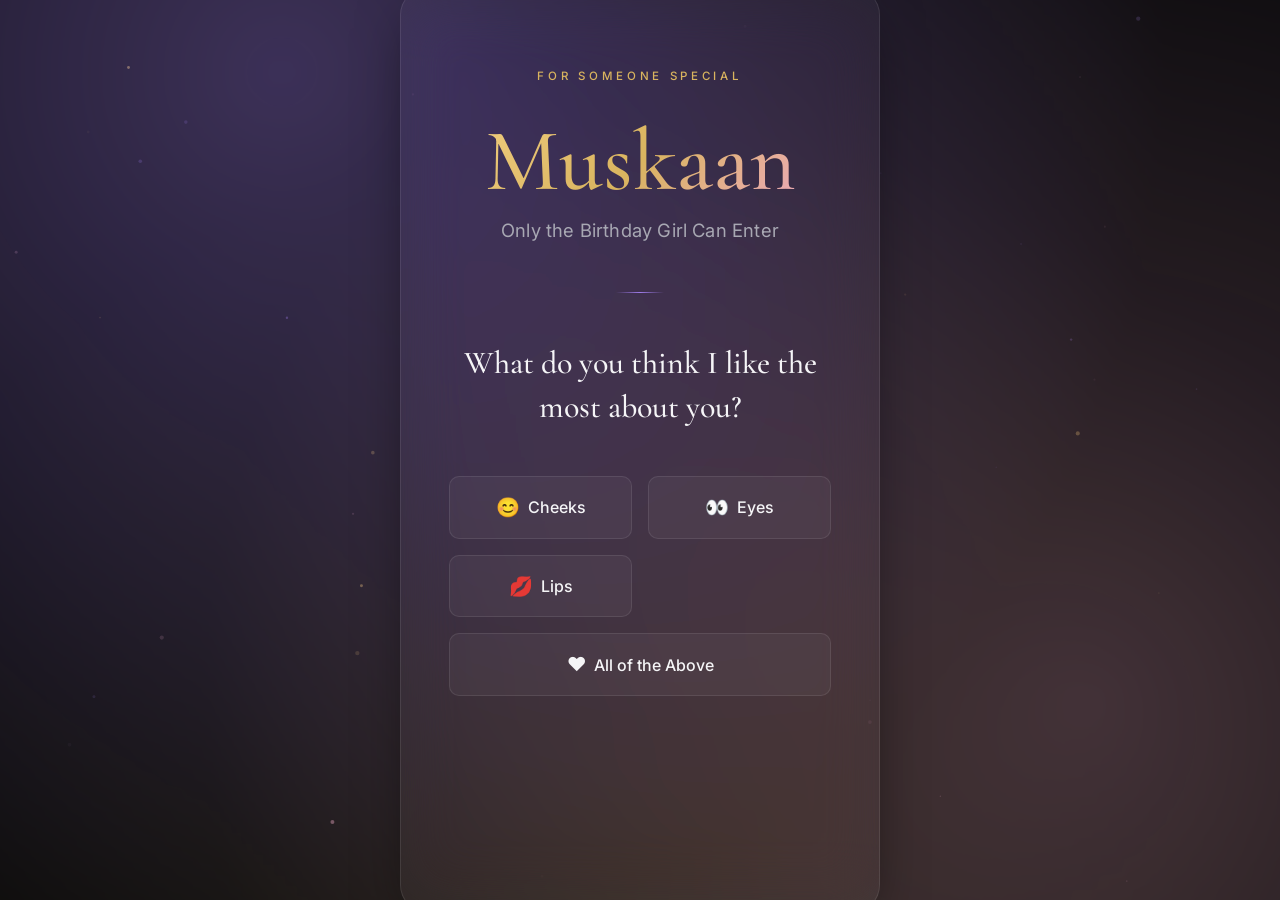
==== muskaan-birthday/muskaan-birthday/index.html @ 12400217 "Initial commit" ====
<!DOCTYPE html>
<html lang="en">

<head>
    <meta charset="UTF-8" />
    <meta name="viewport" content="width=device-width, initial-scale=1.0" />
    <title>For Muskaan ❤️</title>
    <meta name="description" content="A story made for one person." />

    <!-- Fonts: Cormorant Garamond (display) + Inter (body) -->
    <link rel="preconnect" href="https://fonts.googleapis.com" />
    <link rel="preconnect" href="https://fonts.gstatic.com" crossorigin />
    <link href="https://fonts.googleapis.com/css2?family=Cormorant+Garamond:wght@400;500;600&family=Inter:wght@400;500;600;700&display=swap" rel="stylesheet" />

    <link rel="stylesheet" href="css/reset.css" />
    <link rel="stylesheet" href="css/variables.css" />
    <link rel="stylesheet" href="css/phase0-gate.css" />
    <link rel="stylesheet" href="css/phase1-password.css" />
    <link rel="stylesheet" href="css/phase2-cinematic.css" />
    <link rel="stylesheet" href="css/phase3-wheel.css" />
    <link rel="stylesheet" href="css/phase4-cake.css" />
    <link rel="stylesheet" href="css/phase5-flipbook.css" />
    <link rel="stylesheet" href="css/phase6-gallery.css" />
    <link rel="stylesheet" href="css/phase7-video.css" />
    <link rel="stylesheet" href="css/phase8-counter.css" />
    <link rel="stylesheet" href="css/phase9-compare.css" />
    <link rel="stylesheet" href="css/phase10-calculator.css" />
    <link rel="stylesheet" href="css/phase11-finale.css" />
    <link rel="stylesheet" href="css/phase12-letter.css" />
    <link rel="stylesheet" href="css/phase13-question.css" />
    <link rel="stylesheet" href="css/phase14-ending.css" />
</head>

<body>

    <!-- ============================================
       PHASE 0 — COUNTDOWN GATE
       Locks the whole site until the unlock date/time set in
       js/phase0-gate.js. "Skip For Now" is a dev-only bypass —
       remove that button before the real handoff if you want.
       ============================================ -->
    <section class="phase0-gate" id="phase0-gate">
        <div class="gate-inner">
            <p class="gate-eyebrow">Something Is Coming</p>
            <h1 class="gate-title">Not Yet, Muskaan ❤️</h1>

            <div class="gate-countdown">
                <div class="gate-unit">
                    <p class="gate-unit-value" id="gate-days">0</p>
                    <p class="gate-unit-label">Days</p>
                </div>
                <div class="gate-unit">
                    <p class="gate-unit-value" id="gate-hours">00</p>
                    <p class="gate-unit-label">Hours</p>
                </div>
                <div class="gate-unit">
                    <p class="gate-unit-value" id="gate-minutes">00</p>
                    <p class="gate-unit-label">Minutes</p>
                </div>
                <div class="gate-unit">
                    <p class="gate-unit-value" id="gate-seconds">00</p>
                    <p class="gate-unit-label">Seconds</p>
                </div>
            </div>

            <p class="gate-message" id="gate-message"></p>

            <button class="gate-skip" id="gate-skip-btn" type="button">Skip For Now</button>
        </div>
    </section>

    <!-- Ambient particle atmosphere — persists across all phases -->
    <canvas id="particle-canvas" aria-hidden="true"></canvas>

    <!-- Background music — plays through the whole journey. Swap the file. -->
    <audio id="bg-music" src="assets/audio/background-music.mp3" loop preload="auto"></audio>

    <!-- ============================================
       PHASE 1 — ENTRY SCREEN
       ============================================ -->
    <main class="phase1" id="phase1">
        <div class="entry-card" role="region" aria-label="Birthday website entry">
            <p class="entry-eyebrow">For Someone Special</p>
            <h1 class="entry-title">Muskaan</h1>
            <p class="entry-subtitle">Only the Birthday Girl Can Enter</p>

            <div class="entry-divider" aria-hidden="true"></div>

            <p class="entry-question" id="entry-question">
                What do you think I like the most about you?
            </p>

            <div class="entry-options" role="group" aria-labelledby="entry-question">
                <button class="entry-option" data-answer="cheeks" type="button">
          <span class="opt-icon" aria-hidden="true">😊</span> Cheeks
        </button>
                <button class="entry-option" data-answer="eyes" type="button">
          <span class="opt-icon" aria-hidden="true">👀</span> Eyes
        </button>
                <button class="entry-option" data-answer="lips" type="button">
          <span class="opt-icon" aria-hidden="true">💋</span> Lips
        </button>
                <button class="entry-option is-all" data-answer="all" type="button">
          <span class="opt-icon" aria-hidden="true">❤️</span> All of the Above
        </button>
            </div>

            <p class="entry-feedback" id="entry-feedback" aria-live="polite"></p>

            <button class="unlock-btn" id="unlock-btn" type="button">
        Unlock Website
      </button>
        </div>
    </main>

    <!-- ============================================
       PHASE 2 — CINEMATIC INTRO
       Hidden until Phase 1 dispatches "phase1:complete".
       ============================================ -->
    <section class="phase2" id="phase2" aria-hidden="true">
        <div class="p2-black-veil" id="p2-black-veil"></div>
        <canvas id="cosmos-canvas" aria-hidden="true"></canvas>

        <div class="phase2-text-layer">
            <p class="p2-line" id="p2-presents">Ajay Kumar Presents</p>

            <div id="p2-story">
                <span class="p2-story-line">A Story Made</span>
                <span class="p2-story-line">For One Person</span>
            </div>

            <h2 class="p2-name" id="p2-name">❤️ MUSKAAN ❤️</h2>

            <div class="p2-loading" id="p2-loading">
                <p class="p2-loading-title" id="p2-loading-title">Access Granted...</p>
                <p class="p2-loading-msg" id="p2-loading-msg"></p>
                <div class="p2-bar-track">
                    <div class="p2-bar-fill" id="p2-bar-fill"></div>
                </div>
                <p class="p2-loading-pct" id="p2-loading-pct">0%</p>
            </div>

            <p class="p2-heart-line" id="p2-heart-line">
                Every memory with you became my favorite story.
            </p>

            <div class="p2-countdown" id="p2-countdown"></div>

            <div class="p2-celebration" id="p2-celebration">
                <p class="p2-emoji" aria-hidden="true">🎉</p>
                <h1 class="p2-happy-birthday">HAPPY BIRTHDAY</h1>
                <h2 class="p2-muskaan-name">MUSKAAN ❤️</h2>
            </div>
        </div>

        <div class="p2-balloons" id="p2-balloons" aria-hidden="true"></div>
    </section>

    <!-- ============================================
       PHASE 3 — SPIN THE WHEEL (premium redesign)
       Hidden until Phase 2 dispatches "phase2:complete".
       ============================================ -->
    <section class="phase3" id="phase3">
        <div class="p3-backdrop" aria-hidden="true">
            <span class="p3-orb p3-orb--purple"></span>
            <span class="p3-orb p3-orb--pink"></span>
            <span class="p3-orb p3-orb--gold"></span>
        </div>
        <canvas id="p3-cosmos-canvas" class="p3-cosmos-canvas" aria-hidden="true"></canvas>

        <div class="p3-inner">
            <p class="p3-eyebrow">A Little Surprise</p>
            <h2 class="p3-title">Spin The Wheel</h2>
            <p class="p3-subtitle">Let's see what surprise is waiting for you ❤️</p>

            <div class="p3-wheel-wrap">
                <div class="p3-wheel-outer-glow" aria-hidden="true"></div>
                <div class="p3-pointer" aria-hidden="true"></div>

                <div class="p3-wheel-disc" id="p3-wheel-disc">
                    <svg class="p3-wheel-svg" viewBox="0 0 600 600" aria-hidden="true">
            <defs>
              <linearGradient id="p3NavyA" x1="0%" y1="0%" x2="100%" y2="100%">
                <stop offset="0%" stop-color="#211c38" />
                <stop offset="100%" stop-color="#0d0b16" />
              </linearGradient>
              <linearGradient id="p3NavyB" x1="0%" y1="0%" x2="100%" y2="100%">
                <stop offset="0%" stop-color="#2a2140" />
                <stop offset="100%" stop-color="#14101f" />
              </linearGradient>
              <linearGradient id="p3GoldRing" x1="0%" y1="0%" x2="100%" y2="100%">
                <stop offset="0%" stop-color="#f2cf82" />
                <stop offset="50%" stop-color="#d9b45f" />
                <stop offset="100%" stop-color="#f0a8c9" />
              </linearGradient>
            </defs>
            <g id="p3-wheel-group"></g>
          </svg>
                </div>

                <div class="p3-wheel-sheen" aria-hidden="true"></div>
                <div class="p3-labels" id="p3-labels"></div>

                <button class="p3-hub" id="p3-hub" type="button" aria-label="Spin the wheel">
          <span class="p3-hub-text">Spin</span>
        </button>
            </div>

            <p class="p3-hint">Tap the center to spin</p>
        </div>

        <!-- Result / claim popup -->
        <div class="p3-result-overlay" id="p3-result-overlay">
            <div class="p3-result-card">
                <div class="p3-result-body" id="p3-result-body">
                    <p class="p3-result-emoji" id="p3-result-emoji"></p>
                    <h3 class="p3-result-title" id="p3-result-title"></h3>
                    <p class="p3-result-desc" id="p3-result-desc"></p>
                    <button class="p3-claim-btn" id="p3-claim-btn" type="button">
            Claim My Reward ❤️
          </button>
                </div>

                <div class="p3-claimed-block" id="p3-claimed-block">
                    <p class="p3-claimed-text">Reward Successfully Claimed ❤️</p>
                    <button class="p3-continue-btn" id="p3-continue-btn" type="button">
            Continue
          </button>
                </div>
            </div>
        </div>
    </section>

    <!-- ============================================
       PHASE 4 — BIRTHDAY CAKE
       Hidden until Phase 3 dispatches "phase3:complete".
       ============================================ -->
    <section class="phase4" id="phase4">
        <div class="p4-backdrop" aria-hidden="true">
            <span class="p4-orb p4-orb--purple"></span>
            <span class="p4-orb p4-orb--gold"></span>
        </div>

        <div class="p4-inner">
            <p class="p4-eyebrow">Make A Wish</p>
            <h2 class="p4-title">Blow Out The Candles</h2>
            <p class="p4-subtitle">Tap each flame to make it disappear 🕯️</p>

            <div class="cake-scene">
                <div class="cake">
                    <div class="candles" id="p4-candles">
                        <button class="candle" type="button" aria-label="Blow out candle">
              <span class="flame"></span>
              <span class="wick"></span>
            </button>
                        <button class="candle" type="button" aria-label="Blow out candle">
              <span class="flame"></span>
              <span class="wick"></span>
            </button>
                        <button class="candle" type="button" aria-label="Blow out candle">
              <span class="flame"></span>
              <span class="wick"></span>
            </button>
                        <button class="candle" type="button" aria-label="Blow out candle">
              <span class="flame"></span>
              <span class="wick"></span>
            </button>
                        <button class="candle" type="button" aria-label="Blow out candle">
              <span class="flame"></span>
              <span class="wick"></span>
            </button>
                    </div>

                    <div class="cake-tier cake-tier--top"></div>
                    <div class="cake-tier cake-tier--bottom">
                        <div class="cake-decor">
                            <span></span><span></span><span></span><span></span><span></span>
                        </div>
                    </div>
                    <div class="cake-plate"></div>
                </div>
            </div>

            <p class="p4-hint" id="p4-progress">0 of 5 candles out</p>
        </div>

        <!-- Celebration overlay -->
        <div class="p4-celebrate" id="p4-celebrate">
            <p class="p4-celebrate-emoji" aria-hidden="true">🎂</p>
            <h2 class="p4-celebrate-title">Happy Birthday Muskaan ❤️</h2>
            <button class="p4-continue-btn" id="p4-continue-btn" type="button">
        Continue
      </button>
        </div>

        <!-- Swap with your own track -->
        <audio id="p4-audio" src="assets/audio/happy-birthday.mp3" preload="none"></audio>
    </section>

    <!-- ============================================
       PHASE 5 — INTERACTIVE FLIP BOOK
       Hidden until Phase 4 dispatches "phase4:complete".
       ============================================ -->
    <section class="phase5" id="phase5">
        <canvas id="p5-cosmos-canvas" class="p5-cosmos-canvas" aria-hidden="true"></canvas>

        <div class="p5-inner">
            <p class="p5-eyebrow">Our Story</p>
            <h2 class="p5-title">Turn The Page</h2>

            <div class="p5-book-row">
                <button class="p5-nav-btn" id="p5-prev" type="button" aria-label="Previous page">‹</button>

                <div class="p5-book-wrap">
                    <div id="p5-flipbook">

                        <!-- COVER -->
                        <div class="p5-page p5-page--cover">
                            <div class="p5-page-inner">
                                <h3 class="p5-cover-title">Our Little Story ❤️</h3>
                                <p class="p5-cover-subtitle">Ajay Kumar &amp; Muskaan</p>
                                <div class="p5-cover-divider"></div>
                                <p class="p5-cover-quote">"A few pages of a story that changed my life forever."</p>
                            </div>
                        </div>

                        <!-- CHAPTER 1 — Happy Birthday -->
                        <div class="p5-page">
                            <div class="p5-page-inner">
                                <p class="p5-chapter-eyebrow">Chapter 1</p>
                                <h3 class="p5-chapter-title">Happy Birthday</h3>
                                <div class="p5-lines">
                                    <p class="p5-line p5-line--emphasis">Happy Birthday Muskaan ❤️</p>
                                    <p class="p5-line">This isn't just a birthday website.</p>
                                    <p class="p5-line">It's a small collection of memories...</p>
                                    <p class="p5-line">Let's turn the pages together.</p>
                                </div>
                            </div>
                        </div>

                        <!-- CHAPTER 2 — The Girl I Never Noticed -->
                        <div class="p5-page">
                            <div class="p5-page-inner">
                                <p class="p5-chapter-eyebrow">Chapter 2</p>
                                <h3 class="p5-chapter-title">The Girl I Never Noticed</h3>
                                <div class="p5-lines">
                                    <p class="p5-line">When you first joined our company...</p>
                                    <p class="p5-line">You were just another new employee.</p>
                                    <p class="p5-line">For three or four days...</p>
                                    <p class="p5-line">I didn't even pay much attention.</p>
                                    <p class="p5-line">Life felt completely normal.</p>
                                    <p class="p5-line">Little did I know...</p>
                                    <p class="p5-line">Everything was about to change.</p>
                                </div>
                            </div>
                        </div>

                        <!-- CHAPTER 3 — The Moment Everything Changed (Page A) -->
                        <div class="p5-page">
                            <div class="p5-page-inner">
                                <p class="p5-chapter-eyebrow">Chapter 3</p>
                                <h3 class="p5-chapter-title">The Moment Everything Changed</h3>
                                <div class="p5-photo-frame">
                                    <img src="assets/images/muskaan-portrait.jpeg" alt="Muskaan" />
                                </div>
                                <div class="p5-lines">
                                    <p class="p5-line">Then came the office event.</p>
                                    <p class="p5-line">That day...</p>
                                    <p class="p5-line">You weren't wearing your nose pin.</p>
                                    <p class="p5-line">For the first time... I truly saw you.</p>
                                </div>
                            </div>
                        </div>

                        <!-- CHAPTER 3 (Continued) -->
                        <div class="p5-page">
                            <div class="p5-page-inner">
                                <p class="p5-continued-tag">— Chapter 3, continued —</p>
                                <div class="p5-lines">
                                    <p class="p5-line">I still don't know how to explain it.</p>
                                    <p class="p5-line">It wasn't just beauty.</p>
                                    <p class="p5-line">It felt like time stopped.</p>
                                    <p class="p5-line">My heart raced. My mind went blank.</p>
                                    <p class="p5-line">Butterflies filled my chest.</p>
                                    <p class="p5-line">I'd never experienced that feeling before.</p>
                                    <p class="p5-line p5-line--quote">That single moment quietly changed everything.</p>
                                </div>
                            </div>
                        </div>

                        <!-- CHAPTER 4 — The Longest Weekend -->
                        <div class="p5-page">
                            <div class="p5-page-inner">
                                <p class="p5-chapter-eyebrow">Chapter 4</p>
                                <h3 class="p5-chapter-title">The Longest Weekend</h3>
                                <div class="p5-lines">
                                    <p class="p5-line">That night... I couldn't sleep.</p>
                                    <p class="p5-line">I kept thinking about you.</p>
                                    <p class="p5-line">I searched for your Instagram.</p>
                                    <p class="p5-line">I wanted to know more about you.</p>
                                    <p class="p5-line">Sunday felt like it would never end.</p>
                                </div>
                            </div>
                        </div>

                        <!-- CHAPTER 4 (Continued) -->
                        <div class="p5-page">
                            <div class="p5-page-inner">
                                <p class="p5-continued-tag">— Chapter 4, continued —</p>
                                <div class="p5-lines">
                                    <p class="p5-line">I was just waiting...</p>
                                    <p class="p5-line">Waiting for Monday.</p>
                                    <p class="p5-line p5-line--quote">I couldn't wait to see you again.</p>
                                </div>
                            </div>
                        </div>

                        <!-- CHAPTER 5 — Our First Conversation -->
                        <div class="p5-page">
                            <div class="p5-page-inner">
                                <p class="p5-chapter-eyebrow">Chapter 5</p>
                                <h3 class="p5-chapter-title">Our First Conversation</h3>
                                <div class="p5-lines">
                                    <p class="p5-line">Monday finally arrived.</p>
                                    <p class="p5-line">But... you didn't even look at me.</p>
                                    <p class="p5-line">You didn't talk to me.</p>
                                    <p class="p5-line">I kept wondering...</p>
                                    <p class="p5-line">Did I do something wrong?</p>
                                </div>
                            </div>
                        </div>

                        <!-- CHAPTER 5 (Continued) -->
                        <div class="p5-page">
                            <div class="p5-page-inner">
                                <p class="p5-continued-tag">— Chapter 5, continued —</p>
                                <div class="p5-lines">
                                    <p class="p5-line">Finally... I gathered all my courage.</p>
                                    <p class="p5-line">I walked towards you.</p>
                                    <p class="p5-line">With a nervous smile I asked...</p>
                                    <p class="p5-line p5-line--quote">"Muskaan... what happened?</p>
                                    <p class="p5-line p5-line--quote">Why aren't you talking to me?"</p>
                                </div>
                            </div>
                        </div>

                        <!-- CHAPTER 5 (Continued) -->
                        <div class="p5-page">
                            <div class="p5-page-inner">
                                <p class="p5-continued-tag">— Chapter 5, continued —</p>
                                <div class="p5-lines">
                                    <p class="p5-line">You smiled. You said,</p>
                                    <p class="p5-line p5-line--quote">"Nothing happened, Ajay.</p>
                                    <p class="p5-line p5-line--quote">You should be the one starting the conversation."</p>
                                    <p class="p5-line">That tiny conversation became the beginning of something beautiful.</p>
                                </div>
                            </div>
                        </div>

                        <!-- CHAPTER 6 — The Smartest Trick 😄 -->
                        <div class="p5-page">
                            <div class="p5-page-inner">
                                <p class="p5-chapter-eyebrow">Chapter 6</p>
                                <h3 class="p5-chapter-title">The Smartest Trick 😄</h3>
                                <div class="p5-lines">
                                    <p class="p5-line">One day...</p>
                                    <p class="p5-line">You mentioned a LinkedIn problem.</p>
                                    <p class="p5-line">That became my golden opportunity.</p>
                                    <p class="p5-line">I casually asked...</p>
                                    <p class="p5-line p5-line--quote">"Give me your number. I'll help you."</p>
                                </div>
                            </div>
                        </div>

                        <!-- CHAPTER 6 (Continued) -->
                        <div class="p5-page">
                            <div class="p5-page-inner">
                                <p class="p5-continued-tag">— Chapter 6, continued —</p>
                                <div class="p5-lines">
                                    <p class="p5-line">Maybe I solved your LinkedIn problem.</p>
                                    <p class="p5-line">But honestly...</p>
                                    <p class="p5-line">I was happier because I finally had your WhatsApp number.</p>
                                    <p class="p5-line p5-line--quote">From that day... our conversations never really stopped.</p>
                                </div>
                            </div>
                        </div>

                        <!-- CHAPTER 7 — Late Night Talks -->
                        <div class="p5-page">
                            <div class="p5-page-inner">
                                <p class="p5-chapter-eyebrow">Chapter 7</p>
                                <h3 class="p5-chapter-title">Late Night Talks</h3>
                                <div class="p5-lines">
                                    <p class="p5-line">Slowly...</p>
                                    <p class="p5-line">One conversation became many.</p>
                                    <p class="p5-line">One hour. Two hours.</p>
                                    <p class="p5-line">Sometimes... three in the morning.</p>
                                </div>
                            </div>
                        </div>

                        <!-- CHAPTER 7 (Continued) -->
                        <div class="p5-page">
                            <div class="p5-page-inner">
                                <p class="p5-continued-tag">— Chapter 7, continued —</p>
                                <div class="p5-lines">
                                    <p class="p5-line">Those late-night conversations...</p>
                                    <p class="p5-line">Those random laughs...</p>
                                    <p class="p5-line">Those little moments...</p>
                                    <p class="p5-line p5-line--quote">Will always stay close to my heart.</p>
                                </div>
                            </div>
                        </div>

                        <!-- CHAPTER 8 — Our First Ride -->
                        <div class="p5-page">
                            <div class="p5-page-inner">
                                <p class="p5-chapter-eyebrow">Chapter 8</p>
                                <h3 class="p5-chapter-title">Our First Ride</h3>
                                <div class="p5-lines">
                                    <p class="p5-line">One day...</p>
                                    <p class="p5-line">I dropped you at the office on my bike.</p>
                                    <p class="p5-line">It was only a short ride.</p>
                                    <p class="p5-line p5-line--quote">But I'll never forget it.</p>
                                </div>
                            </div>
                        </div>

                        <!-- CHAPTER 8 (Continued) -->
                        <div class="p5-page">
                            <div class="p5-page-inner">
                                <p class="p5-continued-tag">— Chapter 8, continued —</p>
                                <div class="p5-lines">
                                    <p class="p5-line">Sometimes... life made things difficult.</p>
                                    <p class="p5-line">People stared.</p>
                                    <p class="p5-line">Situations became uncomfortable.</p>
                                    <p class="p5-line">So instead... we travelled together in an auto.</p>
                                </div>
                            </div>
                        </div>

                        <!-- CHAPTER 8 (Continued) -->
                        <div class="p5-page">
                            <div class="p5-page-inner">
                                <p class="p5-continued-tag">— Chapter 8, continued —</p>
                                <div class="p5-lines">
                                    <p class="p5-line">Even that simple auto ride became one of my favorite memories.</p>
                                    <p class="p5-line">Sometimes...</p>
                                    <p class="p5-line p5-line--quote">The smallest journeys become the biggest memories.</p>
                                </div>
                            </div>
                        </div>

                        <!-- CHAPTER 9 — From Friendship To Love -->
                        <div class="p5-page">
                            <div class="p5-page-inner">
                                <p class="p5-chapter-eyebrow">Chapter 9</p>
                                <h3 class="p5-chapter-title">From Friendship To Love</h3>
                                <div class="p5-lines">
                                    <p class="p5-line">At first...</p>
                                    <p class="p5-line">Even a hug felt impossible.</p>
                                    <p class="p5-line">Whenever I tried... you became shy.</p>
                                    <p class="p5-line p5-line--quote">It was honestly adorable.</p>
                                </div>
                            </div>
                        </div>

                        <!-- CHAPTER 9 (Continued) -->
                        <div class="p5-page">
                            <div class="p5-page-inner">
                                <p class="p5-continued-tag">— Chapter 9, continued —</p>
                                <div class="p5-lines">
                                    <p class="p5-line">Then came our first handshake.</p>
                                    <p class="p5-line">More conversations. More trust. More smiles.</p>
                                    <p class="p5-line">Without realizing it...</p>
                                    <p class="p5-line p5-line--quote">Friendship slowly became love.</p>
                                </div>
                            </div>
                        </div>

                        <!-- CHAPTER 10 — My Favourite Picture (Page A: photo only) -->
                        <div class="p5-page">
                            <div class="p5-page-inner">
                                <p class="p5-chapter-eyebrow">Chapter 10</p>
                                <h3 class="p5-chapter-title">My Favourite Picture</h3>
                                <div class="p5-photo-frame p5-photo-frame--full">
                                    <img src="assets/images/first-selfie.jpeg" alt="Our first selfie" />
                                </div>
                            </div>
                        </div>

                        <!-- CHAPTER 10 (Continued) -->
                        <div class="p5-page">
                            <div class="p5-page-inner">
                                <p class="p5-continued-tag">— Chapter 10, continued —</p>
                                <div class="p5-lines">
                                    <p class="p5-line">This picture...</p>
                                    <p class="p5-line">Will always be one of my favorites.</p>
                                    <p class="p5-line">Not because it's perfect.</p>
                                    <p class="p5-line">But because it reminds me of how happy we were.</p>
                                    <p class="p5-line p5-line--quote">Some pictures become memories forever.</p>
                                </div>
                            </div>
                        </div>

                        <!-- CHAPTER 11 — My Promise ❤️ -->
                        <div class="p5-page">
                            <div class="p5-page-inner">
                                <p class="p5-chapter-eyebrow">Chapter 11</p>
                                <h3 class="p5-chapter-title">My Promise ❤️</h3>
                                <div class="p5-lines">
                                    <p class="p5-line">Muskaan...</p>
                                    <p class="p5-line">Meeting you was never part of my plan.</p>
                                    <p class="p5-line">Yet somehow...</p>
                                    <p class="p5-line p5-line--quote">It became one of the best things that ever happened to me.</p>
                                </div>
                            </div>
                        </div>

                        <!-- CHAPTER 11 (Continued) -->
                        <div class="p5-page">
                            <div class="p5-page-inner">
                                <p class="p5-continued-tag">— Chapter 11, continued —</p>
                                <div class="p5-lines">
                                    <p class="p5-line">Thank you...</p>
                                    <p class="p5-line">For every conversation.</p>
                                    <p class="p5-line">For every laugh.</p>
                                    <p class="p5-line">For every smile.</p>
                                    <p class="p5-line">For every memory.</p>
                                </div>
                            </div>
                        </div>

                        <!-- CHAPTER 11 (Continued) -->
                        <div class="p5-page">
                            <div class="p5-page-inner">
                                <p class="p5-continued-tag">— Chapter 11, continued —</p>
                                <div class="p5-lines">
                                    <p class="p5-line">I don't want to make promises that life may not allow.</p>
                                    <p class="p5-line p5-line--quote">But I do want to promise this...</p>
                                </div>
                            </div>
                        </div>

                        <!-- CHAPTER 11 (Continued) — Final page -->
                        <div class="p5-page">
                            <div class="p5-page-inner">
                                <p class="p5-continued-tag">— Chapter 11, continued —</p>
                                <div class="p5-lines">
                                    <p class="p5-line">I promise to always respect you.</p>
                                    <p class="p5-line">I promise to always wish for your happiness.</p>
                                    <p class="p5-line">I promise to always smile whenever I remember our story.</p>
                                    <p class="p5-line">No matter where life takes us...</p>
                                    <p class="p5-line p5-line--emphasis">You'll always have a special place in my heart.</p>
                                    <p class="p5-line p5-line--emphasis">Happy Birthday Muskaan ❤️</p>
                                    <p class="p5-line p5-line--quote">With Love, Ajay Kumar</p>
                                    <button class="p5-final-btn" id="p5-final-btn" type="button">Continue</button>
                                </div>
                            </div>
                        </div>

                    </div>
                </div>

                <button class="p5-nav-btn" id="p5-next" type="button" aria-label="Next page">›</button>
            </div>

            <p class="p5-hint">Use the arrows, or drag a page's corner to turn it</p>
        </div>

        <!-- Page-turn sound — swap the file if you'd like a different one -->
        <audio id="p5-flip-sound" src="assets/audio/page-flip.mp3" preload="auto"></audio>
    </section>

    <!-- ============================================
       PHASE 6 — PHOTO GALLERY
       Hidden until Phase 5 dispatches "phase5:complete".
       ============================================ -->
    <section class="phase6" id="phase6">
        <div class="p6-backdrop" aria-hidden="true">
            <span class="p6-orb p6-orb--purple"></span>
            <span class="p6-orb p6-orb--pink"></span>
        </div>

        <div class="p6-inner">
            <p class="p6-eyebrow">A Few Favorites</p>
            <h2 class="p6-title">Our Gallery</h2>
            <p class="p6-subtitle">Tap a photo to see it up close ❤️</p>

            <div class="p6-clothesline" id="p6-clothesline"></div>

            <button class="p6-continue-btn" id="p6-continue-btn" type="button">
        Continue
      </button>
        </div>

        <!-- Lightbox -->
        <div class="p6-lightbox" id="p6-lightbox">
            <div class="p6-lightbox-card">
                <button class="p6-lightbox-close" id="p6-lightbox-close" type="button" aria-label="Close">×</button>
                <img class="p6-lightbox-photo" id="p6-lightbox-photo" src="" alt="" />
            </div>
        </div>
    </section>

    <!-- ============================================
       PHASE 7 — VIDEO MESSAGE
       Hidden until Phase 6 dispatches "phase6:complete".
       ============================================ -->
    <section class="phase7" id="phase7">
        <div class="p7-backdrop" aria-hidden="true">
            <span class="p7-orb p7-orb--purple"></span>
            <span class="p7-orb p7-orb--gold"></span>
        </div>

        <div class="p7-inner">
            <p class="p7-eyebrow">A Message For You</p>
            <h2 class="p7-title">Just Watch This ❤️</h2>

            <div class="p7-player">
                <!-- Google Drive embed — replace the ID in the src if you swap videos -->
                <iframe id="p7-drive-frame" src="https://drive.google.com/file/d/1BbFRcCFUo2IECu4pKJNWl1SHRev1IDgT/preview" allow="autoplay" allowfullscreen frameborder="0"></iframe>
                <!-- Catches just the first click so we can duck the background
             music the moment she starts the video, then gets out of the
             way so every control (play, volume, fullscreen) works normally -->
                <div class="p7-click-catcher" id="p7-click-catcher"></div>
            </div>

            <p class="p7-hint">Once you've watched it, tap Continue below ❤️</p>
            <button class="p7-continue-btn" id="p7-continue-btn" type="button">
        <span class="p7-continue-pointer" aria-hidden="true">👆</span>
        Click Here To Continue
      </button>
        </div>
    </section>

    <!-- ============================================
       PHASE 8 — LIVE LOVE COUNTER
       Hidden until Phase 7 dispatches "phase7:complete".
       ============================================ -->
    <section class="phase8" id="phase8">
        <div class="p8-backdrop" aria-hidden="true">
            <span class="p8-orb p8-orb--pink"></span>
            <span class="p8-orb p8-orb--purple"></span>
        </div>

        <div class="p8-inner">
            <p class="p8-eyebrow">Still Counting</p>
            <h2 class="p8-title">Every Second With You</h2>
            <p class="p8-subtitle">Counting every moment since April 2025</p>

            <div class="p8-counter">
                <div class="p8-unit">
                    <p class="p8-unit-value" id="p8-days">0</p>
                    <p class="p8-unit-label">Days</p>
                </div>
                <div class="p8-unit">
                    <p class="p8-unit-value" id="p8-hours">00</p>
                    <p class="p8-unit-label">Hours</p>
                </div>
                <div class="p8-unit">
                    <p class="p8-unit-value" id="p8-minutes">00</p>
                    <p class="p8-unit-label">Minutes</p>
                </div>
                <div class="p8-unit">
                    <p class="p8-unit-value" id="p8-seconds">00</p>
                    <p class="p8-unit-label">Seconds</p>
                </div>
            </div>
            <p class="p8-since">and counting, forever ❤️</p>

            <button class="p8-continue-btn" id="p8-continue-btn" type="button">Continue</button>
        </div>
    </section>

    <!-- ============================================
       PHASE 9 — HOW MUCH I LOVE YOU
       Hidden until Phase 8 dispatches "phase8:complete".
       ============================================ -->
    <section class="phase9" id="phase9">
        <div class="p9-inner">
            <p class="p9-eyebrow">A Silly Little Test</p>
            <h2 class="p9-title">How Much I Love You</h2>

            <div class="p9-bars">
                <div class="p9-bar-row">
                    <span class="p9-bar-label">MOM</span>
                    <div class="p9-bar-track">
                        <div class="p9-bar-fill" data-value="72"></div>
                    </div>
                    <span class="p9-bar-pct">0%</span>
                </div>
                <div class="p9-bar-row">
                    <span class="p9-bar-label">DAD</span>
                    <div class="p9-bar-track">
                        <div class="p9-bar-fill" data-value="68"></div>
                    </div>
                    <span class="p9-bar-pct">0%</span>
                </div>
                <div class="p9-bar-row">
                    <span class="p9-bar-label">Brother</span>
                    <div class="p9-bar-track">
                        <div class="p9-bar-fill" data-value="80"></div>
                    </div>
                    <span class="p9-bar-pct">0%</span>
                </div>
                <div class="p9-bar-row">
                    <span class="p9-bar-label">Everything Else</span>
                    <div class="p9-bar-track">
                        <div class="p9-bar-fill" data-value="90"></div>
                    </div>
                    <span class="p9-bar-pct">0%</span>
                </div>
                <div class="p9-bar-row p9-bar-row--muskaan">
                    <span class="p9-bar-label">Muskaan</span>
                    <div class="p9-bar-track">
                        <div class="p9-bar-fill" data-value="100"></div>
                    </div>
                    <span class="p9-bar-pct">0%</span>
                </div>
            </div>

            <div class="p9-climax" id="p9-climax">
                <p class="p9-climax-line">Calculating Infinity...</p>
                <p class="p9-climax-line is-error">ERROR</p>
                <p class="p9-climax-line is-final">Love Cannot Be Measured ❤️</p>
            </div>

            <button class="p9-continue-btn" id="p9-continue-btn" type="button">Continue</button>
        </div>
    </section>

    <!-- ============================================
       PHASE 10 — LOVE CALCULATOR
       Hidden until Phase 9 dispatches "phase9:complete".
       ============================================ -->
    <section class="phase10" id="phase10">
        <div class="p10-card">
            <p class="p10-eyebrow">Just For Fun</p>
            <h2 class="p10-title">Love Calculator</h2>

            <div class="p10-names">
                <div class="p10-name-field">Ajay Kumar</div>
                <span class="p10-heart-icon">❤️</span>
                <div class="p10-name-field">Muskaan</div>
            </div>

            <button class="p10-calc-btn" id="p10-calc-btn" type="button">Calculate</button>

            <div class="p10-loading" id="p10-loading">
                <div class="p10-spinner"></div>
                <p class="p10-loading-text" id="p10-loading-text">Reading heartbeats...</p>
            </div>

            <div class="p10-result" id="p10-result">
                <p class="p10-result-pct">999999999999%</p>
                <p class="p10-result-sub">System Overflow</p>
                <p class="p10-result-final">Too Much Love Detected ❤️</p>
                <button class="p10-continue-btn" id="p10-continue-btn" type="button">Continue</button>
            </div>
        </div>
    </section>

    <!-- ============================================
       PHASE 11 — FINALE
       Hidden until Phase 10 dispatches "phase10:complete".
       ============================================ -->
    <section class="phase11" id="phase11">
        <canvas id="p11-cosmos-canvas" class="p11-cosmos-canvas" aria-hidden="true"></canvas>
        <div class="p11-hearts" id="p11-hearts" aria-hidden="true"></div>

        <div class="p11-inner">
            <p class="p11-eyebrow" id="p11-eyebrow">🎉</p>
            <h2 class="p11-title" id="p11-title">Happy Birthday, Muskaan</h2>
            <p class="p11-subtitle" id="p11-subtitle">One more thing before we finish...</p>
            <button class="p11-continue-btn" id="p11-continue-btn" type="button">Continue</button>
        </div>
    </section>

    <!-- ============================================
       PHASE 12 — FINAL LETTER
       Hidden until Phase 11 dispatches "phase11:complete".
       ============================================ -->
    <section class="phase12" id="phase12">
        <div class="p12-card">
            <p class="p12-eyebrow">One Last Thing</p>
            <p class="p12-letter-body" id="p12-letter-body"></p>
            <p class="p12-final-line" id="p12-final-line"></p>
            <button class="p12-continue-btn" id="p12-continue-btn" type="button">Continue</button>
        </div>
    </section>

    <!-- ============================================
       PHASE 13 — FINAL QUESTION
       Hidden until Phase 12 dispatches "phase12:complete".
       ============================================ -->
    <section class="phase13" id="phase13">
        <div class="p13-inner">
            <p class="p13-eyebrow">One Last Question</p>
            <h2 class="p13-question">Will You Keep Making Beautiful Memories With Me?</h2>

            <div class="p13-button-field" id="p13-button-field">
                <span class="p13-reaction" id="p13-reaction" aria-hidden="true">🥹</span>
                <button class="p13-btn p13-btn--no" id="p13-no-btn" type="button">NO 💔</button>
                <button class="p13-btn p13-btn--yes" id="p13-yes-btn" type="button">YES ❤️</button>
            </div>
        </div>
    </section>

    <!-- ============================================
       PHASE 14 — ENDING (final screen, stays forever)
       Hidden until Phase 13 dispatches "phase13:complete".
       ============================================ -->
    <section class="phase14" id="phase14">
        <canvas id="p14-cosmos-canvas" class="p14-cosmos-canvas" aria-hidden="true"></canvas>
        <div class="p14-hearts" id="p14-hearts" aria-hidden="true"></div>

        <div class="p14-inner">
            <p class="p14-heart-icon" aria-hidden="true">❤️</p>
            <h2 class="p14-title">Happy Birthday Muskaan ❤️</h2>
            <div class="p14-divider"></div>
            <div class="p14-lines">
                <p>Thank you for making my life happier.</p>
                <p>Thank you for every smile.</p>
                <p>Thank you for every memory since April 2025.</p>
                <p>May this birthday bring you everything you dream of.</p>
                <p>I hope we keep writing beautiful chapters together.</p>
            </div>
            <p class="p14-signoff">Forever Yours, Ajay Kumar ❤️</p>
        </div>
    </section>

    <!-- Libraries -->
    <script src="https://cdn.jsdelivr.net/npm/gsap@3.12.5/dist/gsap.min.js"></script>
    <script src="https://cdn.jsdelivr.net/npm/canvas-confetti@1.9.3/dist/confetti.browser.min.js"></script>
    <script src="https://cdn.jsdelivr.net/npm/page-flip@2.0.7/dist/js/page-flip.browser.js"></script>
    <script src="https://cdn.jsdelivr.net/npm/typed.js@2.1.0/dist/typed.umd.js"></script>

    <script src="js/phase0-gate.js"></script>
    <script src="js/particles.js"></script>
    <script src="js/background-music.js"></script>
    <script src="js/phase1-password.js"></script>
    <script src="js/cosmos-canvas.js"></script>
    <script src="js/phase2-cinematic.js"></script>
    <script src="js/phase3-wheel.js"></script>
    <script src="js/phase4-cake.js"></script>
    <script src="js/phase5-flipbook.js"></script>
    <script src="js/phase6-gallery.js"></script>
    <script src="js/phase7-video.js"></script>
    <script src="js/phase8-counter.js"></script>
    <script src="js/phase9-compare.js"></script>
    <script src="js/phase10-calculator.js"></script>
    <script src="js/phase11-finale.js"></script>
    <script src="js/phase12-letter.js"></script>
    <script src="js/phase13-question.js"></script>
    <script src="js/phase14-ending.js"></script>
</body>

</html>
---- muskaan-birthday/muskaan-birthday/css/variables.css ----
/* ============================================
   DESIGN TOKENS
   A love story, told like a film — not a card.
   ============================================ */

:root {
  /* ---- Color: base ---- */
  --bg: #09090b;
  --bg-elevated: #111114;
  --bg-glass: rgba(255, 255, 255, 0.045);
  --bg-glass-strong: rgba(255, 255, 255, 0.08);
  --border-glass: rgba(255, 255, 255, 0.09);
  --border-glass-hover: rgba(255, 255, 255, 0.18);

  /* ---- Color: text ---- */
  --text: #f5f5f7;
  --text-dim: #a8a8b3;
  --text-faint: #6b6b75;

  /* ---- Color: accents ----
     Purple = the night. Pink = the warmth. Gold = the moment. */
  --accent-purple: #9d7ce8;
  --accent-purple-deep: #4c3480;
  --accent-pink: #f0a8c9;
  --accent-gold: #d9b45f;
  --accent-gold-bright: #f2cf82;

  /* ---- Gradients ---- */
  --gradient-aurora: radial-gradient(
      circle at 30% 20%,
      rgba(157, 124, 232, 0.35),
      transparent 55%
    ),
    radial-gradient(circle at 75% 70%, rgba(240, 168, 201, 0.22), transparent 55%),
    radial-gradient(circle at 50% 95%, rgba(217, 180, 95, 0.12), transparent 60%);

  --gradient-gold-text: linear-gradient(135deg, #f2cf82 0%, #d9b45f 50%, #f0a8c9 100%);

  /* ---- Type ---- */
  --font-display: "Cormorant Garamond", "Times New Roman", serif;
  --font-body: "Inter", -apple-system, BlinkMacSystemFont, sans-serif;

  --fs-eyebrow: 0.72rem;
  --fs-body: 1rem;
  --fs-body-lg: 1.15rem;
  --fs-h3: clamp(1.4rem, 2vw + 1rem, 2rem);
  --fs-h2: clamp(2rem, 3vw + 1rem, 3rem);
  --fs-h1: clamp(2.8rem, 6vw + 1rem, 5.5rem);

  --tracking-eyebrow: 0.32em;
  --tracking-wide: 0.08em;

  /* ---- Spacing ---- */
  --space-xs: 0.5rem;
  --space-sm: 1rem;
  --space-md: 1.75rem;
  --space-lg: 3rem;
  --space-xl: 5rem;

  /* ---- Radius ---- */
  --radius-sm: 10px;
  --radius-md: 18px;
  --radius-lg: 28px;

  /* ---- Motion ---- */
  --ease-cinematic: cubic-bezier(0.22, 1, 0.36, 1);
  --ease-soft: cubic-bezier(0.4, 0, 0.2, 1);
  --dur-fast: 0.25s;
  --dur-med: 0.6s;
  --dur-slow: 1.4s;

  /* ---- Shadow / glow ---- */
  --shadow-card: 0 20px 60px -20px rgba(0, 0, 0, 0.7);
  --glow-gold: 0 0 40px rgba(217, 180, 95, 0.25);
  --glow-purple: 0 0 60px rgba(157, 124, 232, 0.25);
}

html,
body {
  height: 100%;
  overflow: hidden;
}

body {
  background: var(--bg);
  color: var(--text);
  font-family: var(--font-body);
}

/* Safety net for every fullscreen phase section: if its content is ever
   taller than the viewport (long letter text, small/landscape screens),
   it scrolls internally instead of trapping the user with unreachable
   buttons below the fold. Scrollbar stays hidden to match the rest of
   the site. */
section[class^="phase"] {
  overflow-y: auto;
  scrollbar-width: none;
  -ms-overflow-style: none;
}

section[class^="phase"]::-webkit-scrollbar {
  display: none;
}

/* Any section that needs internal scrolling (long galleries, book pages,
   etc.) scrolls via wheel/touch but shows no visible scrollbar track —
   keeps the cinematic, chrome-free feel */
.p6-inner,
.p5-page-body {
  scrollbar-width: none;
  -ms-overflow-style: none;
}

.p6-inner::-webkit-scrollbar,
.p5-page-body::-webkit-scrollbar {
  display: none;
}
---- muskaan-birthday/muskaan-birthday/css/phase0-gate.css ----
/* ============================================
   PHASE 0 — COUNTDOWN GATE
   Sits on top of everything until the unlock moment.
   Change UNLOCK_DATE in js/phase0-gate.js to set the exact time.
   ============================================ */

.phase0-gate {
  position: fixed;
  inset: 0;
  z-index: 9999;
  display: flex;
  align-items: center;
  justify-content: center;
  overflow: hidden;
  background: radial-gradient(circle at 50% 15%, #17111f 0%, #09090b 55%, #060608 100%);
}

.phase0-gate::before {
  content: "";
  position: absolute;
  inset: -20%;
  background: var(--gradient-aurora);
  filter: blur(10px);
  animation: aurora-drift 18s ease-in-out infinite alternate;
  z-index: 0;
}

.gate-inner {
  position: relative;
  z-index: 1;
  display: flex;
  flex-direction: column;
  align-items: center;
  gap: var(--space-md);
  padding: var(--space-lg) var(--space-sm);
  text-align: center;
  max-width: 560px;
}

.gate-eyebrow {
  font-size: var(--fs-eyebrow);
  letter-spacing: var(--tracking-eyebrow);
  text-transform: uppercase;
  color: var(--accent-gold);
  font-weight: 500;
}

.gate-title {
  font-family: var(--font-display);
  font-weight: 500;
  font-size: var(--fs-h2);
  color: var(--text);
  margin-top: -0.5rem;
}

.gate-countdown {
  display: flex;
  flex-wrap: wrap;
  justify-content: center;
  gap: clamp(0.5rem, 2.5vw, 1.1rem);
  margin-top: var(--space-sm);
}

.gate-unit {
  width: clamp(72px, 18vw, 110px);
  padding: var(--space-md) 0.4rem;
  background: var(--bg-glass);
  border: 1px solid var(--border-glass);
  border-radius: var(--radius-md);
  backdrop-filter: blur(20px);
  -webkit-backdrop-filter: blur(20px);
}

.gate-unit-value {
  font-family: var(--font-display);
  font-weight: 600;
  font-size: clamp(1.6rem, 5.5vw, 2.6rem);
  background: var(--gradient-gold-text);
  -webkit-background-clip: text;
  background-clip: text;
  color: transparent;
  font-variant-numeric: tabular-nums;
}

.gate-unit-label {
  font-size: 0.68rem;
  letter-spacing: 0.14em;
  text-transform: uppercase;
  color: var(--text-faint);
  margin-top: 0.2rem;
}

.gate-message {
  margin-top: var(--space-sm);
  min-height: 1.6em;
  font-family: var(--font-display);
  font-style: italic;
  font-size: clamp(1rem, 2.4vw, 1.25rem);
  color: var(--accent-pink);
  transition: opacity 0.4s ease;
}

.gate-skip {
  margin-top: var(--space-lg);
  font-size: 0.72rem;
  letter-spacing: 0.05em;
  color: var(--text-faint);
  opacity: 0.55;
  border-bottom: 1px dashed var(--text-faint);
  transition: opacity var(--dur-fast) var(--ease-soft), color var(--dur-fast) var(--ease-soft);
}

.gate-skip:hover {
  opacity: 1;
  color: var(--text-dim);
}

.phase0-gate.is-leaving {
  animation: phase-exit var(--dur-slow) var(--ease-cinematic) forwards;
}
---- muskaan-birthday/muskaan-birthday/css/phase1-password.css ----
/* ============================================
   PHASE 1 — ENTRY SCREEN
   ============================================ */

#particle-canvas {
  position: fixed;
  inset: 0;
  z-index: 0;
  pointer-events: none;
}

.phase1 {
  position: relative;
  height: 100svh;
  display: flex;
  align-items: center;
  justify-content: center;
  padding: var(--space-lg) var(--space-sm);
  overflow-y: auto;
  overflow-x: hidden;
  scrollbar-width: none;
  -ms-overflow-style: none;
  isolation: isolate;
}

.phase1::-webkit-scrollbar {
  display: none;
}

/* Ambient aurora glow behind the card — the signature atmosphere
   that carries through the whole site */
.phase1::before {
  content: "";
  position: absolute;
  inset: -20%;
  background: var(--gradient-aurora);
  filter: blur(10px);
  animation: aurora-drift 18s ease-in-out infinite alternate;
  z-index: -1;
}

@keyframes aurora-drift {
  0% {
    transform: translate3d(-2%, -1%, 0) scale(1);
  }
  100% {
    transform: translate3d(2%, 2%, 0) scale(1.08);
  }
}

.entry-card {
  position: relative;
  width: 100%;
  max-width: 480px;
  padding: var(--space-xl) var(--space-lg);
  background: var(--bg-glass);
  border: 1px solid var(--border-glass);
  border-radius: var(--radius-lg);
  backdrop-filter: blur(28px) saturate(140%);
  -webkit-backdrop-filter: blur(28px) saturate(140%);
  box-shadow: var(--shadow-card);
  text-align: center;
  opacity: 0;
  transform: translateY(24px);
  animation: card-rise var(--dur-slow) var(--ease-cinematic) 0.2s forwards;
}

@keyframes card-rise {
  to {
    opacity: 1;
    transform: translateY(0);
  }
}

.entry-eyebrow {
  font-size: var(--fs-eyebrow);
  letter-spacing: var(--tracking-eyebrow);
  text-transform: uppercase;
  color: var(--accent-gold);
  font-weight: 500;
  margin-bottom: var(--space-md);
}

.entry-title {
  font-family: var(--font-display);
  font-weight: 500;
  font-size: var(--fs-h1);
  line-height: 1.08;
  background: var(--gradient-gold-text);
  -webkit-background-clip: text;
  background-clip: text;
  color: transparent;
  margin-bottom: var(--space-xs);
}

.entry-subtitle {
  font-size: var(--fs-body-lg);
  color: var(--text-dim);
  font-weight: 400;
  margin-bottom: var(--space-lg);
  letter-spacing: 0.01em;
}

.entry-divider {
  width: 48px;
  height: 1px;
  margin: 0 auto var(--space-lg);
  background: linear-gradient(90deg, transparent, var(--accent-purple), transparent);
}

.entry-question {
  font-family: var(--font-display);
  font-size: var(--fs-h3);
  font-weight: 500;
  color: var(--text);
  margin-bottom: var(--space-lg);
  line-height: 1.35;
}

.entry-options {
  display: grid;
  grid-template-columns: 1fr 1fr;
  gap: var(--space-sm);
  margin-bottom: var(--space-md);
}

.entry-option {
  display: flex;
  align-items: center;
  justify-content: center;
  gap: 0.5rem;
  padding: 1rem 0.75rem;
  font-size: var(--fs-body);
  font-weight: 500;
  color: var(--text);
  background: var(--bg-glass);
  border: 1px solid var(--border-glass);
  border-radius: var(--radius-sm);
  transition: transform var(--dur-fast) var(--ease-soft),
    border-color var(--dur-fast) var(--ease-soft),
    background var(--dur-fast) var(--ease-soft),
    box-shadow var(--dur-fast) var(--ease-soft);
}

.entry-option:hover {
  border-color: var(--border-glass-hover);
  background: var(--bg-glass-strong);
  transform: translateY(-2px);
  box-shadow: var(--glow-purple);
}

.entry-option.is-all {
  grid-column: 1 / -1;
}

.entry-option .opt-icon {
  font-size: 1.2rem;
}

.entry-option.is-wrong {
  animation: shake 0.45s var(--ease-soft);
  border-color: rgba(240, 168, 201, 0.5);
}

@keyframes shake {
  10%, 90% { transform: translateX(-1px); }
  20%, 80% { transform: translateX(2px); }
  30%, 50%, 70% { transform: translateX(-4px); }
  40%, 60% { transform: translateX(4px); }
}

.entry-option.is-correct {
  border-color: var(--accent-gold);
  background: rgba(217, 180, 95, 0.12);
  box-shadow: var(--glow-gold);
}

.entry-feedback {
  min-height: 1.6em;
  font-size: 0.95rem;
  color: var(--accent-pink);
  margin-bottom: var(--space-sm);
  opacity: 0;
  transform: translateY(4px);
  transition: opacity var(--dur-fast) var(--ease-soft), transform var(--dur-fast) var(--ease-soft);
}

.entry-feedback.is-visible {
  opacity: 1;
  transform: translateY(0);
}

.entry-feedback.is-correct {
  color: var(--accent-gold-bright);
}

.unlock-btn {
  display: inline-flex;
  align-items: center;
  gap: 0.6rem;
  margin-top: var(--space-sm);
  padding: 0.85rem 2.2rem;
  font-size: var(--fs-body);
  font-weight: 600;
  letter-spacing: var(--tracking-wide);
  text-transform: uppercase;
  color: var(--bg);
  background: var(--gradient-gold-text);
  border-radius: 999px;
  opacity: 0;
  pointer-events: none;
  transform: scale(0.92) translateY(8px);
  transition: transform var(--dur-med) var(--ease-cinematic),
    opacity var(--dur-med) var(--ease-cinematic), box-shadow var(--dur-fast) var(--ease-soft);
}

.unlock-btn.is-visible {
  opacity: 1;
  pointer-events: auto;
  transform: scale(1) translateY(0);
}

.unlock-btn:hover {
  box-shadow: var(--glow-gold);
  transform: scale(1.03) translateY(-1px);
}

/* Whole-site exit transition — fades phase 1 out when unlocked */
.phase1.is-leaving {
  animation: phase-exit var(--dur-slow) var(--ease-cinematic) forwards;
}

@keyframes phase-exit {
  to {
    opacity: 0;
    transform: scale(1.03);
    filter: blur(6px);
  }
}

/* ---- Responsive ---- */
@media (max-width: 480px) {
  .entry-card {
    padding: var(--space-lg) var(--space-md);
  }

  .entry-options {
    grid-template-columns: 1fr;
  }
}
---- muskaan-birthday/muskaan-birthday/css/phase2-cinematic.css ----
/* ============================================
   PHASE 2 — CINEMATIC INTRO
   Fullscreen. No scroll. No chrome. Just the film.
   ============================================ */

.phase2 {
  position: fixed;
  inset: 0;
  z-index: 20;
  overflow: hidden;
  background: var(--bg);
  opacity: 0;
  visibility: hidden;
}

.phase2.is-active {
  opacity: 1;
  visibility: visible;
}

/* Full-black transition layer — step 1 */
.p2-black-veil {
  position: absolute;
  inset: 0;
  background: #000;
  z-index: 30;
  opacity: 1;
}

/* Cosmos canvas — stars / heart formation / stardust explosion */
#cosmos-canvas {
  position: absolute;
  inset: 0;
  z-index: 1;
}

.phase2-text-layer {
  position: relative;
  z-index: 5;
  height: 100%;
  width: 100%;
  display: flex;
  align-items: center;
  justify-content: center;
  text-align: center;
  padding: var(--space-lg);
}

.p2-line,
.p2-name,
.p2-loading,
.p2-heart-line,
.p2-countdown,
.p2-celebration {
  position: absolute;
  opacity: 0;
  pointer-events: none;
}

/* ---- Presents / story lines ---- */
#p2-presents {
  font-family: var(--font-body);
  font-weight: 600;
  font-size: clamp(1.1rem, 2.4vw, 1.8rem);
  letter-spacing: 0.4em;
  text-transform: uppercase;
  color: var(--text);
  text-shadow: 0 0 30px rgba(157, 124, 232, 0.5);
}

#p2-story {
  position: absolute;
  display: flex;
  flex-direction: column;
  align-items: center;
  gap: 0.15em;
}

.p2-story-line {
  display: block;
  font-family: var(--font-display);
  font-weight: 500;
  font-size: clamp(1.8rem, 5vw, 3.4rem);
  color: var(--text);
  line-height: 1.3;
  opacity: 0;
  pointer-events: none;
}

/* ---- Her name ---- */
.p2-name {
  font-family: var(--font-display);
  font-weight: 600;
  font-size: clamp(3rem, 10vw, 7rem);
  background: var(--gradient-gold-text);
  -webkit-background-clip: text;
  background-clip: text;
  color: transparent;
  filter: drop-shadow(0 0 30px rgba(217, 180, 95, 0.45));
}

/* ---- Loading sequence ---- */
.p2-loading {
  display: flex;
  flex-direction: column;
  align-items: center;
  gap: var(--space-sm);
  width: min(420px, 82vw);
}

.p2-loading-title {
  font-family: var(--font-display);
  font-size: clamp(1.4rem, 3vw, 2rem);
  color: var(--text);
  letter-spacing: 0.03em;
}

.p2-loading-msg {
  font-size: 0.9rem;
  color: var(--text-dim);
  letter-spacing: 0.06em;
  text-transform: uppercase;
  min-height: 1.4em;
}

.p2-bar-track {
  width: 100%;
  height: 3px;
  border-radius: 999px;
  background: rgba(255, 255, 255, 0.1);
  overflow: hidden;
}

.p2-bar-fill {
  height: 100%;
  width: 0%;
  background: var(--gradient-gold-text);
  box-shadow: 0 0 16px rgba(217, 180, 95, 0.6);
  border-radius: 999px;
}

.p2-loading-pct {
  font-size: 0.8rem;
  color: var(--accent-gold);
  letter-spacing: 0.1em;
  font-variant-numeric: tabular-nums;
}

/* ---- Heart line ---- */
.p2-heart-line {
  bottom: 14%;
  left: 50%;
  transform: translateX(-50%);
  width: min(560px, 86vw);
  font-family: var(--font-display);
  font-style: italic;
  font-size: clamp(1.15rem, 2.6vw, 1.6rem);
  color: var(--text-dim);
}

/* ---- Countdown ---- */
.p2-countdown {
  font-family: var(--font-display);
  font-weight: 600;
  font-size: clamp(6rem, 20vw, 12rem);
  color: var(--text);
  text-shadow: 0 0 60px rgba(240, 168, 201, 0.6);
}

/* ---- Celebration ---- */
.p2-celebration {
  display: flex;
  flex-direction: column;
  align-items: center;
  gap: 0.25rem;
}

.p2-emoji {
  font-size: clamp(2.5rem, 6vw, 4rem);
  margin-bottom: var(--space-xs);
}

.p2-happy-birthday {
  font-family: var(--font-display);
  font-weight: 600;
  font-size: clamp(2.2rem, 7vw, 5rem);
  letter-spacing: 0.04em;
  color: var(--text);
  text-shadow: 0 0 40px rgba(157, 124, 232, 0.6);
}

.p2-muskaan-name {
  font-family: var(--font-display);
  font-weight: 600;
  font-size: clamp(2.4rem, 8vw, 5.5rem);
  background: var(--gradient-gold-text);
  -webkit-background-clip: text;
  background-clip: text;
  color: transparent;
  filter: drop-shadow(0 0 30px rgba(217, 180, 95, 0.5));
}

/* ---- Balloons ---- */
.p2-balloons {
  position: absolute;
  inset: 0;
  z-index: 4;
  pointer-events: none;
  overflow: hidden;
}

.p2-balloon {
  position: absolute;
  bottom: -140px;
  width: 46px;
  height: 58px;
  border-radius: 50% 50% 50% 50% / 58% 58% 42% 42%;
  opacity: 0.9;
}

.p2-balloon::after {
  content: "";
  position: absolute;
  bottom: -32px;
  left: 50%;
  width: 1px;
  height: 32px;
  background: rgba(255, 255, 255, 0.25);
  transform: translateX(-50%);
}

/* ---- Responsive ---- */
@media (max-width: 480px) {
  .p2-story-line {
    font-size: 1.9rem;
  }
}
---- muskaan-birthday/muskaan-birthday/css/phase3-wheel.css ----
/* ============================================
   PHASE 3 — SPIN THE WHEEL (v2, premium redesign)
   ============================================ */

.phase3 {
  position: fixed;
  inset: 0;
  z-index: 20;
  display: flex;
  align-items: center;
  justify-content: center;
  overflow: hidden;
  background: radial-gradient(circle at 50% 15%, #17111f 0%, #09090b 55%, #060608 100%);
  opacity: 0;
  visibility: hidden;
}

.phase3.is-active {
  opacity: 1;
  visibility: visible;
}

/* ---- Ambient backdrop: blurred glowing orbs + starfield ---- */
.p3-backdrop {
  position: absolute;
  inset: 0;
  z-index: 0;
  overflow: hidden;
  pointer-events: none;
}

.p3-orb {
  position: absolute;
  border-radius: 50%;
  filter: blur(60px);
  opacity: 0.55;
  animation: p3-orb-float 14s ease-in-out infinite alternate;
}

.p3-orb--purple {
  width: 420px;
  height: 420px;
  top: -8%;
  left: -8%;
  background: radial-gradient(circle, rgba(157, 124, 232, 0.55), transparent 70%);
}

.p3-orb--pink {
  width: 380px;
  height: 380px;
  bottom: -10%;
  right: -6%;
  background: radial-gradient(circle, rgba(240, 168, 201, 0.4), transparent 70%);
  animation-delay: -4s;
}

.p3-orb--gold {
  width: 300px;
  height: 300px;
  bottom: 10%;
  left: 50%;
  background: radial-gradient(circle, rgba(217, 180, 95, 0.22), transparent 70%);
  animation-delay: -8s;
}

@keyframes p3-orb-float {
  0% {
    transform: translate3d(0, 0, 0) scale(1);
  }
  100% {
    transform: translate3d(3%, -4%, 0) scale(1.12);
  }
}

.p3-cosmos-canvas {
  position: absolute;
  inset: 0;
  z-index: 1;
  pointer-events: none;
}

.p3-inner {
  position: relative;
  z-index: 2;
  display: flex;
  flex-direction: column;
  align-items: center;
  gap: var(--space-md);
  padding: var(--space-lg) var(--space-sm);
  width: 100%;
  max-width: 720px;
  text-align: center;
}

.p3-eyebrow {
  font-size: var(--fs-eyebrow);
  letter-spacing: var(--tracking-eyebrow);
  text-transform: uppercase;
  color: var(--accent-gold);
  font-weight: 500;
}

.p3-title {
  font-family: var(--font-display);
  font-weight: 500;
  font-size: var(--fs-h2);
  color: var(--text);
  margin-top: -0.5rem;
}

.p3-subtitle {
  font-size: var(--fs-body);
  color: var(--text-dim);
  margin-top: -0.5rem;
  margin-bottom: var(--space-sm);
}

/* ---- Wheel assembly ---- */
.p3-wheel-wrap {
  position: relative;
  width: clamp(320px, 62vw, 620px);
  aspect-ratio: 1 / 1;
  animation: p3-wheel-hover 6s ease-in-out infinite alternate;
}

@keyframes p3-wheel-hover {
  0% {
    transform: translateY(0);
  }
  100% {
    transform: translateY(-8px);
  }
}

.p3-wheel-outer-glow {
  position: absolute;
  inset: -14%;
  border-radius: 50%;
  background: radial-gradient(
    circle,
    rgba(217, 180, 95, 0.28) 0%,
    rgba(157, 124, 232, 0.16) 45%,
    transparent 72%
  );
  filter: blur(24px);
  pointer-events: none;
  z-index: 0;
}

/* ---- Pointer: gold diamond, fixed above the wheel ---- */
.p3-pointer {
  position: absolute;
  top: -6px;
  left: 50%;
  width: 26px;
  height: 26px;
  transform: translateX(-50%) rotate(45deg);
  background: var(--gradient-gold-text);
  border-radius: 5px;
  box-shadow: 0 0 22px rgba(217, 180, 95, 0.8), 0 4px 10px rgba(0, 0, 0, 0.5);
  z-index: 6;
}

/* ---- Rotating disc ---- */
.p3-wheel-disc {
  position: absolute;
  inset: 0;
  border-radius: 50%;
  z-index: 2;
  transform-origin: 50% 50%;
  will-change: transform;
  box-shadow: inset 0 0 40px rgba(0, 0, 0, 0.65), inset 0 0 2px rgba(255, 255, 255, 0.15),
    0 25px 70px -20px rgba(0, 0, 0, 0.75);
  filter: drop-shadow(0 0 1px rgba(217, 180, 95, 0.4));
}

.p3-wheel-svg {
  width: 100%;
  height: 100%;
  border-radius: 50%;
  display: block;
}

/* ---- Fixed glass sheen overlay — does NOT rotate, mimics reflected light ---- */
.p3-wheel-sheen {
  position: absolute;
  inset: 0;
  border-radius: 50%;
  z-index: 3;
  pointer-events: none;
  background: radial-gradient(
      circle at 32% 24%,
      rgba(255, 255, 255, 0.22),
      transparent 42%
    ),
    radial-gradient(circle at 70% 78%, rgba(255, 255, 255, 0.05), transparent 55%);
  mix-blend-mode: soft-light;
}

/* ---- Labels: absolutely positioned, repositioned every frame in JS.
       They never carry a rotation transform, so text stays horizontal. ---- */
.p3-labels {
  position: absolute;
  inset: 0;
  z-index: 4;
  pointer-events: none;
}

.p3-label {
  position: absolute;
  top: 0;
  left: 0;
  display: flex;
  flex-direction: column;
  align-items: center;
  gap: 2px;
  transform: translate(-50%, -50%);
  text-align: center;
  filter: drop-shadow(0 2px 6px rgba(0, 0, 0, 0.6));
}

.p3-label-emoji {
  font-size: clamp(1.3rem, 3.4vw, 2rem);
  line-height: 1;
}

.p3-label-text {
  font-family: var(--font-body);
  font-weight: 600;
  font-size: clamp(0.6rem, 1.35vw, 0.78rem);
  color: var(--text);
  letter-spacing: 0.01em;
  white-space: nowrap;
}

/* ---- Center hub ---- */
.p3-hub {
  position: absolute;
  top: 50%;
  left: 50%;
  width: 27%;
  aspect-ratio: 1 / 1;
  transform: translate(-50%, -50%);
  border-radius: 50%;
  z-index: 5;
  cursor: pointer;
  border: 3px solid rgba(255, 255, 255, 0.4);
  background: radial-gradient(circle at 35% 30%, #f8dd9e, #d9b45f 55%, #a9822f 100%);
  box-shadow: 0 0 0 6px rgba(9, 9, 11, 0.55), 0 0 40px rgba(217, 180, 95, 0.55),
    inset 0 2px 6px rgba(255, 255, 255, 0.5), inset 0 -6px 14px rgba(0, 0, 0, 0.35);
  transition: transform var(--dur-fast) var(--ease-soft), box-shadow var(--dur-fast) var(--ease-soft);
}

.p3-hub-text {
  position: absolute;
  inset: 0;
  display: flex;
  align-items: center;
  justify-content: center;
  font-family: var(--font-body);
  font-weight: 700;
  letter-spacing: 0.14em;
  font-size: clamp(0.85rem, 2vw, 1.1rem);
  color: #2a2005;
  text-transform: uppercase;
}

.p3-hub:hover:not(.is-disabled) {
  transform: translate(-50%, -50%) scale(1.07);
  box-shadow: 0 0 0 6px rgba(9, 9, 11, 0.55), 0 0 60px rgba(217, 180, 95, 0.75),
    inset 0 2px 6px rgba(255, 255, 255, 0.5), inset 0 -6px 14px rgba(0, 0, 0, 0.35);
}

.p3-hub:active:not(.is-disabled) {
  transform: translate(-50%, -50%) scale(0.96);
}

.p3-hub.is-disabled {
  cursor: not-allowed;
  filter: saturate(0.7) brightness(0.85);
}

.p3-hint {
  font-size: 0.85rem;
  color: var(--text-faint);
  margin-top: var(--space-xs);
}

/* ---- Result overlay ---- */
.p3-result-overlay {
  position: fixed;
  inset: 0;
  z-index: 30;
  display: flex;
  align-items: center;
  justify-content: center;
  padding: var(--space-sm);
  background: rgba(4, 4, 6, 0.7);
  backdrop-filter: blur(6px);
  opacity: 0;
  pointer-events: none;
  transition: opacity var(--dur-med) var(--ease-cinematic);
}

.p3-result-overlay.is-visible {
  opacity: 1;
  pointer-events: auto;
}

.p3-result-card {
  position: relative;
  width: 100%;
  max-width: 440px;
  padding: var(--space-xl) var(--space-lg);
  background: var(--bg-glass-strong);
  border: 1px solid var(--border-glass);
  border-radius: var(--radius-lg);
  backdrop-filter: blur(30px) saturate(150%);
  -webkit-backdrop-filter: blur(30px) saturate(150%);
  box-shadow: var(--shadow-card), var(--glow-gold);
  text-align: center;
  transform: scale(0.85);
  transition: transform var(--dur-med) var(--ease-cinematic);
}

.p3-result-overlay.is-visible .p3-result-card {
  transform: scale(1);
}

.p3-result-emoji {
  font-size: 3.4rem;
  margin-bottom: var(--space-sm);
  filter: drop-shadow(0 0 20px rgba(217, 180, 95, 0.5));
}

.p3-result-title {
  font-family: var(--font-display);
  font-weight: 600;
  font-size: clamp(1.5rem, 4vw, 2.1rem);
  background: var(--gradient-gold-text);
  -webkit-background-clip: text;
  background-clip: text;
  color: transparent;
  margin-bottom: var(--space-sm);
}

.p3-result-desc {
  font-size: var(--fs-body);
  color: var(--text-dim);
  line-height: 1.6;
  margin-bottom: var(--space-lg);
}

.p3-claim-btn,
.p3-continue-btn {
  display: inline-flex;
  align-items: center;
  gap: 0.6rem;
  padding: 0.9rem 2.3rem;
  font-size: var(--fs-body);
  font-weight: 600;
  letter-spacing: var(--tracking-wide);
  color: var(--bg);
  background: linear-gradient(135deg, var(--accent-gold-bright), var(--accent-pink));
  border-radius: 999px;
  transition: transform var(--dur-fast) var(--ease-soft), box-shadow var(--dur-fast) var(--ease-soft);
}

.p3-claim-btn:hover,
.p3-continue-btn:hover {
  box-shadow: var(--glow-gold);
  transform: scale(1.04) translateY(-1px);
}

/* ---- Claimed state (content swap inside the same card) ---- */
.p3-claimed-block {
  display: none;
  flex-direction: column;
  align-items: center;
  gap: var(--space-md);
}

.p3-claimed-block.is-visible {
  display: flex;
}

.p3-result-body.is-hidden {
  display: none;
}

.p3-claimed-text {
  font-family: var(--font-display);
  font-size: clamp(1.3rem, 3.6vw, 1.8rem);
  color: var(--accent-gold-bright);
}

/* Whole-phase exit transition */
.phase3.is-leaving {
  animation: phase-exit var(--dur-slow) var(--ease-cinematic) forwards;
}

/* ---- Responsive ---- */
@media (max-width: 480px) {
  .p3-hub-text {
    letter-spacing: 0.08em;
  }
}
---- muskaan-birthday/muskaan-birthday/css/phase4-cake.css ----
/* ============================================
   PHASE 4 — BIRTHDAY CAKE
   ============================================ */

.phase4 {
  position: fixed;
  inset: 0;
  z-index: 20;
  display: flex;
  align-items: center;
  justify-content: center;
  overflow: hidden;
  background: radial-gradient(circle at 50% 20%, #17111f 0%, #09090b 55%, #060608 100%);
  opacity: 0;
  visibility: hidden;
}

.phase4.is-active {
  opacity: 1;
  visibility: visible;
}

.p4-backdrop {
  position: absolute;
  inset: 0;
  z-index: 0;
  overflow: hidden;
  pointer-events: none;
}

.p4-orb {
  position: absolute;
  border-radius: 50%;
  filter: blur(60px);
  opacity: 0.5;
  animation: p3-orb-float 15s ease-in-out infinite alternate;
}

.p4-orb--purple {
  width: 380px;
  height: 380px;
  top: -6%;
  right: -8%;
  background: radial-gradient(circle, rgba(157, 124, 232, 0.5), transparent 70%);
}

.p4-orb--gold {
  width: 340px;
  height: 340px;
  bottom: -10%;
  left: -6%;
  background: radial-gradient(circle, rgba(217, 180, 95, 0.3), transparent 70%);
  animation-delay: -6s;
}

.p4-inner {
  position: relative;
  z-index: 2;
  display: flex;
  flex-direction: column;
  align-items: center;
  gap: var(--space-sm);
  padding: var(--space-lg) var(--space-sm);
  text-align: center;
  width: 100%;
  max-width: 620px;
}

.p4-eyebrow {
  font-size: var(--fs-eyebrow);
  letter-spacing: var(--tracking-eyebrow);
  text-transform: uppercase;
  color: var(--accent-gold);
  font-weight: 500;
}

.p4-title {
  font-family: var(--font-display);
  font-weight: 500;
  font-size: var(--fs-h2);
  color: var(--text);
  margin-top: -0.5rem;
}

.p4-subtitle {
  font-size: var(--fs-body);
  color: var(--text-dim);
  margin-top: -0.5rem;
  margin-bottom: var(--space-sm);
}

/* ---- Cake scene ---- */
.cake-scene {
  position: relative;
  width: min(420px, 82vw);
  padding-top: 90px; /* room for candle flames */
}

.cake {
  position: relative;
  width: 100%;
}

/* Candles sit above the top tier */
.candles {
  position: absolute;
  bottom: 100%;
  left: 50%;
  transform: translateX(-50%);
  display: flex;
  gap: clamp(14px, 4vw, 26px);
  margin-bottom: -4px;
  z-index: 4;
}

.candle {
  position: relative;
  width: 10px;
  height: 62px;
  border-radius: 4px;
  background: repeating-linear-gradient(
    180deg,
    #f5f5f7 0px,
    #f5f5f7 8px,
    var(--accent-pink) 8px,
    var(--accent-pink) 16px
  );
  box-shadow: 0 2px 6px rgba(0, 0, 0, 0.4);
  cursor: pointer;
  border: none;
}

.candle .wick {
  position: absolute;
  top: -8px;
  left: 50%;
  transform: translateX(-50%);
  width: 2px;
  height: 8px;
  background: #4a3b2a;
  border-radius: 2px;
  transition: background var(--dur-fast) var(--ease-soft);
}

.candle .flame {
  position: absolute;
  bottom: 100%;
  left: 50%;
  width: 14px;
  height: 22px;
  margin-bottom: 2px;
  transform: translateX(-50%);
  background: radial-gradient(circle at 50% 70%, #fff3c4 0%, #f2cf82 35%, #d9773f 70%, transparent 75%);
  border-radius: 50% 50% 50% 50% / 65% 65% 35% 35%;
  filter: drop-shadow(0 0 8px rgba(242, 207, 130, 0.85));
  transform-origin: 50% 100%;
  animation: flame-flicker 1.6s ease-in-out infinite;
  animation-delay: calc(var(--i, 0) * -0.2s);
  transition: opacity 0.3s ease, transform 0.3s ease;
}

@keyframes flame-flicker {
  0%, 100% {
    transform: translateX(-50%) scale(1, 1) rotate(-2deg);
  }
  25% {
    transform: translateX(-50%) scale(0.94, 1.06) rotate(2deg);
  }
  50% {
    transform: translateX(-50%) scale(1.05, 0.96) rotate(-1deg);
  }
  75% {
    transform: translateX(-50%) scale(0.97, 1.03) rotate(3deg);
  }
}

/* ---- Extinguished state ---- */
.candle.is-out .flame {
  opacity: 0;
  transform: translateX(-50%) scale(0.3, 0.1);
  animation: none;
}

.candle.is-out .wick {
  background: #23201f;
}

.smoke-puff {
  position: absolute;
  bottom: 100%;
  left: 50%;
  width: 6px;
  height: 6px;
  margin-bottom: 4px;
  background: rgba(230, 230, 235, 0.5);
  border-radius: 50%;
  pointer-events: none;
  animation: smoke-rise 1.1s ease-out forwards;
}

@keyframes smoke-rise {
  0% {
    opacity: 0.6;
    transform: translate(-50%, 0) scale(1);
  }
  100% {
    opacity: 0;
    transform: translate(calc(-50% + 8px), -34px) scale(3);
  }
}

/* ---- Cake tiers (pure CSS, layered for depth) ---- */
.cake-tier {
  position: relative;
  margin: 0 auto;
  border-radius: 16px 16px 10px 10px;
  box-shadow: inset 0 4px 10px rgba(255, 255, 255, 0.08), inset 0 -10px 18px rgba(0, 0, 0, 0.35),
    0 20px 40px -15px rgba(0, 0, 0, 0.7);
}

.cake-tier--top {
  width: 62%;
  height: 70px;
  background: linear-gradient(180deg, #2a2140 0%, #1a1526 100%);
  z-index: 3;
}

.cake-tier--top::before {
  /* frosting drip edge */
  content: "";
  position: absolute;
  top: -10px;
  left: -4%;
  width: 108%;
  height: 20px;
  background: radial-gradient(circle, var(--accent-gold-bright) 0 40%, transparent 42%) repeat-x;
  background-size: 22px 20px;
  opacity: 0.9;
}

.cake-tier--bottom {
  width: 100%;
  height: 110px;
  margin-top: 6px;
  background: linear-gradient(180deg, #211c38 0%, #120e1c 100%);
  z-index: 2;
}

.cake-tier--bottom::before {
  content: "";
  position: absolute;
  inset: 10px 12px auto 12px;
  height: 2px;
  background: linear-gradient(90deg, transparent, rgba(217, 180, 95, 0.6), transparent);
}

.cake-decor {
  position: absolute;
  bottom: 14px;
  left: 0;
  right: 0;
  display: flex;
  justify-content: center;
  gap: clamp(16px, 5vw, 30px);
}

.cake-decor span {
  width: 8px;
  height: 8px;
  border-radius: 50%;
  background: var(--gradient-gold-text);
  box-shadow: 0 0 8px rgba(217, 180, 95, 0.6);
}

.cake-plate {
  width: 112%;
  margin-left: -6%;
  height: 14px;
  border-radius: 50%;
  background: radial-gradient(ellipse at center, rgba(217, 180, 95, 0.35), transparent 70%);
  filter: blur(2px);
  margin-top: 4px;
}

.p4-hint {
  font-size: 0.85rem;
  color: var(--text-faint);
}

.p4-progress {
  font-size: 0.85rem;
  color: var(--accent-gold);
  letter-spacing: 0.04em;
}

/* ---- Celebration overlay ---- */
.p4-celebrate {
  position: fixed;
  inset: 0;
  z-index: 30;
  display: flex;
  flex-direction: column;
  align-items: center;
  justify-content: center;
  gap: var(--space-md);
  text-align: center;
  padding: var(--space-lg);
  background: rgba(4, 4, 6, 0.55);
  backdrop-filter: blur(4px);
  opacity: 0;
  pointer-events: none;
  transition: opacity var(--dur-med) var(--ease-cinematic);
}

.p4-celebrate.is-visible {
  opacity: 1;
  pointer-events: auto;
}

.p4-celebrate-emoji {
  font-size: clamp(3rem, 8vw, 5rem);
}

.p4-celebrate-title {
  font-family: var(--font-display);
  font-weight: 600;
  font-size: clamp(1.8rem, 5vw, 2.8rem);
  background: var(--gradient-gold-text);
  -webkit-background-clip: text;
  background-clip: text;
  color: transparent;
}

.p4-continue-btn {
  margin-top: var(--space-sm);
  display: inline-flex;
  align-items: center;
  gap: 0.6rem;
  padding: 0.9rem 2.3rem;
  font-size: var(--fs-body);
  font-weight: 600;
  letter-spacing: var(--tracking-wide);
  text-transform: uppercase;
  color: var(--bg);
  background: var(--gradient-gold-text);
  border-radius: 999px;
  transition: transform var(--dur-fast) var(--ease-soft), box-shadow var(--dur-fast) var(--ease-soft);
}

.p4-continue-btn:hover {
  box-shadow: var(--glow-gold);
  transform: scale(1.03) translateY(-1px);
}

.phase4.is-leaving {
  animation: phase-exit var(--dur-slow) var(--ease-cinematic) forwards;
}

@media (max-width: 480px) {
  .cake-tier--bottom {
    height: 96px;
  }
}
---- muskaan-birthday/muskaan-birthday/css/phase5-flipbook.css ----
/* ============================================
   PHASE 5 — INTERACTIVE FLIP BOOK (hardcover redesign)
   No scrolling inside any page, ever. Fixed page size.
   Short, spaced-out lines by design — matches how the story is written.
   ============================================ */

.phase5 {
    position: fixed;
    inset: 0;
    z-index: 20;
    display: flex;
    align-items: center;
    justify-content: center;
    overflow: hidden;
    background: radial-gradient(circle at 50% 10%, #17111f 0%, #09090b 55%, #060608 100%);
    opacity: 0;
    visibility: hidden;
}

.phase5.is-active {
    opacity: 1;
    visibility: visible;
}

.p5-cosmos-canvas {
    position: absolute;
    inset: 0;
    z-index: 0;
    pointer-events: none;
}

.p5-inner {
    position: relative;
    z-index: 2;
    display: flex;
    flex-direction: column;
    align-items: center;
    gap: var(--space-sm);
    padding: var(--space-lg) var(--space-sm);
    width: 100%;
    max-width: 900px;
    text-align: center;
}

.p5-eyebrow {
    font-size: var(--fs-eyebrow);
    letter-spacing: var(--tracking-eyebrow);
    text-transform: uppercase;
    color: var(--accent-gold);
    font-weight: 500;
}

.p5-title {
    font-family: var(--font-display);
    font-weight: 500;
    font-size: var(--fs-h2);
    color: var(--text);
    margin-top: -0.5rem;
    margin-bottom: var(--space-sm);
}


/* ---- Book + nav row ---- */

.p5-book-row {
    display: flex;
    align-items: center;
    justify-content: center;
    gap: clamp(0.5rem, 3vw, 2rem);
    width: 100%;
}

.p5-nav-btn {
    flex-shrink: 0;
    width: 46px;
    height: 46px;
    border-radius: 50%;
    background: var(--bg-glass);
    border: 1px solid var(--border-glass);
    color: var(--accent-gold-bright);
    font-size: 1.2rem;
    display: flex;
    align-items: center;
    justify-content: center;
    transition: transform var(--dur-fast) var(--ease-soft), border-color var(--dur-fast) var(--ease-soft), box-shadow var(--dur-fast) var(--ease-soft);
}

.p5-nav-btn:hover:not(:disabled) {
    border-color: var(--border-glass-hover);
    box-shadow: var(--glow-gold);
    transform: scale(1.08);
}

.p5-nav-btn:disabled {
    opacity: 0.25;
    cursor: not-allowed;
}


/* ---- StPageFlip container ----
   Portrait single-page on phones; widens into a real two-page open-book
   spread once there's enough room (tablet/desktop). Height has a hard
   floor so pages never get squeezed shorter than their content needs. */

.p5-book-wrap {
    position: relative;
    width: min(380px, 84vw);
    height: clamp(460px, 64vh, 600px);
    filter: drop-shadow(0 34px 70px rgba(0, 0, 0, 0.65));
}

@media (min-width: 720px) {
    .p5-book-wrap {
        width: min(820px, 90vw);
    }
}

#p5-flipbook {
    width: 100%;
    height: 100%;
}


/* ---- Each page: hardcover paper feel ---- */

.p5-page {
    position: relative;
    background: linear-gradient(160deg, #1c1628 0%, #100c19 100%);
    border: 1px solid rgba(217, 180, 95, 0.28);
    color: var(--text);
    overflow: hidden;
    /* guarantees no scrolling appears, ever */
}


/* Subtle fiber/grain texture, like real cardstock, layered under the gradient */

.p5-page::before {
    content: "";
    position: absolute;
    inset: 0;
    z-index: 0;
    opacity: 0.5;
    mix-blend-mode: overlay;
    background-image: url("data:image/svg+xml;utf8,<svg xmlns='http://www.w3.org/2000/svg' width='120' height='120'><filter id='n'><feTurbulence type='fractalNoise' baseFrequency='0.85' numOctaves='2' stitchTiles='stitch'/><feColorMatrix type='matrix' values='0 0 0 0 1  0 0 0 0 1  0 0 0 0 1  0 0 0 0.05 0'/></filter><rect width='100%25' height='100%25' filter='url(%23n)'/></svg>");
    background-size: 160px 160px;
    pointer-events: none;
}


/* Soft inset shadow around every edge — a page sitting inside a bound
   book, not a flat rectangle floating in space */

.p5-page::after {
    content: "";
    position: absolute;
    inset: 0;
    z-index: 1;
    box-shadow: inset 0 0 34px rgba(0, 0, 0, 0.55), inset 0 0 3px rgba(255, 255, 255, 0.06);
    pointer-events: none;
}


/* A faint curved sheen along the outer edge — suggests the paper isn't
   perfectly flat, like light catching a gentle page curl */

.p5-page-curl {
    position: absolute;
    top: 0;
    right: 0;
    bottom: 0;
    width: 26px;
    z-index: 1;
    background: linear-gradient(90deg, transparent, rgba(255, 255, 255, 0.05) 60%, rgba(255, 255, 255, 0.1));
    pointer-events: none;
}

.p5-page-inner {
    position: relative;
    z-index: 2;
    height: 100%;
    display: flex;
    flex-direction: column;
    justify-content: center;
    padding: clamp(1.6rem, 6vw, 2.6rem) clamp(1.5rem, 5.5vw, 2.3rem);
    box-sizing: border-box;
    gap: 0.4rem;
}

.p5-chapter-eyebrow {
    font-size: 0.66rem;
    letter-spacing: 0.26em;
    text-transform: uppercase;
    color: var(--accent-gold);
    text-align: center;
    margin-bottom: 0.3rem;
}

.p5-chapter-title {
    font-family: var(--font-display);
    font-weight: 600;
    font-size: clamp(1.2rem, 4vw, 1.6rem);
    text-align: center;
    margin-bottom: 0.9rem;
    background: var(--gradient-gold-text);
    -webkit-background-clip: text;
    background-clip: text;
    color: transparent;
}

.p5-continued-tag {
    font-family: var(--font-display);
    font-style: italic;
    font-size: 0.76rem;
    text-align: center;
    color: var(--text-faint);
    letter-spacing: 0.04em;
    margin-bottom: 0.6rem;
}


/* ---- The story text itself: short lines, generous rhythm, centered ---- */

.p5-lines {
    flex: 1;
    display: flex;
    flex-direction: column;
    justify-content: center;
    gap: 0.55em;
    text-align: center;
}

.p5-line {
    font-family: var(--font-display);
    font-size: clamp(0.95rem, 3vw, 1.15rem);
    line-height: 1.45;
    color: var(--text-dim);
}

.p5-line--quote {
    font-style: italic;
    color: var(--text);
}

.p5-line--emphasis {
    color: var(--accent-pink);
}


/* ---- Cover ---- */

.p5-page--cover .p5-page-inner {
    align-items: center;
    justify-content: center;
    text-align: center;
    background: radial-gradient(circle at 50% 30%, rgba(157, 124, 232, 0.18), transparent 65%);
}

.p5-cover-title {
    font-family: var(--font-display);
    font-weight: 600;
    font-size: clamp(1.7rem, 6vw, 2.3rem);
    background: var(--gradient-gold-text);
    -webkit-background-clip: text;
    background-clip: text;
    color: transparent;
    margin-bottom: 0.5rem;
}

.p5-cover-subtitle {
    font-family: var(--font-display);
    font-style: italic;
    font-size: clamp(0.95rem, 3vw, 1.1rem);
    color: var(--text-dim);
    margin-bottom: 1.4rem;
}

.p5-cover-divider {
    width: 44px;
    height: 1px;
    margin: 0 auto 1.4rem;
    background: linear-gradient(90deg, transparent, var(--accent-gold), transparent);
}

.p5-cover-quote {
    font-family: var(--font-display);
    font-style: italic;
    font-size: clamp(0.82rem, 2.6vw, 0.95rem);
    color: var(--text-faint);
    max-width: 260px;
}


/* ---- Photo pages ---- */

.p5-photo-frame {
    position: relative;
    width: 100%;
    aspect-ratio: 4 / 3;
    border-radius: var(--radius-sm);
    border: 1px solid rgba(217, 180, 95, 0.35);
    background: var(--bg-glass);
    display: flex;
    align-items: center;
    justify-content: center;
    overflow: hidden;
    box-shadow: 0 10px 26px -10px rgba(0, 0, 0, 0.6);
}

.p5-photo-frame img {
    width: 100%;
    height: 100%;
    object-fit: cover;
    display: block;
}

.p5-photo-frame--full {
    aspect-ratio: 3 / 4;
}

.p5-photo-placeholder {
    display: flex;
    flex-direction: column;
    align-items: center;
    gap: 0.4rem;
    color: var(--text-faint);
    font-size: 0.78rem;
    padding: 1rem;
    text-align: center;
}

.p5-photo-placeholder .icon {
    font-size: 1.6rem;
}

.p5-final-btn {
    align-self: center;
    margin-top: 0.6rem;
    display: inline-flex;
    align-items: center;
    gap: 0.5rem;
    padding: 0.6rem 1.6rem;
    font-size: 0.8rem;
    font-weight: 600;
    letter-spacing: var(--tracking-wide);
    text-transform: uppercase;
    color: var(--bg);
    background: var(--gradient-gold-text);
    border-radius: 999px;
    transition: transform var(--dur-fast) var(--ease-soft), box-shadow var(--dur-fast) var(--ease-soft);
}

.p5-final-btn:hover {
    box-shadow: var(--glow-gold);
    transform: scale(1.03) translateY(-1px);
}

.p5-hint {
    font-size: 0.8rem;
    color: var(--text-faint);
}

.phase5.is-leaving {
    animation: phase-exit var(--dur-slow) var(--ease-cinematic) forwards;
}

@media (max-width: 480px) {
    .p5-line {
        font-size: 1rem;
    }
}
---- muskaan-birthday/muskaan-birthday/css/phase6-gallery.css ----
/* ============================================
   PHASE 6 — PHOTO GALLERY (Polaroid wall)
   ============================================ */

.phase6 {
    position: fixed;
    inset: 0;
    z-index: 20;
    display: flex;
    align-items: center;
    justify-content: center;
    overflow: hidden;
    background: radial-gradient(circle at 50% 10%, #17111f 0%, #09090b 55%, #060608 100%);
    opacity: 0;
    visibility: hidden;
}

.phase6.is-active {
    opacity: 1;
    visibility: visible;
}

.p6-backdrop {
    position: absolute;
    inset: 0;
    z-index: 0;
    overflow: hidden;
    pointer-events: none;
}

.p6-orb {
    position: absolute;
    border-radius: 50%;
    filter: blur(60px);
    opacity: 0.5;
    animation: p3-orb-float 16s ease-in-out infinite alternate;
}

.p6-orb--purple {
    width: 360px;
    height: 360px;
    top: -8%;
    left: -6%;
    background: radial-gradient(circle, rgba(157, 124, 232, 0.45), transparent 70%);
}

.p6-orb--pink {
    width: 340px;
    height: 340px;
    bottom: -8%;
    right: -6%;
    background: radial-gradient(circle, rgba(240, 168, 201, 0.35), transparent 70%);
    animation-delay: -5s;
}

.p6-inner {
    position: relative;
    z-index: 2;
    display: flex;
    flex-direction: column;
    align-items: center;
    gap: var(--space-md);
    padding: var(--space-lg) var(--space-sm);
    width: 100%;
    max-width: 1000px;
    max-height: 100%;
    overflow-y: auto;
    text-align: center;
}

.p6-eyebrow {
    font-size: var(--fs-eyebrow);
    letter-spacing: var(--tracking-eyebrow);
    text-transform: uppercase;
    color: var(--accent-gold);
    font-weight: 500;
}

.p6-title {
    font-family: var(--font-display);
    font-weight: 500;
    font-size: var(--fs-h2);
    color: var(--text);
    margin-top: -0.5rem;
}

.p6-subtitle {
    font-size: var(--fs-body);
    color: var(--text-dim);
    margin-top: -0.5rem;
    margin-bottom: var(--space-sm);
}


/* ---- Clothesline: photos clipped to hanging threads ---- */

.p6-clothesline {
    position: relative;
    width: 100%;
    max-width: 1040px;
    margin: 0 auto;
}

.p6-string {
    position: absolute;
    left: 2%;
    width: 96%;
    height: 2px;
    background: linear-gradient( 90deg, transparent, rgba(217, 180, 95, 0.55) 6%, rgba(217, 180, 95, 0.55) 94%, transparent);
    box-shadow: 0 1px 3px rgba(0, 0, 0, 0.4);
}

.p6-photo-item {
    position: absolute;
    cursor: pointer;
    transform-origin: top center;
}

.p6-clip {
    position: absolute;
    top: -8px;
    left: 50%;
    transform: translateX(-50%);
    width: 16px;
    height: 20px;
    border-radius: 3px;
    background: linear-gradient(160deg, #f2cf82, #d9b45f 60%, #a9822f);
    box-shadow: 0 3px 6px rgba(0, 0, 0, 0.45);
    z-index: 2;
}

.p6-clip::after {
    content: "";
    position: absolute;
    top: 4px;
    left: 50%;
    width: 2px;
    height: 8px;
    background: rgba(0, 0, 0, 0.25);
    transform: translateX(-50%);
}

.p6-photo-inner {
    position: relative;
    width: 100%;
    aspect-ratio: 1 / 1;
    border-radius: 8px;
    overflow: hidden;
    background: var(--bg-glass);
    border: 1px solid rgba(217, 180, 95, 0.3);
    box-shadow: 0 16px 30px -12px rgba(0, 0, 0, 0.65);
    transition: box-shadow var(--dur-med) var(--ease-cinematic), border-color var(--dur-med) var(--ease-cinematic);
}

.p6-photo-item:hover .p6-photo-inner,
.p6-photo-item:focus-visible .p6-photo-inner {
    border-color: rgba(217, 180, 95, 0.7);
    box-shadow: 0 22px 40px -12px rgba(0, 0, 0, 0.7), var(--glow-gold);
}

.p6-photo-inner img {
    width: 100%;
    height: 100%;
    object-fit: cover;
    display: block;
}

.p6-photo-placeholder {
    position: absolute;
    inset: 0;
    display: flex;
    flex-direction: column;
    align-items: center;
    justify-content: center;
    gap: 0.25rem;
    color: var(--text-faint);
    font-size: 0.62rem;
    padding: 0.4rem;
    text-align: center;
}

.p6-photo-placeholder .icon {
    font-size: 1.3rem;
}

@keyframes p6-sway {
    0%,
    100% {
        transform: rotate(var(--rot, 0deg));
    }
    50% {
        transform: rotate(calc(var(--rot, 0deg) * -1));
    }
}


/* ---- Continue ---- */

.p6-continue-btn {
    display: inline-flex;
    align-items: center;
    gap: 0.6rem;
    margin-top: var(--space-sm);
    padding: 0.85rem 2.2rem;
    font-size: var(--fs-body);
    font-weight: 600;
    letter-spacing: var(--tracking-wide);
    text-transform: uppercase;
    color: var(--bg);
    background: var(--gradient-gold-text);
    border-radius: 999px;
    transition: transform var(--dur-fast) var(--ease-soft), box-shadow var(--dur-fast) var(--ease-soft);
}

.p6-continue-btn:hover {
    box-shadow: var(--glow-gold);
    transform: scale(1.03) translateY(-1px);
}


/* ---- Lightbox / enlarge popup ---- */

.p6-lightbox {
    position: fixed;
    inset: 0;
    z-index: 40;
    display: flex;
    align-items: center;
    justify-content: center;
    padding: var(--space-lg) var(--space-sm);
    background: rgba(4, 4, 6, 0.78);
    backdrop-filter: blur(10px);
    opacity: 0;
    pointer-events: none;
    transition: opacity var(--dur-med) var(--ease-cinematic);
}

.p6-lightbox.is-visible {
    opacity: 1;
    pointer-events: auto;
}

.p6-lightbox-card {
    position: relative;
    width: 100%;
    max-width: 480px;
    padding: var(--space-md);
    background: var(--bg-glass-strong);
    border: 1px solid var(--border-glass);
    border-radius: var(--radius-lg);
    backdrop-filter: blur(30px) saturate(150%);
    -webkit-backdrop-filter: blur(30px) saturate(150%);
    box-shadow: var(--shadow-card);
    text-align: center;
    transform: scale(0.85);
    transition: transform var(--dur-med) var(--ease-cinematic);
}

.p6-lightbox.is-visible .p6-lightbox-card {
    transform: scale(1);
}

.p6-lightbox-photo {
    width: 100%;
    max-height: 78vh;
    object-fit: contain;
    border-radius: var(--radius-sm);
}

.p6-lightbox-close {
    position: absolute;
    top: -14px;
    right: -14px;
    width: 36px;
    height: 36px;
    border-radius: 50%;
    background: var(--gradient-gold-text);
    color: var(--bg);
    font-size: 1.1rem;
    display: flex;
    align-items: center;
    justify-content: center;
    box-shadow: var(--glow-gold);
    transition: transform var(--dur-fast) var(--ease-soft);
}

.p6-lightbox-close:hover {
    transform: scale(1.1) rotate(90deg);
}

.phase6.is-leaving {
    animation: phase-exit var(--dur-slow) var(--ease-cinematic) forwards;
}
---- muskaan-birthday/muskaan-birthday/css/phase7-video.css ----
/* ============================================
   PHASE 7 — VIDEO MESSAGE
   ============================================ */

.phase7 {
  position: fixed;
  inset: 0;
  z-index: 20;
  display: flex;
  align-items: center;
  justify-content: center;
  overflow: hidden;
  background: radial-gradient(circle at 50% 10%, #17111f 0%, #09090b 55%, #060608 100%);
  opacity: 0;
  visibility: hidden;
}

.phase7.is-active {
  opacity: 1;
  visibility: visible;
}

.p7-backdrop {
  position: absolute;
  inset: 0;
  z-index: 0;
  pointer-events: none;
}

.p7-orb {
  position: absolute;
  border-radius: 50%;
  filter: blur(60px);
  opacity: 0.5;
  animation: p3-orb-float 16s ease-in-out infinite alternate;
}

.p7-orb--purple {
  width: 360px;
  height: 360px;
  top: -6%;
  right: -8%;
  background: radial-gradient(circle, rgba(157, 124, 232, 0.45), transparent 70%);
}

.p7-orb--gold {
  width: 300px;
  height: 300px;
  bottom: -8%;
  left: -6%;
  background: radial-gradient(circle, rgba(217, 180, 95, 0.25), transparent 70%);
  animation-delay: -5s;
}

.p7-inner {
  position: relative;
  z-index: 2;
  display: flex;
  flex-direction: column;
  align-items: center;
  gap: var(--space-sm);
  padding: var(--space-lg) var(--space-sm);
  width: 100%;
  max-width: 720px;
  text-align: center;
}

.p7-eyebrow {
  font-size: var(--fs-eyebrow);
  letter-spacing: var(--tracking-eyebrow);
  text-transform: uppercase;
  color: var(--accent-gold);
  font-weight: 500;
}

.p7-title {
  font-family: var(--font-display);
  font-weight: 500;
  font-size: var(--fs-h2);
  color: var(--text);
  margin-top: -0.5rem;
  margin-bottom: var(--space-sm);
}

.p7-player {
  position: relative;
  width: 100%;
  max-width: 560px;
  aspect-ratio: 16 / 10;
  border-radius: var(--radius-lg);
  overflow: hidden;
  background: var(--bg-glass);
  border: 1px solid var(--border-glass);
  box-shadow: var(--shadow-card);
}

.p7-player iframe {
  width: 100%;
  height: 100%;
  border: none;
  display: block;
}

.p7-click-catcher {
  position: absolute;
  inset: 0;
  z-index: 3;
  cursor: pointer;
  background: transparent;
}

.p7-click-catcher.is-gone {
  display: none;
}

.p7-hint {
  font-size: 0.85rem;
  color: var(--text-faint);
}

.p7-continue-btn {
  position: relative;
  display: inline-flex;
  align-items: center;
  gap: 0.6rem;
  margin-top: var(--space-sm);
  padding: 0.9rem 2.4rem;
  font-size: var(--fs-body);
  font-weight: 700;
  letter-spacing: var(--tracking-wide);
  text-transform: uppercase;
  color: var(--bg);
  background: var(--gradient-gold-text);
  border-radius: 999px;
  box-shadow: var(--glow-gold);
  animation: p7-continue-pulse 1.8s ease-in-out infinite;
  transition: transform var(--dur-fast) var(--ease-soft), box-shadow var(--dur-fast) var(--ease-soft);
}

.p7-continue-pointer {
  font-size: 1.2rem;
  animation: p7-pointer-tap 1.8s ease-in-out infinite;
}

@keyframes p7-continue-pulse {
  0%, 100% {
    box-shadow: var(--glow-gold);
    transform: scale(1);
  }
  50% {
    box-shadow: 0 0 46px rgba(217, 180, 95, 0.75);
    transform: scale(1.045);
  }
}

@keyframes p7-pointer-tap {
  0%, 100% {
    transform: translateY(0) rotate(0deg);
  }
  30% {
    transform: translateY(3px) rotate(-8deg);
  }
  60% {
    transform: translateY(0) rotate(0deg);
  }
}

.p7-continue-btn:hover {
  box-shadow: 0 0 50px rgba(217, 180, 95, 0.85);
  transform: scale(1.06) translateY(-1px);
}

.phase7.is-leaving {
  animation: phase-exit var(--dur-slow) var(--ease-cinematic) forwards;
}
---- muskaan-birthday/muskaan-birthday/css/phase8-counter.css ----
/* ============================================
   PHASE 8 — LIVE LOVE COUNTER
   ============================================ */

.phase8 {
  position: fixed;
  inset: 0;
  z-index: 20;
  display: flex;
  align-items: center;
  justify-content: center;
  overflow: hidden;
  background: radial-gradient(circle at 50% 10%, #17111f 0%, #09090b 55%, #060608 100%);
  opacity: 0;
  visibility: hidden;
}

.phase8.is-active {
  opacity: 1;
  visibility: visible;
}

.p8-backdrop {
  position: absolute;
  inset: 0;
  z-index: 0;
  pointer-events: none;
}

.p8-orb {
  position: absolute;
  border-radius: 50%;
  filter: blur(60px);
  opacity: 0.5;
  animation: p3-orb-float 16s ease-in-out infinite alternate;
}

.p8-orb--pink {
  width: 360px;
  height: 360px;
  top: -8%;
  left: -6%;
  background: radial-gradient(circle, rgba(240, 168, 201, 0.4), transparent 70%);
}

.p8-orb--purple {
  width: 320px;
  height: 320px;
  bottom: -8%;
  right: -6%;
  background: radial-gradient(circle, rgba(157, 124, 232, 0.4), transparent 70%);
  animation-delay: -6s;
}

.p8-inner {
  position: relative;
  z-index: 2;
  display: flex;
  flex-direction: column;
  align-items: center;
  gap: var(--space-md);
  padding: var(--space-lg) var(--space-sm);
  width: 100%;
  max-width: 720px;
  text-align: center;
}

.p8-eyebrow {
  font-size: var(--fs-eyebrow);
  letter-spacing: var(--tracking-eyebrow);
  text-transform: uppercase;
  color: var(--accent-gold);
  font-weight: 500;
}

.p8-title {
  font-family: var(--font-display);
  font-weight: 500;
  font-size: var(--fs-h2);
  color: var(--text);
  margin-top: -0.5rem;
}

.p8-subtitle {
  font-size: var(--fs-body);
  color: var(--text-dim);
  margin-top: -0.5rem;
  margin-bottom: var(--space-sm);
}

.p8-counter {
  display: flex;
  flex-wrap: wrap;
  justify-content: center;
  gap: clamp(0.6rem, 2.5vw, 1.2rem);
}

.p8-unit {
  width: clamp(80px, 20vw, 130px);
  padding: var(--space-md) 0.5rem;
  background: var(--bg-glass);
  border: 1px solid var(--border-glass);
  border-radius: var(--radius-md);
  backdrop-filter: blur(20px);
  -webkit-backdrop-filter: blur(20px);
}

.p8-unit-value {
  font-family: var(--font-display);
  font-weight: 600;
  font-size: clamp(1.8rem, 6vw, 3rem);
  background: var(--gradient-gold-text);
  -webkit-background-clip: text;
  background-clip: text;
  color: transparent;
  font-variant-numeric: tabular-nums;
}

.p8-unit-label {
  font-size: 0.72rem;
  letter-spacing: 0.14em;
  text-transform: uppercase;
  color: var(--text-faint);
  margin-top: 0.25rem;
}

.p8-since {
  font-size: 0.85rem;
  color: var(--text-faint);
  margin-top: -0.4rem;
}

.p8-continue-btn {
  display: inline-flex;
  align-items: center;
  gap: 0.6rem;
  margin-top: var(--space-sm);
  padding: 0.85rem 2.2rem;
  font-size: var(--fs-body);
  font-weight: 600;
  letter-spacing: var(--tracking-wide);
  text-transform: uppercase;
  color: var(--bg);
  background: var(--gradient-gold-text);
  border-radius: 999px;
  transition: transform var(--dur-fast) var(--ease-soft), box-shadow var(--dur-fast) var(--ease-soft);
}

.p8-continue-btn:hover {
  box-shadow: var(--glow-gold);
  transform: scale(1.03) translateY(-1px);
}

.phase8.is-leaving {
  animation: phase-exit var(--dur-slow) var(--ease-cinematic) forwards;
}
---- muskaan-birthday/muskaan-birthday/css/phase9-compare.css ----
/* ============================================
   PHASE 9 — HOW MUCH I LOVE YOU
   ============================================ */

.phase9 {
  position: fixed;
  inset: 0;
  z-index: 20;
  display: flex;
  align-items: center;
  justify-content: center;
  overflow: hidden;
  background: radial-gradient(circle at 50% 10%, #17111f 0%, #09090b 55%, #060608 100%);
  opacity: 0;
  visibility: hidden;
}

.phase9.is-active {
  opacity: 1;
  visibility: visible;
}

.p9-inner {
  position: relative;
  z-index: 2;
  display: flex;
  flex-direction: column;
  align-items: center;
  gap: var(--space-sm);
  padding: var(--space-lg) var(--space-sm);
  width: 100%;
  max-width: 560px;
  text-align: center;
}

.p9-eyebrow {
  font-size: var(--fs-eyebrow);
  letter-spacing: var(--tracking-eyebrow);
  text-transform: uppercase;
  color: var(--accent-gold);
  font-weight: 500;
}

.p9-title {
  font-family: var(--font-display);
  font-weight: 500;
  font-size: var(--fs-h2);
  color: var(--text);
  margin-top: -0.5rem;
  margin-bottom: var(--space-sm);
}

.p9-bars {
  width: 100%;
  display: flex;
  flex-direction: column;
  gap: 0.9rem;
}

.p9-bar-row {
  display: flex;
  align-items: center;
  gap: 1rem;
}

.p9-bar-label {
  width: 110px;
  flex-shrink: 0;
  text-align: right;
  font-size: 0.85rem;
  color: var(--text-dim);
}

.p9-bar-track {
  flex: 1;
  height: 14px;
  border-radius: 999px;
  background: var(--bg-glass);
  border: 1px solid var(--border-glass);
  overflow: hidden;
}

.p9-bar-fill {
  height: 100%;
  width: 0%;
  border-radius: 999px;
  background: linear-gradient(90deg, var(--accent-purple), var(--accent-pink));
}

.p9-bar-row--muskaan .p9-bar-fill {
  background: var(--gradient-gold-text);
  box-shadow: 0 0 14px rgba(217, 180, 95, 0.6);
}

.p9-bar-pct {
  width: 46px;
  flex-shrink: 0;
  font-size: 0.8rem;
  color: var(--text-faint);
  font-variant-numeric: tabular-nums;
}

/* ---- Infinity / error sequence ---- */
.p9-climax {
  margin-top: var(--space-md);
  min-height: 3em;
}

.p9-climax-line {
  font-family: var(--font-body);
  font-weight: 600;
  font-size: 1.1rem;
  letter-spacing: 0.04em;
  color: var(--text-dim);
  opacity: 0;
}

.p9-climax-line.is-visible {
  opacity: 1;
  animation: p9-fade-in 0.5s ease forwards;
}

.p9-climax-line.is-error {
  color: var(--accent-pink);
  font-family: monospace;
  letter-spacing: 0.08em;
}

.p9-climax-line.is-final {
  font-family: var(--font-display);
  font-size: clamp(1.4rem, 4vw, 2rem);
  background: var(--gradient-gold-text);
  -webkit-background-clip: text;
  background-clip: text;
  color: transparent;
}

@keyframes p9-fade-in {
  from {
    opacity: 0;
    transform: translateY(6px);
  }
  to {
    opacity: 1;
    transform: translateY(0);
  }
}

.p9-continue-btn {
  display: inline-flex;
  align-items: center;
  gap: 0.6rem;
  margin-top: var(--space-md);
  padding: 0.85rem 2.2rem;
  font-size: var(--fs-body);
  font-weight: 600;
  letter-spacing: var(--tracking-wide);
  text-transform: uppercase;
  color: var(--bg);
  background: var(--gradient-gold-text);
  border-radius: 999px;
  opacity: 0;
  pointer-events: none;
  transition: opacity var(--dur-med) var(--ease-cinematic), transform var(--dur-fast) var(--ease-soft),
    box-shadow var(--dur-fast) var(--ease-soft);
}

.p9-continue-btn.is-visible {
  opacity: 1;
  pointer-events: auto;
}

.p9-continue-btn:hover {
  box-shadow: var(--glow-gold);
  transform: scale(1.03) translateY(-1px);
}

.phase9.is-leaving {
  animation: phase-exit var(--dur-slow) var(--ease-cinematic) forwards;
}

@media (max-width: 480px) {
  .p9-bar-label {
    width: 84px;
    font-size: 0.75rem;
  }
}
---- muskaan-birthday/muskaan-birthday/css/phase10-calculator.css ----
/* ============================================
   PHASE 10 — LOVE CALCULATOR
   ============================================ */

.phase10 {
  position: fixed;
  inset: 0;
  z-index: 20;
  display: flex;
  align-items: center;
  justify-content: center;
  overflow: hidden;
  background: radial-gradient(circle at 50% 10%, #17111f 0%, #09090b 55%, #060608 100%);
  opacity: 0;
  visibility: hidden;
}

.phase10.is-active {
  opacity: 1;
  visibility: visible;
}

.p10-card {
  position: relative;
  z-index: 2;
  width: 100%;
  max-width: 440px;
  margin: 0 var(--space-sm);
  padding: var(--space-xl) var(--space-lg);
  background: var(--bg-glass);
  border: 1px solid var(--border-glass);
  border-radius: var(--radius-lg);
  backdrop-filter: blur(28px) saturate(140%);
  -webkit-backdrop-filter: blur(28px) saturate(140%);
  box-shadow: var(--shadow-card);
  text-align: center;
}

.p10-eyebrow {
  font-size: var(--fs-eyebrow);
  letter-spacing: var(--tracking-eyebrow);
  text-transform: uppercase;
  color: var(--accent-gold);
  font-weight: 500;
}

.p10-title {
  font-family: var(--font-display);
  font-weight: 500;
  font-size: var(--fs-h3);
  color: var(--text);
  margin: 0.2rem 0 var(--space-lg);
}

.p10-names {
  display: flex;
  align-items: center;
  gap: 0.7rem;
  margin-bottom: var(--space-lg);
}

.p10-name-field {
  flex: 1;
  padding: 0.8rem 0.5rem;
  border-radius: var(--radius-sm);
  background: var(--bg-glass-strong);
  border: 1px solid var(--border-glass);
  font-family: var(--font-display);
  font-size: 1.05rem;
  color: var(--text);
  text-align: center;
}

.p10-heart-icon {
  font-size: 1.3rem;
  color: var(--accent-pink);
  flex-shrink: 0;
}

.p10-calc-btn {
  width: 100%;
  padding: 0.9rem;
  font-size: var(--fs-body);
  font-weight: 600;
  letter-spacing: var(--tracking-wide);
  text-transform: uppercase;
  color: var(--bg);
  background: var(--gradient-gold-text);
  border-radius: 999px;
  transition: transform var(--dur-fast) var(--ease-soft), box-shadow var(--dur-fast) var(--ease-soft);
}

.p10-calc-btn:hover:not(:disabled) {
  box-shadow: var(--glow-gold);
  transform: scale(1.02) translateY(-1px);
}

.p10-calc-btn:disabled {
  opacity: 0.6;
  cursor: not-allowed;
}

/* ---- Loading ---- */
.p10-loading {
  display: none;
  flex-direction: column;
  align-items: center;
  gap: 0.8rem;
  margin-top: var(--space-lg);
}

.p10-loading.is-visible {
  display: flex;
}

.p10-spinner {
  width: 34px;
  height: 34px;
  border-radius: 50%;
  border: 3px solid var(--border-glass);
  border-top-color: var(--accent-gold);
  animation: p10-spin 0.8s linear infinite;
}

@keyframes p10-spin {
  to {
    transform: rotate(360deg);
  }
}

.p10-loading-text {
  font-size: 0.85rem;
  color: var(--text-dim);
  letter-spacing: 0.04em;
}

/* ---- Result ---- */
.p10-result {
  display: none;
  flex-direction: column;
  align-items: center;
  gap: 0.4rem;
  margin-top: var(--space-lg);
}

.p10-result.is-visible {
  display: flex;
}

.p10-result-pct {
  font-family: var(--font-display);
  font-weight: 700;
  font-size: clamp(1.6rem, 6vw, 2.3rem);
  background: var(--gradient-gold-text);
  -webkit-background-clip: text;
  background-clip: text;
  color: transparent;
  word-break: break-word;
}

.p10-result-sub {
  font-size: 0.85rem;
  color: var(--text-faint);
  letter-spacing: 0.06em;
  text-transform: uppercase;
}

.p10-result-final {
  font-family: var(--font-display);
  font-style: italic;
  font-size: 1.1rem;
  color: var(--accent-pink);
  margin-top: 0.4rem;
}

.p10-continue-btn {
  margin-top: var(--space-md);
  display: inline-flex;
  align-items: center;
  gap: 0.6rem;
  padding: 0.8rem 2rem;
  font-size: 0.9rem;
  font-weight: 600;
  letter-spacing: var(--tracking-wide);
  text-transform: uppercase;
  color: var(--bg);
  background: var(--gradient-gold-text);
  border-radius: 999px;
  transition: transform var(--dur-fast) var(--ease-soft), box-shadow var(--dur-fast) var(--ease-soft);
}

.p10-continue-btn:hover {
  box-shadow: var(--glow-gold);
  transform: scale(1.03) translateY(-1px);
}

.phase10.is-leaving {
  animation: phase-exit var(--dur-slow) var(--ease-cinematic) forwards;
}
---- muskaan-birthday/muskaan-birthday/css/phase11-finale.css ----
/* ============================================
   PHASE 11 — FINALE
   ============================================ */

.phase11 {
  position: fixed;
  inset: 0;
  z-index: 20;
  display: flex;
  align-items: center;
  justify-content: center;
  overflow: hidden;
  background: #060608;
  opacity: 0;
  visibility: hidden;
}

.phase11.is-active {
  opacity: 1;
  visibility: visible;
}

.p11-cosmos-canvas {
  position: absolute;
  inset: 0;
  z-index: 0;
  pointer-events: none;
}

/* Floating hearts layer */
.p11-hearts {
  position: absolute;
  inset: 0;
  z-index: 1;
  overflow: hidden;
  pointer-events: none;
}

.p11-heart {
  position: absolute;
  bottom: -60px;
  font-size: 1.4rem;
  opacity: 0.85;
  filter: drop-shadow(0 0 8px rgba(240, 168, 201, 0.6));
  animation: p11-rise linear forwards;
}

@keyframes p11-rise {
  to {
    transform: translateY(-110vh) translateX(var(--drift, 0px)) rotate(20deg);
    opacity: 0;
  }
}

.p11-inner {
  position: relative;
  z-index: 2;
  display: flex;
  flex-direction: column;
  align-items: center;
  gap: var(--space-sm);
  text-align: center;
  padding: var(--space-lg);
}

.p11-eyebrow {
  font-size: var(--fs-eyebrow);
  letter-spacing: var(--tracking-eyebrow);
  text-transform: uppercase;
  color: var(--accent-gold);
  font-weight: 500;
  opacity: 0;
}

.p11-title {
  font-family: var(--font-display);
  font-weight: 600;
  font-size: clamp(2.2rem, 7vw, 4rem);
  background: var(--gradient-gold-text);
  -webkit-background-clip: text;
  background-clip: text;
  color: transparent;
  margin-top: -0.3rem;
  opacity: 0;
}

.p11-subtitle {
  font-size: var(--fs-body-lg);
  color: var(--text-dim);
  margin-top: -0.3rem;
  opacity: 0;
}

.p11-continue-btn {
  margin-top: var(--space-md);
  display: inline-flex;
  align-items: center;
  gap: 0.6rem;
  padding: 0.85rem 2.2rem;
  font-size: var(--fs-body);
  font-weight: 600;
  letter-spacing: var(--tracking-wide);
  text-transform: uppercase;
  color: var(--bg);
  background: var(--gradient-gold-text);
  border-radius: 999px;
  opacity: 0;
  transition: transform var(--dur-fast) var(--ease-soft), box-shadow var(--dur-fast) var(--ease-soft);
}

.p11-continue-btn:hover {
  box-shadow: var(--glow-gold);
  transform: scale(1.03) translateY(-1px);
}

.phase11.is-leaving {
  animation: phase-exit var(--dur-slow) var(--ease-cinematic) forwards;
}
---- muskaan-birthday/muskaan-birthday/css/phase12-letter.css ----
/* ============================================
   PHASE 12 — FINAL LETTER
   ============================================ */

.phase12 {
    position: fixed;
    inset: 0;
    z-index: 20;
    display: flex;
    align-items: center;
    justify-content: center;
    overflow: hidden;
    background: radial-gradient(circle at 50% 15%, #17111f 0%, #09090b 55%, #060608 100%);
    opacity: 0;
    visibility: hidden;
}

.phase12.is-active {
    opacity: 1;
    visibility: visible;
}

.p12-card {
    position: relative;
    z-index: 2;
    width: 100%;
    max-width: 560px;
    margin: 0 var(--space-sm);
    padding: var(--space-xl) var(--space-lg);
    background: var(--bg-glass);
    border: 1px solid var(--border-glass);
    border-radius: var(--radius-lg);
    backdrop-filter: blur(28px) saturate(140%);
    -webkit-backdrop-filter: blur(28px) saturate(140%);
    box-shadow: var(--shadow-card);
}

.p12-eyebrow {
    font-size: var(--fs-eyebrow);
    letter-spacing: var(--tracking-eyebrow);
    text-transform: uppercase;
    color: var(--accent-gold);
    font-weight: 500;
    text-align: center;
    margin-bottom: var(--space-sm);
}

.p12-letter-body {
    font-family: var(--font-display);
    font-size: clamp(1.05rem, 2.4vw, 1.3rem);
    line-height: 1.9;
    color: var(--text);
    min-height: 260px;
    text-align: left;
}

.p12-letter-body .typed-cursor {
    color: var(--accent-gold);
}

.p12-final-line {
    margin-top: var(--space-lg);
    text-align: center;
    font-family: var(--font-display);
    font-style: italic;
    font-size: clamp(1rem, 2.4vw, 1.2rem);
    color: var(--accent-gold-bright);
    min-height: 1.6em;
}

.p12-final-line .typed-cursor {
    color: var(--accent-gold);
}

.p12-continue-btn {
    display: block;
    margin: var(--space-lg) auto 0;
    padding: 0.85rem 2.2rem;
    font-size: var(--fs-body);
    font-weight: 600;
    letter-spacing: var(--tracking-wide);
    text-transform: uppercase;
    color: var(--bg);
    background: var(--gradient-gold-text);
    border-radius: 999px;
    opacity: 0;
    pointer-events: none;
    transition: opacity var(--dur-med) var(--ease-cinematic), transform var(--dur-fast) var(--ease-soft), box-shadow var(--dur-fast) var(--ease-soft);
}

.p12-continue-btn.is-visible {
    opacity: 1;
    pointer-events: auto;
}

.p12-continue-btn:hover {
    box-shadow: var(--glow-gold);
    transform: scale(1.03) translateY(-1px);
}

.phase12.is-leaving {
    animation: phase-exit var(--dur-slow) var(--ease-cinematic) forwards;
}
---- muskaan-birthday/muskaan-birthday/css/phase13-question.css ----
/* ============================================
   PHASE 13 — FINAL QUESTION
   ============================================ */

.phase13 {
  position: fixed;
  inset: 0;
  z-index: 20;
  display: flex;
  align-items: center;
  justify-content: center;
  overflow: hidden;
  background: radial-gradient(circle at 50% 15%, #17111f 0%, #09090b 55%, #060608 100%);
  opacity: 0;
  visibility: hidden;
}

.phase13.is-active {
  opacity: 1;
  visibility: visible;
}

.p13-inner {
  position: relative;
  z-index: 2;
  display: flex;
  flex-direction: column;
  align-items: center;
  gap: var(--space-lg);
  text-align: center;
  padding: var(--space-lg);
  max-width: 640px;
}

.p13-eyebrow {
  font-size: var(--fs-eyebrow);
  letter-spacing: var(--tracking-eyebrow);
  text-transform: uppercase;
  color: var(--accent-gold);
  font-weight: 500;
}

.p13-question {
  font-family: var(--font-display);
  font-weight: 500;
  font-size: var(--fs-h2);
  color: var(--text);
  margin-top: -0.3rem;
}

.p13-button-field {
  position: relative;
  width: min(420px, 90vw);
  height: 90px;
}

.p13-reaction {
  position: absolute;
  top: -140px;
  left: 50%;
  transform: translateX(-50%);
  font-size: 7rem;
  line-height: 1;
  opacity: 0;
  pointer-events: none;
  filter: drop-shadow(0 0 24px rgba(217, 180, 95, 0.5));
}

.p13-reaction.is-visible {
  opacity: 1;
}

.p13-btn {
  position: absolute;
  top: 50%;
  padding: 0.95rem 2.4rem;
  font-size: var(--fs-body);
  font-weight: 600;
  letter-spacing: var(--tracking-wide);
  text-transform: uppercase;
  border-radius: 999px;
  transition: transform 0.25s var(--ease-soft), left 0.25s var(--ease-soft), top 0.25s var(--ease-soft),
    box-shadow var(--dur-fast) var(--ease-soft);
}

.p13-btn--yes {
  left: 50%;
  transform: translate(-120%, -50%);
  color: var(--bg);
  background: var(--gradient-gold-text);
  z-index: 2;
}

.p13-btn--yes:hover {
  box-shadow: var(--glow-gold);
  transform: translate(-120%, -50%) scale(1.05);
}

.p13-btn--no {
  left: 50%;
  transform: translate(20%, -50%);
  color: var(--text);
  background: var(--bg-glass-strong);
  border: 1px solid var(--border-glass);
  z-index: 1;
}

.phase13.is-leaving {
  animation: phase-exit var(--dur-slow) var(--ease-cinematic) forwards;
}
---- muskaan-birthday/muskaan-birthday/css/phase14-ending.css ----
/* ============================================
   PHASE 14 — ENDING
   The true end of the site. No continue button — this stays.
   ============================================ */

.phase14 {
  position: fixed;
  inset: 0;
  z-index: 20;
  display: flex;
  align-items: center;
  justify-content: center;
  overflow: hidden;
  background: radial-gradient(circle at 50% 8%, #1a1424 0%, #0c0a12 45%, #030304 100%);
  opacity: 0;
  visibility: hidden;
}

.phase14.is-active {
  opacity: 1;
  visibility: visible;
  animation: p14-fade-in 2.2s var(--ease-cinematic) forwards;
}

@keyframes p14-fade-in {
  from {
    opacity: 0;
  }
  to {
    opacity: 1;
  }
}

/* Soft vignette so the card reads clearly against the starfield */
.phase14::before {
  content: "";
  position: absolute;
  inset: 0;
  z-index: 1;
  background: radial-gradient(circle at 50% 45%, rgba(9, 9, 11, 0) 35%, rgba(6, 6, 8, 0.55) 100%);
  pointer-events: none;
}

.p14-cosmos-canvas {
  position: absolute;
  inset: 0;
  z-index: 0;
  pointer-events: none;
}

.p14-hearts {
  position: absolute;
  inset: 0;
  z-index: 1;
  overflow: hidden;
  pointer-events: none;
}

.p14-heart {
  position: absolute;
  bottom: -60px;
  font-size: 1.2rem;
  opacity: 0.7;
  filter: drop-shadow(0 0 10px rgba(217, 180, 95, 0.5));
  animation: p11-rise linear forwards;
}

.p14-inner {
  position: relative;
  z-index: 2;
  display: flex;
  flex-direction: column;
  align-items: center;
  gap: 0.4rem;
  text-align: center;
  padding: var(--space-xl) var(--space-lg);
  max-width: 600px;
  background: linear-gradient(160deg, rgba(255, 255, 255, 0.045), rgba(255, 255, 255, 0.015));
  border: 1px solid rgba(217, 180, 95, 0.22);
  border-radius: var(--radius-lg);
  backdrop-filter: blur(22px) saturate(140%);
  -webkit-backdrop-filter: blur(22px) saturate(140%);
  box-shadow: var(--shadow-card), 0 0 90px rgba(157, 124, 232, 0.15);
}

.p14-heart-icon {
  font-size: clamp(2.2rem, 6vw, 3.2rem);
  margin-bottom: var(--space-xs);
  filter: drop-shadow(0 0 22px rgba(240, 168, 201, 0.6));
  animation: p14-heart-pulse 2.6s ease-in-out infinite;
}

@keyframes p14-heart-pulse {
  0%, 100% {
    transform: scale(1);
  }
  50% {
    transform: scale(1.14);
  }
}

.p14-title {
  font-family: var(--font-display);
  font-weight: 600;
  font-size: clamp(2rem, 6.5vw, 3.4rem);
  background: var(--gradient-gold-text);
  -webkit-background-clip: text;
  background-clip: text;
  color: transparent;
  margin-bottom: var(--space-sm);
}

.p14-divider {
  width: 64px;
  height: 1px;
  margin: 0 auto var(--space-md);
  background: linear-gradient(90deg, transparent, var(--accent-gold), transparent);
}

.p14-lines p {
  font-size: clamp(0.95rem, 2.1vw, 1.1rem);
  color: var(--text-dim);
  line-height: 1.95;
}

.p14-signoff {
  margin-top: var(--space-lg);
  font-family: var(--font-display);
  font-style: italic;
  font-size: clamp(1.15rem, 2.8vw, 1.5rem);
  color: var(--text);
}
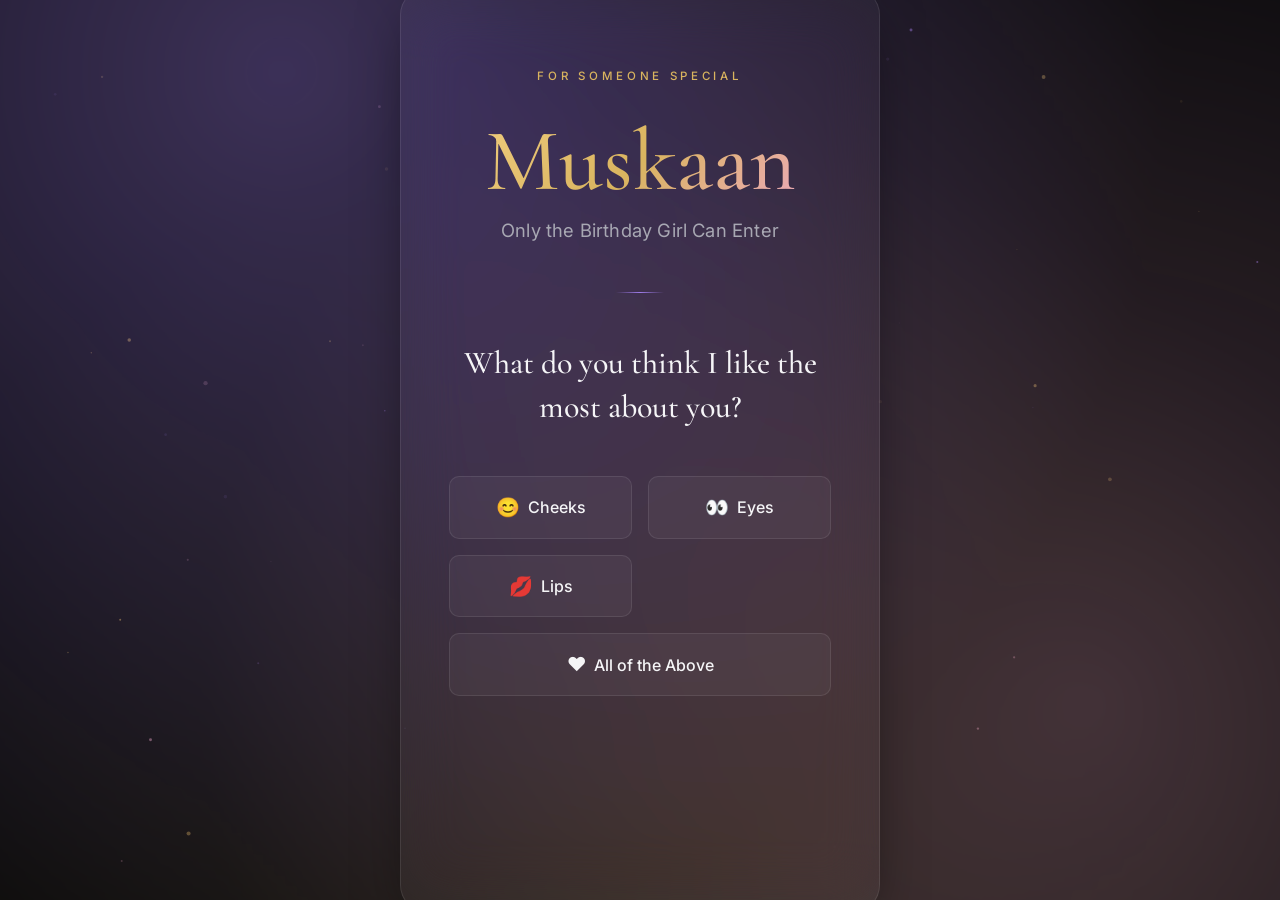
==== commit edb8043d: "fix book portrait crop and gallery button overlap" ====
--- a/muskaan-birthday/muskaan-birthday/index.html
+++ b/muskaan-birthday/muskaan-birthday/index.html
@@ -1,184 +1,185 @@
 <!DOCTYPE html>
 <html lang="en">
-
 <head>
-    <meta charset="UTF-8" />
-    <meta name="viewport" content="width=device-width, initial-scale=1.0" />
-    <title>For Muskaan ❤️</title>
-    <meta name="description" content="A story made for one person." />
-
-    <!-- Fonts: Cormorant Garamond (display) + Inter (body) -->
-    <link rel="preconnect" href="https://fonts.googleapis.com" />
-    <link rel="preconnect" href="https://fonts.gstatic.com" crossorigin />
-    <link href="https://fonts.googleapis.com/css2?family=Cormorant+Garamond:wght@400;500;600&family=Inter:wght@400;500;600;700&display=swap" rel="stylesheet" />
-
-    <link rel="stylesheet" href="css/reset.css" />
-    <link rel="stylesheet" href="css/variables.css" />
-    <link rel="stylesheet" href="css/phase0-gate.css" />
-    <link rel="stylesheet" href="css/phase1-password.css" />
-    <link rel="stylesheet" href="css/phase2-cinematic.css" />
-    <link rel="stylesheet" href="css/phase3-wheel.css" />
-    <link rel="stylesheet" href="css/phase4-cake.css" />
-    <link rel="stylesheet" href="css/phase5-flipbook.css" />
-    <link rel="stylesheet" href="css/phase6-gallery.css" />
-    <link rel="stylesheet" href="css/phase7-video.css" />
-    <link rel="stylesheet" href="css/phase8-counter.css" />
-    <link rel="stylesheet" href="css/phase9-compare.css" />
-    <link rel="stylesheet" href="css/phase10-calculator.css" />
-    <link rel="stylesheet" href="css/phase11-finale.css" />
-    <link rel="stylesheet" href="css/phase12-letter.css" />
-    <link rel="stylesheet" href="css/phase13-question.css" />
-    <link rel="stylesheet" href="css/phase14-ending.css" />
+  <meta charset="UTF-8" />
+  <meta name="viewport" content="width=device-width, initial-scale=1.0" />
+  <title>For Muskaan ❤️</title>
+  <meta name="description" content="A story made for one person." />
+
+  <!-- Fonts: Cormorant Garamond (display) + Inter (body) -->
+  <link rel="preconnect" href="https://fonts.googleapis.com" />
+  <link rel="preconnect" href="https://fonts.gstatic.com" crossorigin />
+  <link
+    href="https://fonts.googleapis.com/css2?family=Cormorant+Garamond:wght@400;500;600&family=Inter:wght@400;500;600;700&display=swap"
+    rel="stylesheet"
+  />
+
+  <link rel="stylesheet" href="css/reset.css" />
+  <link rel="stylesheet" href="css/variables.css" />
+  <link rel="stylesheet" href="css/phase0-gate.css" />
+  <link rel="stylesheet" href="css/phase1-password.css" />
+  <link rel="stylesheet" href="css/phase2-cinematic.css" />
+  <link rel="stylesheet" href="css/phase3-wheel.css" />
+  <link rel="stylesheet" href="css/phase4-cake.css" />
+  <link rel="stylesheet" href="css/phase5-flipbook.css" />
+  <link rel="stylesheet" href="css/phase6-gallery.css" />
+  <link rel="stylesheet" href="css/phase7-video.css" />
+  <link rel="stylesheet" href="css/phase8-counter.css" />
+  <link rel="stylesheet" href="css/phase9-compare.css" />
+  <link rel="stylesheet" href="css/phase10-calculator.css" />
+  <link rel="stylesheet" href="css/phase11-finale.css" />
+  <link rel="stylesheet" href="css/phase12-letter.css" />
+  <link rel="stylesheet" href="css/phase13-question.css" />
+  <link rel="stylesheet" href="css/phase14-ending.css" />
 </head>
-
 <body>
 
-    <!-- ============================================
+  <!-- ============================================
        PHASE 0 — COUNTDOWN GATE
        Locks the whole site until the unlock date/time set in
        js/phase0-gate.js. "Skip For Now" is a dev-only bypass —
        remove that button before the real handoff if you want.
        ============================================ -->
-    <section class="phase0-gate" id="phase0-gate">
-        <div class="gate-inner">
-            <p class="gate-eyebrow">Something Is Coming</p>
-            <h1 class="gate-title">Not Yet, Muskaan ❤️</h1>
-
-            <div class="gate-countdown">
-                <div class="gate-unit">
-                    <p class="gate-unit-value" id="gate-days">0</p>
-                    <p class="gate-unit-label">Days</p>
-                </div>
-                <div class="gate-unit">
-                    <p class="gate-unit-value" id="gate-hours">00</p>
-                    <p class="gate-unit-label">Hours</p>
-                </div>
-                <div class="gate-unit">
-                    <p class="gate-unit-value" id="gate-minutes">00</p>
-                    <p class="gate-unit-label">Minutes</p>
-                </div>
-                <div class="gate-unit">
-                    <p class="gate-unit-value" id="gate-seconds">00</p>
-                    <p class="gate-unit-label">Seconds</p>
-                </div>
-            </div>
-
-            <p class="gate-message" id="gate-message"></p>
-
-            <button class="gate-skip" id="gate-skip-btn" type="button">Skip For Now</button>
-        </div>
-    </section>
-
-    <!-- Ambient particle atmosphere — persists across all phases -->
-    <canvas id="particle-canvas" aria-hidden="true"></canvas>
-
-    <!-- Background music — plays through the whole journey. Swap the file. -->
-    <audio id="bg-music" src="assets/audio/background-music.mp3" loop preload="auto"></audio>
-
-    <!-- ============================================
+  <section class="phase0-gate" id="phase0-gate">
+    <div class="gate-inner">
+      <p class="gate-eyebrow">Something Is Coming</p>
+      <h1 class="gate-title">Not Yet, Muskaan ❤️</h1>
+
+      <div class="gate-countdown">
+        <div class="gate-unit">
+          <p class="gate-unit-value" id="gate-days">0</p>
+          <p class="gate-unit-label">Days</p>
+        </div>
+        <div class="gate-unit">
+          <p class="gate-unit-value" id="gate-hours">00</p>
+          <p class="gate-unit-label">Hours</p>
+        </div>
+        <div class="gate-unit">
+          <p class="gate-unit-value" id="gate-minutes">00</p>
+          <p class="gate-unit-label">Minutes</p>
+        </div>
+        <div class="gate-unit">
+          <p class="gate-unit-value" id="gate-seconds">00</p>
+          <p class="gate-unit-label">Seconds</p>
+        </div>
+      </div>
+
+      <p class="gate-message" id="gate-message"></p>
+
+      <button class="gate-skip" id="gate-skip-btn" type="button">Skip For Now</button>
+    </div>
+  </section>
+
+  <!-- Ambient particle atmosphere — persists across all phases -->
+  <canvas id="particle-canvas" aria-hidden="true"></canvas>
+
+  <!-- Background music — plays through the whole journey. Swap the file. -->
+  <audio id="bg-music" src="assets/audio/background-music.mp3" loop preload="auto"></audio>
+
+  <!-- ============================================
        PHASE 1 — ENTRY SCREEN
        ============================================ -->
-    <main class="phase1" id="phase1">
-        <div class="entry-card" role="region" aria-label="Birthday website entry">
-            <p class="entry-eyebrow">For Someone Special</p>
-            <h1 class="entry-title">Muskaan</h1>
-            <p class="entry-subtitle">Only the Birthday Girl Can Enter</p>
-
-            <div class="entry-divider" aria-hidden="true"></div>
-
-            <p class="entry-question" id="entry-question">
-                What do you think I like the most about you?
-            </p>
-
-            <div class="entry-options" role="group" aria-labelledby="entry-question">
-                <button class="entry-option" data-answer="cheeks" type="button">
+  <main class="phase1" id="phase1">
+    <div class="entry-card" role="region" aria-label="Birthday website entry">
+      <p class="entry-eyebrow">For Someone Special</p>
+      <h1 class="entry-title">Muskaan</h1>
+      <p class="entry-subtitle">Only the Birthday Girl Can Enter</p>
+
+      <div class="entry-divider" aria-hidden="true"></div>
+
+      <p class="entry-question" id="entry-question">
+        What do you think I like the most about you?
+      </p>
+
+      <div class="entry-options" role="group" aria-labelledby="entry-question">
+        <button class="entry-option" data-answer="cheeks" type="button">
           <span class="opt-icon" aria-hidden="true">😊</span> Cheeks
         </button>
-                <button class="entry-option" data-answer="eyes" type="button">
+        <button class="entry-option" data-answer="eyes" type="button">
           <span class="opt-icon" aria-hidden="true">👀</span> Eyes
         </button>
-                <button class="entry-option" data-answer="lips" type="button">
+        <button class="entry-option" data-answer="lips" type="button">
           <span class="opt-icon" aria-hidden="true">💋</span> Lips
         </button>
-                <button class="entry-option is-all" data-answer="all" type="button">
+        <button class="entry-option is-all" data-answer="all" type="button">
           <span class="opt-icon" aria-hidden="true">❤️</span> All of the Above
         </button>
-            </div>
-
-            <p class="entry-feedback" id="entry-feedback" aria-live="polite"></p>
-
-            <button class="unlock-btn" id="unlock-btn" type="button">
+      </div>
+
+      <p class="entry-feedback" id="entry-feedback" aria-live="polite"></p>
+
+      <button class="unlock-btn" id="unlock-btn" type="button">
         Unlock Website
       </button>
-        </div>
-    </main>
-
-    <!-- ============================================
+    </div>
+  </main>
+
+  <!-- ============================================
        PHASE 2 — CINEMATIC INTRO
        Hidden until Phase 1 dispatches "phase1:complete".
        ============================================ -->
-    <section class="phase2" id="phase2" aria-hidden="true">
-        <div class="p2-black-veil" id="p2-black-veil"></div>
-        <canvas id="cosmos-canvas" aria-hidden="true"></canvas>
-
-        <div class="phase2-text-layer">
-            <p class="p2-line" id="p2-presents">Ajay Kumar Presents</p>
-
-            <div id="p2-story">
-                <span class="p2-story-line">A Story Made</span>
-                <span class="p2-story-line">For One Person</span>
-            </div>
-
-            <h2 class="p2-name" id="p2-name">❤️ MUSKAAN ❤️</h2>
-
-            <div class="p2-loading" id="p2-loading">
-                <p class="p2-loading-title" id="p2-loading-title">Access Granted...</p>
-                <p class="p2-loading-msg" id="p2-loading-msg"></p>
-                <div class="p2-bar-track">
-                    <div class="p2-bar-fill" id="p2-bar-fill"></div>
-                </div>
-                <p class="p2-loading-pct" id="p2-loading-pct">0%</p>
-            </div>
-
-            <p class="p2-heart-line" id="p2-heart-line">
-                Every memory with you became my favorite story.
-            </p>
-
-            <div class="p2-countdown" id="p2-countdown"></div>
-
-            <div class="p2-celebration" id="p2-celebration">
-                <p class="p2-emoji" aria-hidden="true">🎉</p>
-                <h1 class="p2-happy-birthday">HAPPY BIRTHDAY</h1>
-                <h2 class="p2-muskaan-name">MUSKAAN ❤️</h2>
-            </div>
-        </div>
-
-        <div class="p2-balloons" id="p2-balloons" aria-hidden="true"></div>
-    </section>
-
-    <!-- ============================================
+  <section class="phase2" id="phase2" aria-hidden="true">
+    <div class="p2-black-veil" id="p2-black-veil"></div>
+    <canvas id="cosmos-canvas" aria-hidden="true"></canvas>
+
+    <div class="phase2-text-layer">
+      <p class="p2-line" id="p2-presents">Ajay Kumar Presents</p>
+
+      <div id="p2-story">
+        <span class="p2-story-line">A Story Made</span>
+        <span class="p2-story-line">For One Person</span>
+      </div>
+
+      <h2 class="p2-name" id="p2-name">❤️ MUSKAAN ❤️</h2>
+
+      <div class="p2-loading" id="p2-loading">
+        <p class="p2-loading-title" id="p2-loading-title">Access Granted...</p>
+        <p class="p2-loading-msg" id="p2-loading-msg"></p>
+        <div class="p2-bar-track">
+          <div class="p2-bar-fill" id="p2-bar-fill"></div>
+        </div>
+        <p class="p2-loading-pct" id="p2-loading-pct">0%</p>
+      </div>
+
+      <p class="p2-heart-line" id="p2-heart-line">
+        Every memory with you became my favorite story.
+      </p>
+
+      <div class="p2-countdown" id="p2-countdown"></div>
+
+      <div class="p2-celebration" id="p2-celebration">
+        <p class="p2-emoji" aria-hidden="true">🎉</p>
+        <h1 class="p2-happy-birthday">HAPPY BIRTHDAY</h1>
+        <h2 class="p2-muskaan-name">MUSKAAN ❤️</h2>
+      </div>
+    </div>
+
+    <div class="p2-balloons" id="p2-balloons" aria-hidden="true"></div>
+  </section>
+
+  <!-- ============================================
        PHASE 3 — SPIN THE WHEEL (premium redesign)
        Hidden until Phase 2 dispatches "phase2:complete".
        ============================================ -->
-    <section class="phase3" id="phase3">
-        <div class="p3-backdrop" aria-hidden="true">
-            <span class="p3-orb p3-orb--purple"></span>
-            <span class="p3-orb p3-orb--pink"></span>
-            <span class="p3-orb p3-orb--gold"></span>
-        </div>
-        <canvas id="p3-cosmos-canvas" class="p3-cosmos-canvas" aria-hidden="true"></canvas>
-
-        <div class="p3-inner">
-            <p class="p3-eyebrow">A Little Surprise</p>
-            <h2 class="p3-title">Spin The Wheel</h2>
-            <p class="p3-subtitle">Let's see what surprise is waiting for you ❤️</p>
-
-            <div class="p3-wheel-wrap">
-                <div class="p3-wheel-outer-glow" aria-hidden="true"></div>
-                <div class="p3-pointer" aria-hidden="true"></div>
-
-                <div class="p3-wheel-disc" id="p3-wheel-disc">
-                    <svg class="p3-wheel-svg" viewBox="0 0 600 600" aria-hidden="true">
+  <section class="phase3" id="phase3">
+    <div class="p3-backdrop" aria-hidden="true">
+      <span class="p3-orb p3-orb--purple"></span>
+      <span class="p3-orb p3-orb--pink"></span>
+      <span class="p3-orb p3-orb--gold"></span>
+    </div>
+    <canvas id="p3-cosmos-canvas" class="p3-cosmos-canvas" aria-hidden="true"></canvas>
+
+    <div class="p3-inner">
+      <p class="p3-eyebrow">A Little Surprise</p>
+      <h2 class="p3-title">Spin The Wheel</h2>
+      <p class="p3-subtitle">Let's see what surprise is waiting for you ❤️</p>
+
+      <div class="p3-wheel-wrap">
+        <div class="p3-wheel-outer-glow" aria-hidden="true"></div>
+        <div class="p3-pointer" aria-hidden="true"></div>
+
+        <div class="p3-wheel-disc" id="p3-wheel-disc">
+          <svg class="p3-wheel-svg" viewBox="0 0 600 600" aria-hidden="true">
             <defs>
               <linearGradient id="p3NavyA" x1="0%" y1="0%" x2="100%" y2="100%">
                 <stop offset="0%" stop-color="#211c38" />
@@ -196,764 +197,759 @@
             </defs>
             <g id="p3-wheel-group"></g>
           </svg>
-                </div>
-
-                <div class="p3-wheel-sheen" aria-hidden="true"></div>
-                <div class="p3-labels" id="p3-labels"></div>
-
-                <button class="p3-hub" id="p3-hub" type="button" aria-label="Spin the wheel">
+        </div>
+
+        <div class="p3-wheel-sheen" aria-hidden="true"></div>
+        <div class="p3-labels" id="p3-labels"></div>
+
+        <button class="p3-hub" id="p3-hub" type="button" aria-label="Spin the wheel">
           <span class="p3-hub-text">Spin</span>
         </button>
-            </div>
-
-            <p class="p3-hint">Tap the center to spin</p>
-        </div>
-
-        <!-- Result / claim popup -->
-        <div class="p3-result-overlay" id="p3-result-overlay">
-            <div class="p3-result-card">
-                <div class="p3-result-body" id="p3-result-body">
-                    <p class="p3-result-emoji" id="p3-result-emoji"></p>
-                    <h3 class="p3-result-title" id="p3-result-title"></h3>
-                    <p class="p3-result-desc" id="p3-result-desc"></p>
-                    <button class="p3-claim-btn" id="p3-claim-btn" type="button">
+      </div>
+
+      <p class="p3-hint">Tap the center to spin</p>
+    </div>
+
+    <!-- Result / claim popup -->
+    <div class="p3-result-overlay" id="p3-result-overlay">
+      <div class="p3-result-card">
+        <div class="p3-result-body" id="p3-result-body">
+          <p class="p3-result-emoji" id="p3-result-emoji"></p>
+          <h3 class="p3-result-title" id="p3-result-title"></h3>
+          <p class="p3-result-desc" id="p3-result-desc"></p>
+          <button class="p3-claim-btn" id="p3-claim-btn" type="button">
             Claim My Reward ❤️
           </button>
-                </div>
-
-                <div class="p3-claimed-block" id="p3-claimed-block">
-                    <p class="p3-claimed-text">Reward Successfully Claimed ❤️</p>
-                    <button class="p3-continue-btn" id="p3-continue-btn" type="button">
+        </div>
+
+        <div class="p3-claimed-block" id="p3-claimed-block">
+          <p class="p3-claimed-text">Reward Successfully Claimed ❤️</p>
+          <button class="p3-continue-btn" id="p3-continue-btn" type="button">
             Continue
           </button>
-                </div>
-            </div>
-        </div>
-    </section>
-
-    <!-- ============================================
+        </div>
+      </div>
+    </div>
+  </section>
+
+  <!-- ============================================
        PHASE 4 — BIRTHDAY CAKE
        Hidden until Phase 3 dispatches "phase3:complete".
        ============================================ -->
-    <section class="phase4" id="phase4">
-        <div class="p4-backdrop" aria-hidden="true">
-            <span class="p4-orb p4-orb--purple"></span>
-            <span class="p4-orb p4-orb--gold"></span>
-        </div>
-
-        <div class="p4-inner">
-            <p class="p4-eyebrow">Make A Wish</p>
-            <h2 class="p4-title">Blow Out The Candles</h2>
-            <p class="p4-subtitle">Tap each flame to make it disappear 🕯️</p>
-
-            <div class="cake-scene">
-                <div class="cake">
-                    <div class="candles" id="p4-candles">
-                        <button class="candle" type="button" aria-label="Blow out candle">
+  <section class="phase4" id="phase4">
+    <div class="p4-backdrop" aria-hidden="true">
+      <span class="p4-orb p4-orb--purple"></span>
+      <span class="p4-orb p4-orb--gold"></span>
+    </div>
+
+    <div class="p4-inner">
+      <p class="p4-eyebrow">Make A Wish</p>
+      <h2 class="p4-title">Blow Out The Candles</h2>
+      <p class="p4-subtitle">Tap each flame to make it disappear 🕯️</p>
+
+      <div class="cake-scene">
+        <div class="cake">
+          <div class="candles" id="p4-candles">
+            <button class="candle" type="button" aria-label="Blow out candle">
               <span class="flame"></span>
               <span class="wick"></span>
             </button>
-                        <button class="candle" type="button" aria-label="Blow out candle">
+            <button class="candle" type="button" aria-label="Blow out candle">
               <span class="flame"></span>
               <span class="wick"></span>
             </button>
-                        <button class="candle" type="button" aria-label="Blow out candle">
+            <button class="candle" type="button" aria-label="Blow out candle">
               <span class="flame"></span>
               <span class="wick"></span>
             </button>
-                        <button class="candle" type="button" aria-label="Blow out candle">
+            <button class="candle" type="button" aria-label="Blow out candle">
               <span class="flame"></span>
               <span class="wick"></span>
             </button>
-                        <button class="candle" type="button" aria-label="Blow out candle">
+            <button class="candle" type="button" aria-label="Blow out candle">
               <span class="flame"></span>
               <span class="wick"></span>
             </button>
-                    </div>
-
-                    <div class="cake-tier cake-tier--top"></div>
-                    <div class="cake-tier cake-tier--bottom">
-                        <div class="cake-decor">
-                            <span></span><span></span><span></span><span></span><span></span>
-                        </div>
-                    </div>
-                    <div class="cake-plate"></div>
-                </div>
-            </div>
-
-            <p class="p4-hint" id="p4-progress">0 of 5 candles out</p>
-        </div>
-
-        <!-- Celebration overlay -->
-        <div class="p4-celebrate" id="p4-celebrate">
-            <p class="p4-celebrate-emoji" aria-hidden="true">🎂</p>
-            <h2 class="p4-celebrate-title">Happy Birthday Muskaan ❤️</h2>
-            <button class="p4-continue-btn" id="p4-continue-btn" type="button">
+          </div>
+
+          <div class="cake-tier cake-tier--top"></div>
+          <div class="cake-tier cake-tier--bottom">
+            <div class="cake-decor">
+              <span></span><span></span><span></span><span></span><span></span>
+            </div>
+          </div>
+          <div class="cake-plate"></div>
+        </div>
+      </div>
+
+      <p class="p4-hint" id="p4-progress">0 of 5 candles out</p>
+    </div>
+
+    <!-- Celebration overlay -->
+    <div class="p4-celebrate" id="p4-celebrate">
+      <p class="p4-celebrate-emoji" aria-hidden="true">🎂</p>
+      <h2 class="p4-celebrate-title">Happy Birthday Muskaan ❤️</h2>
+      <button class="p4-continue-btn" id="p4-continue-btn" type="button">
         Continue
       </button>
-        </div>
-
-        <!-- Swap with your own track -->
-        <audio id="p4-audio" src="assets/audio/happy-birthday.mp3" preload="none"></audio>
-    </section>
-
-    <!-- ============================================
+    </div>
+
+    <!-- Swap with your own track -->
+    <audio id="p4-audio" src="assets/audio/happy-birthday.mp3" preload="none"></audio>
+  </section>
+
+  <!-- ============================================
        PHASE 5 — INTERACTIVE FLIP BOOK
        Hidden until Phase 4 dispatches "phase4:complete".
        ============================================ -->
-    <section class="phase5" id="phase5">
-        <canvas id="p5-cosmos-canvas" class="p5-cosmos-canvas" aria-hidden="true"></canvas>
-
-        <div class="p5-inner">
-            <p class="p5-eyebrow">Our Story</p>
-            <h2 class="p5-title">Turn The Page</h2>
-
-            <div class="p5-book-row">
-                <button class="p5-nav-btn" id="p5-prev" type="button" aria-label="Previous page">‹</button>
-
-                <div class="p5-book-wrap">
-                    <div id="p5-flipbook">
-
-                        <!-- COVER -->
-                        <div class="p5-page p5-page--cover">
-                            <div class="p5-page-inner">
-                                <h3 class="p5-cover-title">Our Little Story ❤️</h3>
-                                <p class="p5-cover-subtitle">Ajay Kumar &amp; Muskaan</p>
-                                <div class="p5-cover-divider"></div>
-                                <p class="p5-cover-quote">"A few pages of a story that changed my life forever."</p>
-                            </div>
-                        </div>
-
-                        <!-- CHAPTER 1 — Happy Birthday -->
-                        <div class="p5-page">
-                            <div class="p5-page-inner">
-                                <p class="p5-chapter-eyebrow">Chapter 1</p>
-                                <h3 class="p5-chapter-title">Happy Birthday</h3>
-                                <div class="p5-lines">
-                                    <p class="p5-line p5-line--emphasis">Happy Birthday Muskaan ❤️</p>
-                                    <p class="p5-line">This isn't just a birthday website.</p>
-                                    <p class="p5-line">It's a small collection of memories...</p>
-                                    <p class="p5-line">Let's turn the pages together.</p>
-                                </div>
-                            </div>
-                        </div>
-
-                        <!-- CHAPTER 2 — The Girl I Never Noticed -->
-                        <div class="p5-page">
-                            <div class="p5-page-inner">
-                                <p class="p5-chapter-eyebrow">Chapter 2</p>
-                                <h3 class="p5-chapter-title">The Girl I Never Noticed</h3>
-                                <div class="p5-lines">
-                                    <p class="p5-line">When you first joined our company...</p>
-                                    <p class="p5-line">You were just another new employee.</p>
-                                    <p class="p5-line">For three or four days...</p>
-                                    <p class="p5-line">I didn't even pay much attention.</p>
-                                    <p class="p5-line">Life felt completely normal.</p>
-                                    <p class="p5-line">Little did I know...</p>
-                                    <p class="p5-line">Everything was about to change.</p>
-                                </div>
-                            </div>
-                        </div>
-
-                        <!-- CHAPTER 3 — The Moment Everything Changed (Page A) -->
-                        <div class="p5-page">
-                            <div class="p5-page-inner">
-                                <p class="p5-chapter-eyebrow">Chapter 3</p>
-                                <h3 class="p5-chapter-title">The Moment Everything Changed</h3>
-                                <div class="p5-photo-frame">
-                                    <img src="assets/images/muskaan-portrait.jpeg" alt="Muskaan" />
-                                </div>
-                                <div class="p5-lines">
-                                    <p class="p5-line">Then came the office event.</p>
-                                    <p class="p5-line">That day...</p>
-                                    <p class="p5-line">You weren't wearing your nose pin.</p>
-                                    <p class="p5-line">For the first time... I truly saw you.</p>
-                                </div>
-                            </div>
-                        </div>
-
-                        <!-- CHAPTER 3 (Continued) -->
-                        <div class="p5-page">
-                            <div class="p5-page-inner">
-                                <p class="p5-continued-tag">— Chapter 3, continued —</p>
-                                <div class="p5-lines">
-                                    <p class="p5-line">I still don't know how to explain it.</p>
-                                    <p class="p5-line">It wasn't just beauty.</p>
-                                    <p class="p5-line">It felt like time stopped.</p>
-                                    <p class="p5-line">My heart raced. My mind went blank.</p>
-                                    <p class="p5-line">Butterflies filled my chest.</p>
-                                    <p class="p5-line">I'd never experienced that feeling before.</p>
-                                    <p class="p5-line p5-line--quote">That single moment quietly changed everything.</p>
-                                </div>
-                            </div>
-                        </div>
-
-                        <!-- CHAPTER 4 — The Longest Weekend -->
-                        <div class="p5-page">
-                            <div class="p5-page-inner">
-                                <p class="p5-chapter-eyebrow">Chapter 4</p>
-                                <h3 class="p5-chapter-title">The Longest Weekend</h3>
-                                <div class="p5-lines">
-                                    <p class="p5-line">That night... I couldn't sleep.</p>
-                                    <p class="p5-line">I kept thinking about you.</p>
-                                    <p class="p5-line">I searched for your Instagram.</p>
-                                    <p class="p5-line">I wanted to know more about you.</p>
-                                    <p class="p5-line">Sunday felt like it would never end.</p>
-                                </div>
-                            </div>
-                        </div>
-
-                        <!-- CHAPTER 4 (Continued) -->
-                        <div class="p5-page">
-                            <div class="p5-page-inner">
-                                <p class="p5-continued-tag">— Chapter 4, continued —</p>
-                                <div class="p5-lines">
-                                    <p class="p5-line">I was just waiting...</p>
-                                    <p class="p5-line">Waiting for Monday.</p>
-                                    <p class="p5-line p5-line--quote">I couldn't wait to see you again.</p>
-                                </div>
-                            </div>
-                        </div>
-
-                        <!-- CHAPTER 5 — Our First Conversation -->
-                        <div class="p5-page">
-                            <div class="p5-page-inner">
-                                <p class="p5-chapter-eyebrow">Chapter 5</p>
-                                <h3 class="p5-chapter-title">Our First Conversation</h3>
-                                <div class="p5-lines">
-                                    <p class="p5-line">Monday finally arrived.</p>
-                                    <p class="p5-line">But... you didn't even look at me.</p>
-                                    <p class="p5-line">You didn't talk to me.</p>
-                                    <p class="p5-line">I kept wondering...</p>
-                                    <p class="p5-line">Did I do something wrong?</p>
-                                </div>
-                            </div>
-                        </div>
-
-                        <!-- CHAPTER 5 (Continued) -->
-                        <div class="p5-page">
-                            <div class="p5-page-inner">
-                                <p class="p5-continued-tag">— Chapter 5, continued —</p>
-                                <div class="p5-lines">
-                                    <p class="p5-line">Finally... I gathered all my courage.</p>
-                                    <p class="p5-line">I walked towards you.</p>
-                                    <p class="p5-line">With a nervous smile I asked...</p>
-                                    <p class="p5-line p5-line--quote">"Muskaan... what happened?</p>
-                                    <p class="p5-line p5-line--quote">Why aren't you talking to me?"</p>
-                                </div>
-                            </div>
-                        </div>
-
-                        <!-- CHAPTER 5 (Continued) -->
-                        <div class="p5-page">
-                            <div class="p5-page-inner">
-                                <p class="p5-continued-tag">— Chapter 5, continued —</p>
-                                <div class="p5-lines">
-                                    <p class="p5-line">You smiled. You said,</p>
-                                    <p class="p5-line p5-line--quote">"Nothing happened, Ajay.</p>
-                                    <p class="p5-line p5-line--quote">You should be the one starting the conversation."</p>
-                                    <p class="p5-line">That tiny conversation became the beginning of something beautiful.</p>
-                                </div>
-                            </div>
-                        </div>
-
-                        <!-- CHAPTER 6 — The Smartest Trick 😄 -->
-                        <div class="p5-page">
-                            <div class="p5-page-inner">
-                                <p class="p5-chapter-eyebrow">Chapter 6</p>
-                                <h3 class="p5-chapter-title">The Smartest Trick 😄</h3>
-                                <div class="p5-lines">
-                                    <p class="p5-line">One day...</p>
-                                    <p class="p5-line">You mentioned a LinkedIn problem.</p>
-                                    <p class="p5-line">That became my golden opportunity.</p>
-                                    <p class="p5-line">I casually asked...</p>
-                                    <p class="p5-line p5-line--quote">"Give me your number. I'll help you."</p>
-                                </div>
-                            </div>
-                        </div>
-
-                        <!-- CHAPTER 6 (Continued) -->
-                        <div class="p5-page">
-                            <div class="p5-page-inner">
-                                <p class="p5-continued-tag">— Chapter 6, continued —</p>
-                                <div class="p5-lines">
-                                    <p class="p5-line">Maybe I solved your LinkedIn problem.</p>
-                                    <p class="p5-line">But honestly...</p>
-                                    <p class="p5-line">I was happier because I finally had your WhatsApp number.</p>
-                                    <p class="p5-line p5-line--quote">From that day... our conversations never really stopped.</p>
-                                </div>
-                            </div>
-                        </div>
-
-                        <!-- CHAPTER 7 — Late Night Talks -->
-                        <div class="p5-page">
-                            <div class="p5-page-inner">
-                                <p class="p5-chapter-eyebrow">Chapter 7</p>
-                                <h3 class="p5-chapter-title">Late Night Talks</h3>
-                                <div class="p5-lines">
-                                    <p class="p5-line">Slowly...</p>
-                                    <p class="p5-line">One conversation became many.</p>
-                                    <p class="p5-line">One hour. Two hours.</p>
-                                    <p class="p5-line">Sometimes... three in the morning.</p>
-                                </div>
-                            </div>
-                        </div>
-
-                        <!-- CHAPTER 7 (Continued) -->
-                        <div class="p5-page">
-                            <div class="p5-page-inner">
-                                <p class="p5-continued-tag">— Chapter 7, continued —</p>
-                                <div class="p5-lines">
-                                    <p class="p5-line">Those late-night conversations...</p>
-                                    <p class="p5-line">Those random laughs...</p>
-                                    <p class="p5-line">Those little moments...</p>
-                                    <p class="p5-line p5-line--quote">Will always stay close to my heart.</p>
-                                </div>
-                            </div>
-                        </div>
-
-                        <!-- CHAPTER 8 — Our First Ride -->
-                        <div class="p5-page">
-                            <div class="p5-page-inner">
-                                <p class="p5-chapter-eyebrow">Chapter 8</p>
-                                <h3 class="p5-chapter-title">Our First Ride</h3>
-                                <div class="p5-lines">
-                                    <p class="p5-line">One day...</p>
-                                    <p class="p5-line">I dropped you at the office on my bike.</p>
-                                    <p class="p5-line">It was only a short ride.</p>
-                                    <p class="p5-line p5-line--quote">But I'll never forget it.</p>
-                                </div>
-                            </div>
-                        </div>
-
-                        <!-- CHAPTER 8 (Continued) -->
-                        <div class="p5-page">
-                            <div class="p5-page-inner">
-                                <p class="p5-continued-tag">— Chapter 8, continued —</p>
-                                <div class="p5-lines">
-                                    <p class="p5-line">Sometimes... life made things difficult.</p>
-                                    <p class="p5-line">People stared.</p>
-                                    <p class="p5-line">Situations became uncomfortable.</p>
-                                    <p class="p5-line">So instead... we travelled together in an auto.</p>
-                                </div>
-                            </div>
-                        </div>
-
-                        <!-- CHAPTER 8 (Continued) -->
-                        <div class="p5-page">
-                            <div class="p5-page-inner">
-                                <p class="p5-continued-tag">— Chapter 8, continued —</p>
-                                <div class="p5-lines">
-                                    <p class="p5-line">Even that simple auto ride became one of my favorite memories.</p>
-                                    <p class="p5-line">Sometimes...</p>
-                                    <p class="p5-line p5-line--quote">The smallest journeys become the biggest memories.</p>
-                                </div>
-                            </div>
-                        </div>
-
-                        <!-- CHAPTER 9 — From Friendship To Love -->
-                        <div class="p5-page">
-                            <div class="p5-page-inner">
-                                <p class="p5-chapter-eyebrow">Chapter 9</p>
-                                <h3 class="p5-chapter-title">From Friendship To Love</h3>
-                                <div class="p5-lines">
-                                    <p class="p5-line">At first...</p>
-                                    <p class="p5-line">Even a hug felt impossible.</p>
-                                    <p class="p5-line">Whenever I tried... you became shy.</p>
-                                    <p class="p5-line p5-line--quote">It was honestly adorable.</p>
-                                </div>
-                            </div>
-                        </div>
-
-                        <!-- CHAPTER 9 (Continued) -->
-                        <div class="p5-page">
-                            <div class="p5-page-inner">
-                                <p class="p5-continued-tag">— Chapter 9, continued —</p>
-                                <div class="p5-lines">
-                                    <p class="p5-line">Then came our first handshake.</p>
-                                    <p class="p5-line">More conversations. More trust. More smiles.</p>
-                                    <p class="p5-line">Without realizing it...</p>
-                                    <p class="p5-line p5-line--quote">Friendship slowly became love.</p>
-                                </div>
-                            </div>
-                        </div>
-
-                        <!-- CHAPTER 10 — My Favourite Picture (Page A: photo only) -->
-                        <div class="p5-page">
-                            <div class="p5-page-inner">
-                                <p class="p5-chapter-eyebrow">Chapter 10</p>
-                                <h3 class="p5-chapter-title">My Favourite Picture</h3>
-                                <div class="p5-photo-frame p5-photo-frame--full">
-                                    <img src="assets/images/first-selfie.jpeg" alt="Our first selfie" />
-                                </div>
-                            </div>
-                        </div>
-
-                        <!-- CHAPTER 10 (Continued) -->
-                        <div class="p5-page">
-                            <div class="p5-page-inner">
-                                <p class="p5-continued-tag">— Chapter 10, continued —</p>
-                                <div class="p5-lines">
-                                    <p class="p5-line">This picture...</p>
-                                    <p class="p5-line">Will always be one of my favorites.</p>
-                                    <p class="p5-line">Not because it's perfect.</p>
-                                    <p class="p5-line">But because it reminds me of how happy we were.</p>
-                                    <p class="p5-line p5-line--quote">Some pictures become memories forever.</p>
-                                </div>
-                            </div>
-                        </div>
-
-                        <!-- CHAPTER 11 — My Promise ❤️ -->
-                        <div class="p5-page">
-                            <div class="p5-page-inner">
-                                <p class="p5-chapter-eyebrow">Chapter 11</p>
-                                <h3 class="p5-chapter-title">My Promise ❤️</h3>
-                                <div class="p5-lines">
-                                    <p class="p5-line">Muskaan...</p>
-                                    <p class="p5-line">Meeting you was never part of my plan.</p>
-                                    <p class="p5-line">Yet somehow...</p>
-                                    <p class="p5-line p5-line--quote">It became one of the best things that ever happened to me.</p>
-                                </div>
-                            </div>
-                        </div>
-
-                        <!-- CHAPTER 11 (Continued) -->
-                        <div class="p5-page">
-                            <div class="p5-page-inner">
-                                <p class="p5-continued-tag">— Chapter 11, continued —</p>
-                                <div class="p5-lines">
-                                    <p class="p5-line">Thank you...</p>
-                                    <p class="p5-line">For every conversation.</p>
-                                    <p class="p5-line">For every laugh.</p>
-                                    <p class="p5-line">For every smile.</p>
-                                    <p class="p5-line">For every memory.</p>
-                                </div>
-                            </div>
-                        </div>
-
-                        <!-- CHAPTER 11 (Continued) -->
-                        <div class="p5-page">
-                            <div class="p5-page-inner">
-                                <p class="p5-continued-tag">— Chapter 11, continued —</p>
-                                <div class="p5-lines">
-                                    <p class="p5-line">I don't want to make promises that life may not allow.</p>
-                                    <p class="p5-line p5-line--quote">But I do want to promise this...</p>
-                                </div>
-                            </div>
-                        </div>
-
-                        <!-- CHAPTER 11 (Continued) — Final page -->
-                        <div class="p5-page">
-                            <div class="p5-page-inner">
-                                <p class="p5-continued-tag">— Chapter 11, continued —</p>
-                                <div class="p5-lines">
-                                    <p class="p5-line">I promise to always respect you.</p>
-                                    <p class="p5-line">I promise to always wish for your happiness.</p>
-                                    <p class="p5-line">I promise to always smile whenever I remember our story.</p>
-                                    <p class="p5-line">No matter where life takes us...</p>
-                                    <p class="p5-line p5-line--emphasis">You'll always have a special place in my heart.</p>
-                                    <p class="p5-line p5-line--emphasis">Happy Birthday Muskaan ❤️</p>
-                                    <p class="p5-line p5-line--quote">With Love, Ajay Kumar</p>
-                                    <button class="p5-final-btn" id="p5-final-btn" type="button">Continue</button>
-                                </div>
-                            </div>
-                        </div>
-
-                    </div>
-                </div>
-
-                <button class="p5-nav-btn" id="p5-next" type="button" aria-label="Next page">›</button>
-            </div>
-
-            <p class="p5-hint">Use the arrows, or drag a page's corner to turn it</p>
-        </div>
-
-        <!-- Page-turn sound — swap the file if you'd like a different one -->
-        <audio id="p5-flip-sound" src="assets/audio/page-flip.mp3" preload="auto"></audio>
-    </section>
-
-    <!-- ============================================
+  <section class="phase5" id="phase5">
+    <canvas id="p5-cosmos-canvas" class="p5-cosmos-canvas" aria-hidden="true"></canvas>
+
+    <div class="p5-inner">
+      <p class="p5-eyebrow">Our Story</p>
+      <h2 class="p5-title">Turn The Page</h2>
+
+      <div class="p5-book-row">
+        <button class="p5-nav-btn" id="p5-prev" type="button" aria-label="Previous page">‹</button>
+
+        <div class="p5-book-wrap">
+          <div id="p5-flipbook">
+
+            <!-- COVER -->
+            <div class="p5-page p5-page--cover">
+              <div class="p5-page-inner">
+                <h3 class="p5-cover-title">Our Little Story ❤️</h3>
+                <p class="p5-cover-subtitle">Ajay Kumar &amp; Muskaan</p>
+                <div class="p5-cover-divider"></div>
+                <p class="p5-cover-quote">"A few pages of a story that changed my life forever."</p>
+              </div>
+            </div>
+
+            <!-- CHAPTER 1 — Happy Birthday -->
+            <div class="p5-page">
+              <div class="p5-page-inner">
+                <p class="p5-chapter-eyebrow">Chapter 1</p>
+                <h3 class="p5-chapter-title">Happy Birthday</h3>
+                <div class="p5-lines">
+                  <p class="p5-line p5-line--emphasis">Happy Birthday Muskaan ❤️</p>
+                  <p class="p5-line">This isn't just a birthday website.</p>
+                  <p class="p5-line">It's a small collection of memories...</p>
+                  <p class="p5-line">Let's turn the pages together.</p>
+                </div>
+              </div>
+            </div>
+
+            <!-- CHAPTER 2 — The Girl I Never Noticed -->
+            <div class="p5-page">
+              <div class="p5-page-inner">
+                <p class="p5-chapter-eyebrow">Chapter 2</p>
+                <h3 class="p5-chapter-title">The Girl I Never Noticed</h3>
+                <div class="p5-lines">
+                  <p class="p5-line">When you first joined our company...</p>
+                  <p class="p5-line">You were just another new employee.</p>
+                  <p class="p5-line">For three or four days...</p>
+                  <p class="p5-line">I didn't even pay much attention.</p>
+                  <p class="p5-line">Life felt completely normal.</p>
+                  <p class="p5-line">Little did I know...</p>
+                  <p class="p5-line">Everything was about to change.</p>
+                </div>
+              </div>
+            </div>
+
+            <!-- CHAPTER 3 — The Moment Everything Changed (Page A) -->
+            <div class="p5-page">
+              <div class="p5-page-inner">
+                <p class="p5-chapter-eyebrow">Chapter 3</p>
+                <h3 class="p5-chapter-title">The Moment Everything Changed</h3>
+                <div class="p5-photo-frame p5-photo-frame--portrait">
+                  <img src="assets/images/muskaan-portrait.jpg" alt="Muskaan" />
+                </div>
+                <div class="p5-lines">
+                  <p class="p5-line">Then came the office event.</p>
+                  <p class="p5-line">That day...</p>
+                  <p class="p5-line">You weren't wearing your nose pin.</p>
+                  <p class="p5-line">For the first time... I truly saw you.</p>
+                </div>
+              </div>
+            </div>
+
+            <!-- CHAPTER 3 (Continued) -->
+            <div class="p5-page">
+              <div class="p5-page-inner">
+                <p class="p5-continued-tag">— Chapter 3, continued —</p>
+                <div class="p5-lines">
+                  <p class="p5-line">I still don't know how to explain it.</p>
+                  <p class="p5-line">It wasn't just beauty.</p>
+                  <p class="p5-line">It felt like time stopped.</p>
+                  <p class="p5-line">My heart raced. My mind went blank.</p>
+                  <p class="p5-line">Butterflies filled my chest.</p>
+                  <p class="p5-line">I'd never experienced that feeling before.</p>
+                  <p class="p5-line p5-line--quote">That single moment quietly changed everything.</p>
+                </div>
+              </div>
+            </div>
+
+            <!-- CHAPTER 4 — The Longest Weekend -->
+            <div class="p5-page">
+              <div class="p5-page-inner">
+                <p class="p5-chapter-eyebrow">Chapter 4</p>
+                <h3 class="p5-chapter-title">The Longest Weekend</h3>
+                <div class="p5-lines">
+                  <p class="p5-line">That night... I couldn't sleep.</p>
+                  <p class="p5-line">I kept thinking about you.</p>
+                  <p class="p5-line">I searched for your Instagram.</p>
+                  <p class="p5-line">I wanted to know more about you.</p>
+                  <p class="p5-line">Sunday felt like it would never end.</p>
+                </div>
+              </div>
+            </div>
+
+            <!-- CHAPTER 4 (Continued) -->
+            <div class="p5-page">
+              <div class="p5-page-inner">
+                <p class="p5-continued-tag">— Chapter 4, continued —</p>
+                <div class="p5-lines">
+                  <p class="p5-line">I was just waiting...</p>
+                  <p class="p5-line">Waiting for Monday.</p>
+                  <p class="p5-line p5-line--quote">I couldn't wait to see you again.</p>
+                </div>
+              </div>
+            </div>
+
+            <!-- CHAPTER 5 — Our First Conversation -->
+            <div class="p5-page">
+              <div class="p5-page-inner">
+                <p class="p5-chapter-eyebrow">Chapter 5</p>
+                <h3 class="p5-chapter-title">Our First Conversation</h3>
+                <div class="p5-lines">
+                  <p class="p5-line">Monday finally arrived.</p>
+                  <p class="p5-line">But... you didn't even look at me.</p>
+                  <p class="p5-line">You didn't talk to me.</p>
+                  <p class="p5-line">I kept wondering...</p>
+                  <p class="p5-line">Did I do something wrong?</p>
+                </div>
+              </div>
+            </div>
+
+            <!-- CHAPTER 5 (Continued) -->
+            <div class="p5-page">
+              <div class="p5-page-inner">
+                <p class="p5-continued-tag">— Chapter 5, continued —</p>
+                <div class="p5-lines">
+                  <p class="p5-line">Finally... I gathered all my courage.</p>
+                  <p class="p5-line">I walked towards you.</p>
+                  <p class="p5-line">With a nervous smile I asked...</p>
+                  <p class="p5-line p5-line--quote">"Muskaan... what happened?</p>
+                  <p class="p5-line p5-line--quote">Why aren't you talking to me?"</p>
+                </div>
+              </div>
+            </div>
+
+            <!-- CHAPTER 5 (Continued) -->
+            <div class="p5-page">
+              <div class="p5-page-inner">
+                <p class="p5-continued-tag">— Chapter 5, continued —</p>
+                <div class="p5-lines">
+                  <p class="p5-line">You smiled. You said,</p>
+                  <p class="p5-line p5-line--quote">"Nothing happened, Ajay.</p>
+                  <p class="p5-line p5-line--quote">You should be the one starting the conversation."</p>
+                  <p class="p5-line">That tiny conversation became the beginning of something beautiful.</p>
+                </div>
+              </div>
+            </div>
+
+            <!-- CHAPTER 6 — The Smartest Trick 😄 -->
+            <div class="p5-page">
+              <div class="p5-page-inner">
+                <p class="p5-chapter-eyebrow">Chapter 6</p>
+                <h3 class="p5-chapter-title">The Smartest Trick 😄</h3>
+                <div class="p5-lines">
+                  <p class="p5-line">One day...</p>
+                  <p class="p5-line">You mentioned a LinkedIn problem.</p>
+                  <p class="p5-line">That became my golden opportunity.</p>
+                  <p class="p5-line">I casually asked...</p>
+                  <p class="p5-line p5-line--quote">"Give me your number. I'll help you."</p>
+                </div>
+              </div>
+            </div>
+
+            <!-- CHAPTER 6 (Continued) -->
+            <div class="p5-page">
+              <div class="p5-page-inner">
+                <p class="p5-continued-tag">— Chapter 6, continued —</p>
+                <div class="p5-lines">
+                  <p class="p5-line">Maybe I solved your LinkedIn problem.</p>
+                  <p class="p5-line">But honestly...</p>
+                  <p class="p5-line">I was happier because I finally had your WhatsApp number.</p>
+                  <p class="p5-line p5-line--quote">From that day... our conversations never really stopped.</p>
+                </div>
+              </div>
+            </div>
+
+            <!-- CHAPTER 7 — Late Night Talks -->
+            <div class="p5-page">
+              <div class="p5-page-inner">
+                <p class="p5-chapter-eyebrow">Chapter 7</p>
+                <h3 class="p5-chapter-title">Late Night Talks</h3>
+                <div class="p5-lines">
+                  <p class="p5-line">Slowly...</p>
+                  <p class="p5-line">One conversation became many.</p>
+                  <p class="p5-line">One hour. Two hours.</p>
+                  <p class="p5-line">Sometimes... three in the morning.</p>
+                </div>
+              </div>
+            </div>
+
+            <!-- CHAPTER 7 (Continued) -->
+            <div class="p5-page">
+              <div class="p5-page-inner">
+                <p class="p5-continued-tag">— Chapter 7, continued —</p>
+                <div class="p5-lines">
+                  <p class="p5-line">Those late-night conversations...</p>
+                  <p class="p5-line">Those random laughs...</p>
+                  <p class="p5-line">Those little moments...</p>
+                  <p class="p5-line p5-line--quote">Will always stay close to my heart.</p>
+                </div>
+              </div>
+            </div>
+
+            <!-- CHAPTER 8 — Our First Ride -->
+            <div class="p5-page">
+              <div class="p5-page-inner">
+                <p class="p5-chapter-eyebrow">Chapter 8</p>
+                <h3 class="p5-chapter-title">Our First Ride</h3>
+                <div class="p5-lines">
+                  <p class="p5-line">One day...</p>
+                  <p class="p5-line">I dropped you at the office on my bike.</p>
+                  <p class="p5-line">It was only a short ride.</p>
+                  <p class="p5-line p5-line--quote">But I'll never forget it.</p>
+                </div>
+              </div>
+            </div>
+
+            <!-- CHAPTER 8 (Continued) -->
+            <div class="p5-page">
+              <div class="p5-page-inner">
+                <p class="p5-continued-tag">— Chapter 8, continued —</p>
+                <div class="p5-lines">
+                  <p class="p5-line">Sometimes... life made things difficult.</p>
+                  <p class="p5-line">People stared.</p>
+                  <p class="p5-line">Situations became uncomfortable.</p>
+                  <p class="p5-line">So instead... we travelled together in an auto.</p>
+                </div>
+              </div>
+            </div>
+
+            <!-- CHAPTER 8 (Continued) -->
+            <div class="p5-page">
+              <div class="p5-page-inner">
+                <p class="p5-continued-tag">— Chapter 8, continued —</p>
+                <div class="p5-lines">
+                  <p class="p5-line">Even that simple auto ride became one of my favorite memories.</p>
+                  <p class="p5-line">Sometimes...</p>
+                  <p class="p5-line p5-line--quote">The smallest journeys become the biggest memories.</p>
+                </div>
+              </div>
+            </div>
+
+            <!-- CHAPTER 9 — From Friendship To Love -->
+            <div class="p5-page">
+              <div class="p5-page-inner">
+                <p class="p5-chapter-eyebrow">Chapter 9</p>
+                <h3 class="p5-chapter-title">From Friendship To Love</h3>
+                <div class="p5-lines">
+                  <p class="p5-line">At first...</p>
+                  <p class="p5-line">Even a hug felt impossible.</p>
+                  <p class="p5-line">Whenever I tried... you became shy.</p>
+                  <p class="p5-line p5-line--quote">It was honestly adorable.</p>
+                </div>
+              </div>
+            </div>
+
+            <!-- CHAPTER 9 (Continued) -->
+            <div class="p5-page">
+              <div class="p5-page-inner">
+                <p class="p5-continued-tag">— Chapter 9, continued —</p>
+                <div class="p5-lines">
+                  <p class="p5-line">Then came our first handshake.</p>
+                  <p class="p5-line">More conversations. More trust. More smiles.</p>
+                  <p class="p5-line">Without realizing it...</p>
+                  <p class="p5-line p5-line--quote">Friendship slowly became love.</p>
+                </div>
+              </div>
+            </div>
+
+            <!-- CHAPTER 10 — My Favourite Picture (Page A: photo only) -->
+            <div class="p5-page">
+              <div class="p5-page-inner">
+                <p class="p5-chapter-eyebrow">Chapter 10</p>
+                <h3 class="p5-chapter-title">My Favourite Picture</h3>
+                <div class="p5-photo-frame p5-photo-frame--full">
+                  <img src="assets/images/first-selfie.jpg" alt="Our first selfie" />
+                </div>
+              </div>
+            </div>
+
+            <!-- CHAPTER 10 (Continued) -->
+            <div class="p5-page">
+              <div class="p5-page-inner">
+                <p class="p5-continued-tag">— Chapter 10, continued —</p>
+                <div class="p5-lines">
+                  <p class="p5-line">This picture...</p>
+                  <p class="p5-line">Will always be one of my favorites.</p>
+                  <p class="p5-line">Not because it's perfect.</p>
+                  <p class="p5-line">But because it reminds me of how happy we were.</p>
+                  <p class="p5-line p5-line--quote">Some pictures become memories forever.</p>
+                </div>
+              </div>
+            </div>
+
+            <!-- CHAPTER 11 — My Promise ❤️ -->
+            <div class="p5-page">
+              <div class="p5-page-inner">
+                <p class="p5-chapter-eyebrow">Chapter 11</p>
+                <h3 class="p5-chapter-title">My Promise ❤️</h3>
+                <div class="p5-lines">
+                  <p class="p5-line">Muskaan...</p>
+                  <p class="p5-line">Meeting you was never part of my plan.</p>
+                  <p class="p5-line">Yet somehow...</p>
+                  <p class="p5-line p5-line--quote">It became one of the best things that ever happened to me.</p>
+                </div>
+              </div>
+            </div>
+
+            <!-- CHAPTER 11 (Continued) -->
+            <div class="p5-page">
+              <div class="p5-page-inner">
+                <p class="p5-continued-tag">— Chapter 11, continued —</p>
+                <div class="p5-lines">
+                  <p class="p5-line">Thank you...</p>
+                  <p class="p5-line">For every conversation.</p>
+                  <p class="p5-line">For every laugh.</p>
+                  <p class="p5-line">For every smile.</p>
+                  <p class="p5-line">For every memory.</p>
+                </div>
+              </div>
+            </div>
+
+            <!-- CHAPTER 11 (Continued) -->
+            <div class="p5-page">
+              <div class="p5-page-inner">
+                <p class="p5-continued-tag">— Chapter 11, continued —</p>
+                <div class="p5-lines">
+                  <p class="p5-line">I don't want to make promises that life may not allow.</p>
+                  <p class="p5-line p5-line--quote">But I do want to promise this...</p>
+                </div>
+              </div>
+            </div>
+
+            <!-- CHAPTER 11 (Continued) — Final page -->
+            <div class="p5-page">
+              <div class="p5-page-inner">
+                <p class="p5-continued-tag">— Chapter 11, continued —</p>
+                <div class="p5-lines">
+                  <p class="p5-line">I promise to always respect you.</p>
+                  <p class="p5-line">I promise to always wish for your happiness.</p>
+                  <p class="p5-line">I promise to always smile whenever I remember our story.</p>
+                  <p class="p5-line">No matter where life takes us...</p>
+                  <p class="p5-line p5-line--emphasis">You'll always have a special place in my heart.</p>
+                  <p class="p5-line p5-line--emphasis">Happy Birthday Muskaan ❤️</p>
+                  <p class="p5-line p5-line--quote">With Love, Ajay Kumar</p>
+                  <button class="p5-final-btn" id="p5-final-btn" type="button">Continue</button>
+                </div>
+              </div>
+            </div>
+
+          </div>
+        </div>
+
+        <button class="p5-nav-btn" id="p5-next" type="button" aria-label="Next page">›</button>
+      </div>
+
+      <p class="p5-hint">Use the arrows, or drag a page's corner to turn it</p>
+    </div>
+
+    <!-- Page-turn sound — swap the file if you'd like a different one -->
+    <audio id="p5-flip-sound" src="assets/audio/page-flip.mp3" preload="auto"></audio>
+  </section>
+
+  <!-- ============================================
        PHASE 6 — PHOTO GALLERY
        Hidden until Phase 5 dispatches "phase5:complete".
        ============================================ -->
-    <section class="phase6" id="phase6">
-        <div class="p6-backdrop" aria-hidden="true">
-            <span class="p6-orb p6-orb--purple"></span>
-            <span class="p6-orb p6-orb--pink"></span>
-        </div>
-
-        <div class="p6-inner">
-            <p class="p6-eyebrow">A Few Favorites</p>
-            <h2 class="p6-title">Our Gallery</h2>
-            <p class="p6-subtitle">Tap a photo to see it up close ❤️</p>
-
-            <div class="p6-clothesline" id="p6-clothesline"></div>
-
-            <button class="p6-continue-btn" id="p6-continue-btn" type="button">
+  <section class="phase6" id="phase6">
+    <div class="p6-backdrop" aria-hidden="true">
+      <span class="p6-orb p6-orb--purple"></span>
+      <span class="p6-orb p6-orb--pink"></span>
+    </div>
+
+    <div class="p6-inner">
+      <p class="p6-eyebrow">A Few Favorites</p>
+      <h2 class="p6-title">Our Gallery</h2>
+      <p class="p6-subtitle">Tap a photo to see it up close ❤️</p>
+
+      <div class="p6-clothesline" id="p6-clothesline"></div>
+
+      <button class="p6-continue-btn" id="p6-continue-btn" type="button">
         Continue
       </button>
-        </div>
-
-        <!-- Lightbox -->
-        <div class="p6-lightbox" id="p6-lightbox">
-            <div class="p6-lightbox-card">
-                <button class="p6-lightbox-close" id="p6-lightbox-close" type="button" aria-label="Close">×</button>
-                <img class="p6-lightbox-photo" id="p6-lightbox-photo" src="" alt="" />
-            </div>
-        </div>
-    </section>
-
-    <!-- ============================================
+    </div>
+
+    <!-- Lightbox -->
+    <div class="p6-lightbox" id="p6-lightbox">
+      <div class="p6-lightbox-card">
+        <button class="p6-lightbox-close" id="p6-lightbox-close" type="button" aria-label="Close">×</button>
+        <img class="p6-lightbox-photo" id="p6-lightbox-photo" src="" alt="" />
+      </div>
+    </div>
+  </section>
+
+  <!-- ============================================
        PHASE 7 — VIDEO MESSAGE
        Hidden until Phase 6 dispatches "phase6:complete".
        ============================================ -->
-    <section class="phase7" id="phase7">
-        <div class="p7-backdrop" aria-hidden="true">
-            <span class="p7-orb p7-orb--purple"></span>
-            <span class="p7-orb p7-orb--gold"></span>
-        </div>
-
-        <div class="p7-inner">
-            <p class="p7-eyebrow">A Message For You</p>
-            <h2 class="p7-title">Just Watch This ❤️</h2>
-
-            <div class="p7-player">
-                <!-- Google Drive embed — replace the ID in the src if you swap videos -->
-                <iframe id="p7-drive-frame" src="https://drive.google.com/file/d/1BbFRcCFUo2IECu4pKJNWl1SHRev1IDgT/preview" allow="autoplay" allowfullscreen frameborder="0"></iframe>
-                <!-- Catches just the first click so we can duck the background
+  <section class="phase7" id="phase7">
+    <div class="p7-backdrop" aria-hidden="true">
+      <span class="p7-orb p7-orb--purple"></span>
+      <span class="p7-orb p7-orb--gold"></span>
+    </div>
+
+    <div class="p7-inner">
+      <p class="p7-eyebrow">A Message For You</p>
+      <h2 class="p7-title">Just Watch This ❤️</h2>
+
+      <div class="p7-player">
+        <!-- Google Drive embed — replace the ID in the src if you swap videos -->
+        <iframe
+          id="p7-drive-frame"
+          src="https://drive.google.com/file/d/1BbFRcCFUo2IECu4pKJNWl1SHRev1IDgT/preview"
+          allow="autoplay"
+          allowfullscreen
+          frameborder="0"
+        ></iframe>
+        <!-- Catches just the first click so we can duck the background
              music the moment she starts the video, then gets out of the
              way so every control (play, volume, fullscreen) works normally -->
-                <div class="p7-click-catcher" id="p7-click-catcher"></div>
-            </div>
-
-            <p class="p7-hint">Once you've watched it, tap Continue below ❤️</p>
-            <button class="p7-continue-btn" id="p7-continue-btn" type="button">
+        <div class="p7-click-catcher" id="p7-click-catcher"></div>
+      </div>
+
+      <p class="p7-hint">Once you've watched it, tap Continue below ❤️</p>
+      <button class="p7-continue-btn" id="p7-continue-btn" type="button">
         <span class="p7-continue-pointer" aria-hidden="true">👆</span>
         Click Here To Continue
       </button>
-        </div>
-    </section>
-
-    <!-- ============================================
+    </div>
+  </section>
+
+  <!-- ============================================
        PHASE 8 — LIVE LOVE COUNTER
        Hidden until Phase 7 dispatches "phase7:complete".
        ============================================ -->
-    <section class="phase8" id="phase8">
-        <div class="p8-backdrop" aria-hidden="true">
-            <span class="p8-orb p8-orb--pink"></span>
-            <span class="p8-orb p8-orb--purple"></span>
-        </div>
-
-        <div class="p8-inner">
-            <p class="p8-eyebrow">Still Counting</p>
-            <h2 class="p8-title">Every Second With You</h2>
-            <p class="p8-subtitle">Counting every moment since April 2025</p>
-
-            <div class="p8-counter">
-                <div class="p8-unit">
-                    <p class="p8-unit-value" id="p8-days">0</p>
-                    <p class="p8-unit-label">Days</p>
-                </div>
-                <div class="p8-unit">
-                    <p class="p8-unit-value" id="p8-hours">00</p>
-                    <p class="p8-unit-label">Hours</p>
-                </div>
-                <div class="p8-unit">
-                    <p class="p8-unit-value" id="p8-minutes">00</p>
-                    <p class="p8-unit-label">Minutes</p>
-                </div>
-                <div class="p8-unit">
-                    <p class="p8-unit-value" id="p8-seconds">00</p>
-                    <p class="p8-unit-label">Seconds</p>
-                </div>
-            </div>
-            <p class="p8-since">and counting, forever ❤️</p>
-
-            <button class="p8-continue-btn" id="p8-continue-btn" type="button">Continue</button>
-        </div>
-    </section>
-
-    <!-- ============================================
+  <section class="phase8" id="phase8">
+    <div class="p8-backdrop" aria-hidden="true">
+      <span class="p8-orb p8-orb--pink"></span>
+      <span class="p8-orb p8-orb--purple"></span>
+    </div>
+
+    <div class="p8-inner">
+      <p class="p8-eyebrow">Still Counting</p>
+      <h2 class="p8-title">Every Second With You</h2>
+      <p class="p8-subtitle">Counting every moment since April 2025</p>
+
+      <div class="p8-counter">
+        <div class="p8-unit">
+          <p class="p8-unit-value" id="p8-days">0</p>
+          <p class="p8-unit-label">Days</p>
+        </div>
+        <div class="p8-unit">
+          <p class="p8-unit-value" id="p8-hours">00</p>
+          <p class="p8-unit-label">Hours</p>
+        </div>
+        <div class="p8-unit">
+          <p class="p8-unit-value" id="p8-minutes">00</p>
+          <p class="p8-unit-label">Minutes</p>
+        </div>
+        <div class="p8-unit">
+          <p class="p8-unit-value" id="p8-seconds">00</p>
+          <p class="p8-unit-label">Seconds</p>
+        </div>
+      </div>
+      <p class="p8-since">and counting, forever ❤️</p>
+
+      <button class="p8-continue-btn" id="p8-continue-btn" type="button">Continue</button>
+    </div>
+  </section>
+
+  <!-- ============================================
        PHASE 9 — HOW MUCH I LOVE YOU
        Hidden until Phase 8 dispatches "phase8:complete".
        ============================================ -->
-    <section class="phase9" id="phase9">
-        <div class="p9-inner">
-            <p class="p9-eyebrow">A Silly Little Test</p>
-            <h2 class="p9-title">How Much I Love You</h2>
-
-            <div class="p9-bars">
-                <div class="p9-bar-row">
-                    <span class="p9-bar-label">MOM</span>
-                    <div class="p9-bar-track">
-                        <div class="p9-bar-fill" data-value="72"></div>
-                    </div>
-                    <span class="p9-bar-pct">0%</span>
-                </div>
-                <div class="p9-bar-row">
-                    <span class="p9-bar-label">DAD</span>
-                    <div class="p9-bar-track">
-                        <div class="p9-bar-fill" data-value="68"></div>
-                    </div>
-                    <span class="p9-bar-pct">0%</span>
-                </div>
-                <div class="p9-bar-row">
-                    <span class="p9-bar-label">Brother</span>
-                    <div class="p9-bar-track">
-                        <div class="p9-bar-fill" data-value="80"></div>
-                    </div>
-                    <span class="p9-bar-pct">0%</span>
-                </div>
-                <div class="p9-bar-row">
-                    <span class="p9-bar-label">Everything Else</span>
-                    <div class="p9-bar-track">
-                        <div class="p9-bar-fill" data-value="90"></div>
-                    </div>
-                    <span class="p9-bar-pct">0%</span>
-                </div>
-                <div class="p9-bar-row p9-bar-row--muskaan">
-                    <span class="p9-bar-label">Muskaan</span>
-                    <div class="p9-bar-track">
-                        <div class="p9-bar-fill" data-value="100"></div>
-                    </div>
-                    <span class="p9-bar-pct">0%</span>
-                </div>
-            </div>
-
-            <div class="p9-climax" id="p9-climax">
-                <p class="p9-climax-line">Calculating Infinity...</p>
-                <p class="p9-climax-line is-error">ERROR</p>
-                <p class="p9-climax-line is-final">Love Cannot Be Measured ❤️</p>
-            </div>
-
-            <button class="p9-continue-btn" id="p9-continue-btn" type="button">Continue</button>
-        </div>
-    </section>
-
-    <!-- ============================================
+  <section class="phase9" id="phase9">
+    <div class="p9-inner">
+      <p class="p9-eyebrow">A Silly Little Test</p>
+      <h2 class="p9-title">How Much I Love You</h2>
+
+      <div class="p9-bars">
+        <div class="p9-bar-row">
+          <span class="p9-bar-label">Chocolate</span>
+          <div class="p9-bar-track"><div class="p9-bar-fill" data-value="72"></div></div>
+          <span class="p9-bar-pct">0%</span>
+        </div>
+        <div class="p9-bar-row">
+          <span class="p9-bar-label">Pizza</span>
+          <div class="p9-bar-track"><div class="p9-bar-fill" data-value="68"></div></div>
+          <span class="p9-bar-pct">0%</span>
+        </div>
+        <div class="p9-bar-row">
+          <span class="p9-bar-label">Sleep</span>
+          <div class="p9-bar-track"><div class="p9-bar-fill" data-value="80"></div></div>
+          <span class="p9-bar-pct">0%</span>
+        </div>
+        <div class="p9-bar-row">
+          <span class="p9-bar-label">Everything Else</span>
+          <div class="p9-bar-track"><div class="p9-bar-fill" data-value="90"></div></div>
+          <span class="p9-bar-pct">0%</span>
+        </div>
+        <div class="p9-bar-row p9-bar-row--muskaan">
+          <span class="p9-bar-label">Muskaan</span>
+          <div class="p9-bar-track"><div class="p9-bar-fill" data-value="100"></div></div>
+          <span class="p9-bar-pct">0%</span>
+        </div>
+      </div>
+
+      <div class="p9-climax" id="p9-climax">
+        <p class="p9-climax-line">Calculating Infinity...</p>
+        <p class="p9-climax-line is-error">ERROR</p>
+        <p class="p9-climax-line is-final">Love Cannot Be Measured ❤️</p>
+      </div>
+
+      <button class="p9-continue-btn" id="p9-continue-btn" type="button">Continue</button>
+    </div>
+  </section>
+
+  <!-- ============================================
        PHASE 10 — LOVE CALCULATOR
        Hidden until Phase 9 dispatches "phase9:complete".
        ============================================ -->
-    <section class="phase10" id="phase10">
-        <div class="p10-card">
-            <p class="p10-eyebrow">Just For Fun</p>
-            <h2 class="p10-title">Love Calculator</h2>
-
-            <div class="p10-names">
-                <div class="p10-name-field">Ajay Kumar</div>
-                <span class="p10-heart-icon">❤️</span>
-                <div class="p10-name-field">Muskaan</div>
-            </div>
-
-            <button class="p10-calc-btn" id="p10-calc-btn" type="button">Calculate</button>
-
-            <div class="p10-loading" id="p10-loading">
-                <div class="p10-spinner"></div>
-                <p class="p10-loading-text" id="p10-loading-text">Reading heartbeats...</p>
-            </div>
-
-            <div class="p10-result" id="p10-result">
-                <p class="p10-result-pct">999999999999%</p>
-                <p class="p10-result-sub">System Overflow</p>
-                <p class="p10-result-final">Too Much Love Detected ❤️</p>
-                <button class="p10-continue-btn" id="p10-continue-btn" type="button">Continue</button>
-            </div>
-        </div>
-    </section>
-
-    <!-- ============================================
+  <section class="phase10" id="phase10">
+    <div class="p10-card">
+      <p class="p10-eyebrow">Just For Fun</p>
+      <h2 class="p10-title">Love Calculator</h2>
+
+      <div class="p10-names">
+        <div class="p10-name-field">Ajay Kumar</div>
+        <span class="p10-heart-icon">❤️</span>
+        <div class="p10-name-field">Muskaan</div>
+      </div>
+
+      <button class="p10-calc-btn" id="p10-calc-btn" type="button">Calculate</button>
+
+      <div class="p10-loading" id="p10-loading">
+        <div class="p10-spinner"></div>
+        <p class="p10-loading-text" id="p10-loading-text">Reading heartbeats...</p>
+      </div>
+
+      <div class="p10-result" id="p10-result">
+        <p class="p10-result-pct">999999999999%</p>
+        <p class="p10-result-sub">System Overflow</p>
+        <p class="p10-result-final">Too Much Love Detected ❤️</p>
+        <button class="p10-continue-btn" id="p10-continue-btn" type="button">Continue</button>
+      </div>
+    </div>
+  </section>
+
+  <!-- ============================================
        PHASE 11 — FINALE
        Hidden until Phase 10 dispatches "phase10:complete".
        ============================================ -->
-    <section class="phase11" id="phase11">
-        <canvas id="p11-cosmos-canvas" class="p11-cosmos-canvas" aria-hidden="true"></canvas>
-        <div class="p11-hearts" id="p11-hearts" aria-hidden="true"></div>
-
-        <div class="p11-inner">
-            <p class="p11-eyebrow" id="p11-eyebrow">🎉</p>
-            <h2 class="p11-title" id="p11-title">Happy Birthday, Muskaan</h2>
-            <p class="p11-subtitle" id="p11-subtitle">One more thing before we finish...</p>
-            <button class="p11-continue-btn" id="p11-continue-btn" type="button">Continue</button>
-        </div>
-    </section>
-
-    <!-- ============================================
+  <section class="phase11" id="phase11">
+    <canvas id="p11-cosmos-canvas" class="p11-cosmos-canvas" aria-hidden="true"></canvas>
+    <div class="p11-hearts" id="p11-hearts" aria-hidden="true"></div>
+
+    <div class="p11-inner">
+      <p class="p11-eyebrow" id="p11-eyebrow">🎉</p>
+      <h2 class="p11-title" id="p11-title">Happy Birthday, Muskaan</h2>
+      <p class="p11-subtitle" id="p11-subtitle">One more thing before we finish...</p>
+      <button class="p11-continue-btn" id="p11-continue-btn" type="button">Continue</button>
+    </div>
+  </section>
+
+  <!-- ============================================
        PHASE 12 — FINAL LETTER
        Hidden until Phase 11 dispatches "phase11:complete".
        ============================================ -->
-    <section class="phase12" id="phase12">
-        <div class="p12-card">
-            <p class="p12-eyebrow">One Last Thing</p>
-            <p class="p12-letter-body" id="p12-letter-body"></p>
-            <p class="p12-final-line" id="p12-final-line"></p>
-            <button class="p12-continue-btn" id="p12-continue-btn" type="button">Continue</button>
-        </div>
-    </section>
-
-    <!-- ============================================
+  <section class="phase12" id="phase12">
+    <div class="p12-card">
+      <p class="p12-eyebrow">One Last Thing</p>
+      <p class="p12-letter-body" id="p12-letter-body"></p>
+      <p class="p12-final-line" id="p12-final-line"></p>
+      <button class="p12-continue-btn" id="p12-continue-btn" type="button">Continue</button>
+    </div>
+  </section>
+
+  <!-- ============================================
        PHASE 13 — FINAL QUESTION
        Hidden until Phase 12 dispatches "phase12:complete".
        ============================================ -->
-    <section class="phase13" id="phase13">
-        <div class="p13-inner">
-            <p class="p13-eyebrow">One Last Question</p>
-            <h2 class="p13-question">Will You Keep Making Beautiful Memories With Me?</h2>
-
-            <div class="p13-button-field" id="p13-button-field">
-                <span class="p13-reaction" id="p13-reaction" aria-hidden="true">🥹</span>
-                <button class="p13-btn p13-btn--no" id="p13-no-btn" type="button">NO 💔</button>
-                <button class="p13-btn p13-btn--yes" id="p13-yes-btn" type="button">YES ❤️</button>
-            </div>
-        </div>
-    </section>
-
-    <!-- ============================================
+  <section class="phase13" id="phase13">
+    <div class="p13-inner">
+      <p class="p13-eyebrow">One Last Question</p>
+      <h2 class="p13-question">Will You Keep Making Beautiful Memories With Me?</h2>
+
+      <div class="p13-button-field" id="p13-button-field">
+        <span class="p13-reaction" id="p13-reaction" aria-hidden="true">🥹</span>
+        <button class="p13-btn p13-btn--no" id="p13-no-btn" type="button">NO 💔</button>
+        <button class="p13-btn p13-btn--yes" id="p13-yes-btn" type="button">YES ❤️</button>
+      </div>
+    </div>
+  </section>
+
+  <!-- ============================================
        PHASE 14 — ENDING (final screen, stays forever)
        Hidden until Phase 13 dispatches "phase13:complete".
        ============================================ -->
-    <section class="phase14" id="phase14">
-        <canvas id="p14-cosmos-canvas" class="p14-cosmos-canvas" aria-hidden="true"></canvas>
-        <div class="p14-hearts" id="p14-hearts" aria-hidden="true"></div>
-
-        <div class="p14-inner">
-            <p class="p14-heart-icon" aria-hidden="true">❤️</p>
-            <h2 class="p14-title">Happy Birthday Muskaan ❤️</h2>
-            <div class="p14-divider"></div>
-            <div class="p14-lines">
-                <p>Thank you for making my life happier.</p>
-                <p>Thank you for every smile.</p>
-                <p>Thank you for every memory since April 2025.</p>
-                <p>May this birthday bring you everything you dream of.</p>
-                <p>I hope we keep writing beautiful chapters together.</p>
-            </div>
-            <p class="p14-signoff">Forever Yours, Ajay Kumar ❤️</p>
-        </div>
-    </section>
-
-    <!-- Libraries -->
-    <script src="https://cdn.jsdelivr.net/npm/gsap@3.12.5/dist/gsap.min.js"></script>
-    <script src="https://cdn.jsdelivr.net/npm/canvas-confetti@1.9.3/dist/confetti.browser.min.js"></script>
-    <script src="https://cdn.jsdelivr.net/npm/page-flip@2.0.7/dist/js/page-flip.browser.js"></script>
-    <script src="https://cdn.jsdelivr.net/npm/typed.js@2.1.0/dist/typed.umd.js"></script>
-
-    <script src="js/phase0-gate.js"></script>
-    <script src="js/particles.js"></script>
-    <script src="js/background-music.js"></script>
-    <script src="js/phase1-password.js"></script>
-    <script src="js/cosmos-canvas.js"></script>
-    <script src="js/phase2-cinematic.js"></script>
-    <script src="js/phase3-wheel.js"></script>
-    <script src="js/phase4-cake.js"></script>
-    <script src="js/phase5-flipbook.js"></script>
-    <script src="js/phase6-gallery.js"></script>
-    <script src="js/phase7-video.js"></script>
-    <script src="js/phase8-counter.js"></script>
-    <script src="js/phase9-compare.js"></script>
-    <script src="js/phase10-calculator.js"></script>
-    <script src="js/phase11-finale.js"></script>
-    <script src="js/phase12-letter.js"></script>
-    <script src="js/phase13-question.js"></script>
-    <script src="js/phase14-ending.js"></script>
+  <section class="phase14" id="phase14">
+    <canvas id="p14-cosmos-canvas" class="p14-cosmos-canvas" aria-hidden="true"></canvas>
+    <div class="p14-hearts" id="p14-hearts" aria-hidden="true"></div>
+
+    <div class="p14-inner">
+      <p class="p14-heart-icon" aria-hidden="true">❤️</p>
+      <h2 class="p14-title">Happy Birthday Muskaan ❤️</h2>
+      <div class="p14-divider"></div>
+      <div class="p14-lines">
+        <p>Thank you for making my life happier.</p>
+        <p>Thank you for every smile.</p>
+        <p>Thank you for every memory since April 2025.</p>
+        <p>May this birthday bring you everything you dream of.</p>
+        <p>I hope we keep writing beautiful chapters together.</p>
+      </div>
+      <p class="p14-signoff">Forever Yours, Ajay Kumar ❤️</p>
+    </div>
+  </section>
+
+  <!-- Libraries -->
+  <script src="https://cdn.jsdelivr.net/npm/gsap@3.12.5/dist/gsap.min.js"></script>
+  <script src="https://cdn.jsdelivr.net/npm/canvas-confetti@1.9.3/dist/confetti.browser.min.js"></script>
+  <script src="https://cdn.jsdelivr.net/npm/page-flip@2.0.7/dist/js/page-flip.browser.js"></script>
+  <script src="https://cdn.jsdelivr.net/npm/typed.js@2.1.0/dist/typed.umd.js"></script>
+
+  <script src="js/phase0-gate.js"></script>
+  <script src="js/particles.js"></script>
+  <script src="js/background-music.js"></script>
+  <script src="js/phase1-password.js"></script>
+  <script src="js/cosmos-canvas.js"></script>
+  <script src="js/phase2-cinematic.js"></script>
+  <script src="js/phase3-wheel.js"></script>
+  <script src="js/phase4-cake.js"></script>
+  <script src="js/phase5-flipbook.js"></script>
+  <script src="js/phase6-gallery.js"></script>
+  <script src="js/phase7-video.js"></script>
+  <script src="js/phase8-counter.js"></script>
+  <script src="js/phase9-compare.js"></script>
+  <script src="js/phase10-calculator.js"></script>
+  <script src="js/phase11-finale.js"></script>
+  <script src="js/phase12-letter.js"></script>
+  <script src="js/phase13-question.js"></script>
+  <script src="js/phase14-ending.js"></script>
 </body>
-
 </html>
--- a/muskaan-birthday/muskaan-birthday/css/phase5-flipbook.css
+++ b/muskaan-birthday/muskaan-birthday/css/phase5-flipbook.css
@@ -5,367 +5,354 @@
    ============================================ */
 
 .phase5 {
-    position: fixed;
-    inset: 0;
-    z-index: 20;
-    display: flex;
-    align-items: center;
-    justify-content: center;
-    overflow: hidden;
-    background: radial-gradient(circle at 50% 10%, #17111f 0%, #09090b 55%, #060608 100%);
-    opacity: 0;
-    visibility: hidden;
+  position: fixed;
+  inset: 0;
+  z-index: 20;
+  display: flex;
+  align-items: center;
+  justify-content: center;
+  overflow: hidden;
+  background: radial-gradient(circle at 50% 10%, #17111f 0%, #09090b 55%, #060608 100%);
+  opacity: 0;
+  visibility: hidden;
 }
 
 .phase5.is-active {
-    opacity: 1;
-    visibility: visible;
+  opacity: 1;
+  visibility: visible;
 }
 
 .p5-cosmos-canvas {
-    position: absolute;
-    inset: 0;
-    z-index: 0;
-    pointer-events: none;
+  position: absolute;
+  inset: 0;
+  z-index: 0;
+  pointer-events: none;
 }
 
 .p5-inner {
-    position: relative;
-    z-index: 2;
-    display: flex;
-    flex-direction: column;
-    align-items: center;
-    gap: var(--space-sm);
-    padding: var(--space-lg) var(--space-sm);
-    width: 100%;
-    max-width: 900px;
-    text-align: center;
+  position: relative;
+  z-index: 2;
+  display: flex;
+  flex-direction: column;
+  align-items: center;
+  gap: var(--space-sm);
+  padding: var(--space-lg) var(--space-sm);
+  width: 100%;
+  max-width: 900px;
+  text-align: center;
 }
 
 .p5-eyebrow {
-    font-size: var(--fs-eyebrow);
-    letter-spacing: var(--tracking-eyebrow);
-    text-transform: uppercase;
-    color: var(--accent-gold);
-    font-weight: 500;
+  font-size: var(--fs-eyebrow);
+  letter-spacing: var(--tracking-eyebrow);
+  text-transform: uppercase;
+  color: var(--accent-gold);
+  font-weight: 500;
 }
 
 .p5-title {
-    font-family: var(--font-display);
-    font-weight: 500;
-    font-size: var(--fs-h2);
-    color: var(--text);
-    margin-top: -0.5rem;
-    margin-bottom: var(--space-sm);
-}
-
+  font-family: var(--font-display);
+  font-weight: 500;
+  font-size: var(--fs-h2);
+  color: var(--text);
+  margin-top: -0.5rem;
+  margin-bottom: var(--space-sm);
+}
 
 /* ---- Book + nav row ---- */
-
 .p5-book-row {
-    display: flex;
-    align-items: center;
-    justify-content: center;
-    gap: clamp(0.5rem, 3vw, 2rem);
-    width: 100%;
+  display: flex;
+  align-items: center;
+  justify-content: center;
+  gap: clamp(0.5rem, 3vw, 2rem);
+  width: 100%;
 }
 
 .p5-nav-btn {
-    flex-shrink: 0;
-    width: 46px;
-    height: 46px;
-    border-radius: 50%;
-    background: var(--bg-glass);
-    border: 1px solid var(--border-glass);
-    color: var(--accent-gold-bright);
-    font-size: 1.2rem;
-    display: flex;
-    align-items: center;
-    justify-content: center;
-    transition: transform var(--dur-fast) var(--ease-soft), border-color var(--dur-fast) var(--ease-soft), box-shadow var(--dur-fast) var(--ease-soft);
+  flex-shrink: 0;
+  width: 46px;
+  height: 46px;
+  border-radius: 50%;
+  background: var(--bg-glass);
+  border: 1px solid var(--border-glass);
+  color: var(--accent-gold-bright);
+  font-size: 1.2rem;
+  display: flex;
+  align-items: center;
+  justify-content: center;
+  transition: transform var(--dur-fast) var(--ease-soft), border-color var(--dur-fast) var(--ease-soft),
+    box-shadow var(--dur-fast) var(--ease-soft);
 }
 
 .p5-nav-btn:hover:not(:disabled) {
-    border-color: var(--border-glass-hover);
-    box-shadow: var(--glow-gold);
-    transform: scale(1.08);
+  border-color: var(--border-glass-hover);
+  box-shadow: var(--glow-gold);
+  transform: scale(1.08);
 }
 
 .p5-nav-btn:disabled {
-    opacity: 0.25;
-    cursor: not-allowed;
-}
-
+  opacity: 0.25;
+  cursor: not-allowed;
+}
 
 /* ---- StPageFlip container ----
    Portrait single-page on phones; widens into a real two-page open-book
    spread once there's enough room (tablet/desktop). Height has a hard
    floor so pages never get squeezed shorter than their content needs. */
-
 .p5-book-wrap {
-    position: relative;
-    width: min(380px, 84vw);
-    height: clamp(460px, 64vh, 600px);
-    filter: drop-shadow(0 34px 70px rgba(0, 0, 0, 0.65));
+  position: relative;
+  width: min(380px, 84vw);
+  height: clamp(460px, 64vh, 600px);
+  filter: drop-shadow(0 34px 70px rgba(0, 0, 0, 0.65));
 }
 
 @media (min-width: 720px) {
-    .p5-book-wrap {
-        width: min(820px, 90vw);
-    }
+  .p5-book-wrap {
+    width: min(820px, 90vw);
+  }
 }
 
 #p5-flipbook {
-    width: 100%;
-    height: 100%;
-}
-
+  width: 100%;
+  height: 100%;
+}
 
 /* ---- Each page: hardcover paper feel ---- */
-
 .p5-page {
-    position: relative;
-    background: linear-gradient(160deg, #1c1628 0%, #100c19 100%);
-    border: 1px solid rgba(217, 180, 95, 0.28);
-    color: var(--text);
-    overflow: hidden;
-    /* guarantees no scrolling appears, ever */
-}
-
+  position: relative;
+  background: linear-gradient(160deg, #1c1628 0%, #100c19 100%);
+  border: 1px solid rgba(217, 180, 95, 0.28);
+  color: var(--text);
+  overflow: hidden; /* guarantees no scrolling appears, ever */
+}
 
 /* Subtle fiber/grain texture, like real cardstock, layered under the gradient */
-
 .p5-page::before {
-    content: "";
-    position: absolute;
-    inset: 0;
-    z-index: 0;
-    opacity: 0.5;
-    mix-blend-mode: overlay;
-    background-image: url("data:image/svg+xml;utf8,<svg xmlns='http://www.w3.org/2000/svg' width='120' height='120'><filter id='n'><feTurbulence type='fractalNoise' baseFrequency='0.85' numOctaves='2' stitchTiles='stitch'/><feColorMatrix type='matrix' values='0 0 0 0 1  0 0 0 0 1  0 0 0 0 1  0 0 0 0.05 0'/></filter><rect width='100%25' height='100%25' filter='url(%23n)'/></svg>");
-    background-size: 160px 160px;
-    pointer-events: none;
-}
-
+  content: "";
+  position: absolute;
+  inset: 0;
+  z-index: 0;
+  opacity: 0.5;
+  mix-blend-mode: overlay;
+  background-image: url("data:image/svg+xml;utf8,<svg xmlns='http://www.w3.org/2000/svg' width='120' height='120'><filter id='n'><feTurbulence type='fractalNoise' baseFrequency='0.85' numOctaves='2' stitchTiles='stitch'/><feColorMatrix type='matrix' values='0 0 0 0 1  0 0 0 0 1  0 0 0 0 1  0 0 0 0.05 0'/></filter><rect width='100%25' height='100%25' filter='url(%23n)'/></svg>");
+  background-size: 160px 160px;
+  pointer-events: none;
+}
 
 /* Soft inset shadow around every edge — a page sitting inside a bound
    book, not a flat rectangle floating in space */
-
 .p5-page::after {
-    content: "";
-    position: absolute;
-    inset: 0;
-    z-index: 1;
-    box-shadow: inset 0 0 34px rgba(0, 0, 0, 0.55), inset 0 0 3px rgba(255, 255, 255, 0.06);
-    pointer-events: none;
-}
-
+  content: "";
+  position: absolute;
+  inset: 0;
+  z-index: 1;
+  box-shadow: inset 0 0 34px rgba(0, 0, 0, 0.55), inset 0 0 3px rgba(255, 255, 255, 0.06);
+  pointer-events: none;
+}
 
 /* A faint curved sheen along the outer edge — suggests the paper isn't
    perfectly flat, like light catching a gentle page curl */
-
 .p5-page-curl {
-    position: absolute;
-    top: 0;
-    right: 0;
-    bottom: 0;
-    width: 26px;
-    z-index: 1;
-    background: linear-gradient(90deg, transparent, rgba(255, 255, 255, 0.05) 60%, rgba(255, 255, 255, 0.1));
-    pointer-events: none;
+  position: absolute;
+  top: 0;
+  right: 0;
+  bottom: 0;
+  width: 26px;
+  z-index: 1;
+  background: linear-gradient(90deg, transparent, rgba(255, 255, 255, 0.05) 60%, rgba(255, 255, 255, 0.1));
+  pointer-events: none;
 }
 
 .p5-page-inner {
-    position: relative;
-    z-index: 2;
-    height: 100%;
-    display: flex;
-    flex-direction: column;
-    justify-content: center;
-    padding: clamp(1.6rem, 6vw, 2.6rem) clamp(1.5rem, 5.5vw, 2.3rem);
-    box-sizing: border-box;
-    gap: 0.4rem;
+  position: relative;
+  z-index: 2;
+  height: 100%;
+  display: flex;
+  flex-direction: column;
+  justify-content: center;
+  padding: clamp(1.6rem, 6vw, 2.6rem) clamp(1.5rem, 5.5vw, 2.3rem);
+  box-sizing: border-box;
+  gap: 0.4rem;
 }
 
 .p5-chapter-eyebrow {
-    font-size: 0.66rem;
-    letter-spacing: 0.26em;
-    text-transform: uppercase;
-    color: var(--accent-gold);
-    text-align: center;
-    margin-bottom: 0.3rem;
+  font-size: 0.66rem;
+  letter-spacing: 0.26em;
+  text-transform: uppercase;
+  color: var(--accent-gold);
+  text-align: center;
+  margin-bottom: 0.3rem;
 }
 
 .p5-chapter-title {
-    font-family: var(--font-display);
-    font-weight: 600;
-    font-size: clamp(1.2rem, 4vw, 1.6rem);
-    text-align: center;
-    margin-bottom: 0.9rem;
-    background: var(--gradient-gold-text);
-    -webkit-background-clip: text;
-    background-clip: text;
-    color: transparent;
+  font-family: var(--font-display);
+  font-weight: 600;
+  font-size: clamp(1.2rem, 4vw, 1.6rem);
+  text-align: center;
+  margin-bottom: 0.9rem;
+  background: var(--gradient-gold-text);
+  -webkit-background-clip: text;
+  background-clip: text;
+  color: transparent;
 }
 
 .p5-continued-tag {
-    font-family: var(--font-display);
-    font-style: italic;
-    font-size: 0.76rem;
-    text-align: center;
-    color: var(--text-faint);
-    letter-spacing: 0.04em;
-    margin-bottom: 0.6rem;
-}
-
+  font-family: var(--font-display);
+  font-style: italic;
+  font-size: 0.76rem;
+  text-align: center;
+  color: var(--text-faint);
+  letter-spacing: 0.04em;
+  margin-bottom: 0.6rem;
+}
 
 /* ---- The story text itself: short lines, generous rhythm, centered ---- */
-
 .p5-lines {
-    flex: 1;
-    display: flex;
-    flex-direction: column;
-    justify-content: center;
-    gap: 0.55em;
-    text-align: center;
+  flex: 1;
+  display: flex;
+  flex-direction: column;
+  justify-content: center;
+  gap: 0.55em;
+  text-align: center;
 }
 
 .p5-line {
-    font-family: var(--font-display);
-    font-size: clamp(0.95rem, 3vw, 1.15rem);
-    line-height: 1.45;
-    color: var(--text-dim);
+  font-family: var(--font-display);
+  font-size: clamp(0.95rem, 3vw, 1.15rem);
+  line-height: 1.45;
+  color: var(--text-dim);
 }
 
 .p5-line--quote {
-    font-style: italic;
-    color: var(--text);
+  font-style: italic;
+  color: var(--text);
 }
 
 .p5-line--emphasis {
-    color: var(--accent-pink);
-}
-
+  color: var(--accent-pink);
+}
 
 /* ---- Cover ---- */
-
 .p5-page--cover .p5-page-inner {
-    align-items: center;
-    justify-content: center;
-    text-align: center;
-    background: radial-gradient(circle at 50% 30%, rgba(157, 124, 232, 0.18), transparent 65%);
+  align-items: center;
+  justify-content: center;
+  text-align: center;
+  background: radial-gradient(circle at 50% 30%, rgba(157, 124, 232, 0.18), transparent 65%);
 }
 
 .p5-cover-title {
-    font-family: var(--font-display);
-    font-weight: 600;
-    font-size: clamp(1.7rem, 6vw, 2.3rem);
-    background: var(--gradient-gold-text);
-    -webkit-background-clip: text;
-    background-clip: text;
-    color: transparent;
-    margin-bottom: 0.5rem;
+  font-family: var(--font-display);
+  font-weight: 600;
+  font-size: clamp(1.7rem, 6vw, 2.3rem);
+  background: var(--gradient-gold-text);
+  -webkit-background-clip: text;
+  background-clip: text;
+  color: transparent;
+  margin-bottom: 0.5rem;
 }
 
 .p5-cover-subtitle {
-    font-family: var(--font-display);
-    font-style: italic;
-    font-size: clamp(0.95rem, 3vw, 1.1rem);
-    color: var(--text-dim);
-    margin-bottom: 1.4rem;
+  font-family: var(--font-display);
+  font-style: italic;
+  font-size: clamp(0.95rem, 3vw, 1.1rem);
+  color: var(--text-dim);
+  margin-bottom: 1.4rem;
 }
 
 .p5-cover-divider {
-    width: 44px;
-    height: 1px;
-    margin: 0 auto 1.4rem;
-    background: linear-gradient(90deg, transparent, var(--accent-gold), transparent);
+  width: 44px;
+  height: 1px;
+  margin: 0 auto 1.4rem;
+  background: linear-gradient(90deg, transparent, var(--accent-gold), transparent);
 }
 
 .p5-cover-quote {
-    font-family: var(--font-display);
-    font-style: italic;
-    font-size: clamp(0.82rem, 2.6vw, 0.95rem);
-    color: var(--text-faint);
-    max-width: 260px;
-}
-
+  font-family: var(--font-display);
+  font-style: italic;
+  font-size: clamp(0.82rem, 2.6vw, 0.95rem);
+  color: var(--text-faint);
+  max-width: 260px;
+}
 
 /* ---- Photo pages ---- */
-
 .p5-photo-frame {
-    position: relative;
-    width: 100%;
-    aspect-ratio: 4 / 3;
-    border-radius: var(--radius-sm);
-    border: 1px solid rgba(217, 180, 95, 0.35);
-    background: var(--bg-glass);
-    display: flex;
-    align-items: center;
-    justify-content: center;
-    overflow: hidden;
-    box-shadow: 0 10px 26px -10px rgba(0, 0, 0, 0.6);
+  position: relative;
+  width: 100%;
+  aspect-ratio: 4 / 3;
+  border-radius: var(--radius-sm);
+  border: 1px solid rgba(217, 180, 95, 0.35);
+  background: var(--bg-glass);
+  display: flex;
+  align-items: center;
+  justify-content: center;
+  overflow: hidden;
+  box-shadow: 0 10px 26px -10px rgba(0, 0, 0, 0.6);
 }
 
 .p5-photo-frame img {
-    width: 100%;
-    height: 100%;
-    object-fit: cover;
-    display: block;
+  width: 100%;
+  height: 100%;
+  object-fit: cover;
+  display: block;
 }
 
 .p5-photo-frame--full {
-    aspect-ratio: 3 / 4;
+  aspect-ratio: 3 / 4;
+}
+
+.p5-photo-frame--portrait {
+  aspect-ratio: 1 / 1;
+  max-height: 42%;
 }
 
 .p5-photo-placeholder {
-    display: flex;
-    flex-direction: column;
-    align-items: center;
-    gap: 0.4rem;
-    color: var(--text-faint);
-    font-size: 0.78rem;
-    padding: 1rem;
-    text-align: center;
+  display: flex;
+  flex-direction: column;
+  align-items: center;
+  gap: 0.4rem;
+  color: var(--text-faint);
+  font-size: 0.78rem;
+  padding: 1rem;
+  text-align: center;
 }
 
 .p5-photo-placeholder .icon {
-    font-size: 1.6rem;
+  font-size: 1.6rem;
 }
 
 .p5-final-btn {
-    align-self: center;
-    margin-top: 0.6rem;
-    display: inline-flex;
-    align-items: center;
-    gap: 0.5rem;
-    padding: 0.6rem 1.6rem;
-    font-size: 0.8rem;
-    font-weight: 600;
-    letter-spacing: var(--tracking-wide);
-    text-transform: uppercase;
-    color: var(--bg);
-    background: var(--gradient-gold-text);
-    border-radius: 999px;
-    transition: transform var(--dur-fast) var(--ease-soft), box-shadow var(--dur-fast) var(--ease-soft);
+  align-self: center;
+  margin-top: 0.6rem;
+  display: inline-flex;
+  align-items: center;
+  gap: 0.5rem;
+  padding: 0.6rem 1.6rem;
+  font-size: 0.8rem;
+  font-weight: 600;
+  letter-spacing: var(--tracking-wide);
+  text-transform: uppercase;
+  color: var(--bg);
+  background: var(--gradient-gold-text);
+  border-radius: 999px;
+  transition: transform var(--dur-fast) var(--ease-soft), box-shadow var(--dur-fast) var(--ease-soft);
 }
 
 .p5-final-btn:hover {
-    box-shadow: var(--glow-gold);
-    transform: scale(1.03) translateY(-1px);
+  box-shadow: var(--glow-gold);
+  transform: scale(1.03) translateY(-1px);
 }
 
 .p5-hint {
-    font-size: 0.8rem;
-    color: var(--text-faint);
+  font-size: 0.8rem;
+  color: var(--text-faint);
 }
 
 .phase5.is-leaving {
-    animation: phase-exit var(--dur-slow) var(--ease-cinematic) forwards;
+  animation: phase-exit var(--dur-slow) var(--ease-cinematic) forwards;
 }
 
 @media (max-width: 480px) {
-    .p5-line {
-        font-size: 1rem;
-    }
+  .p5-line {
+    font-size: 1rem;
+  }
 }
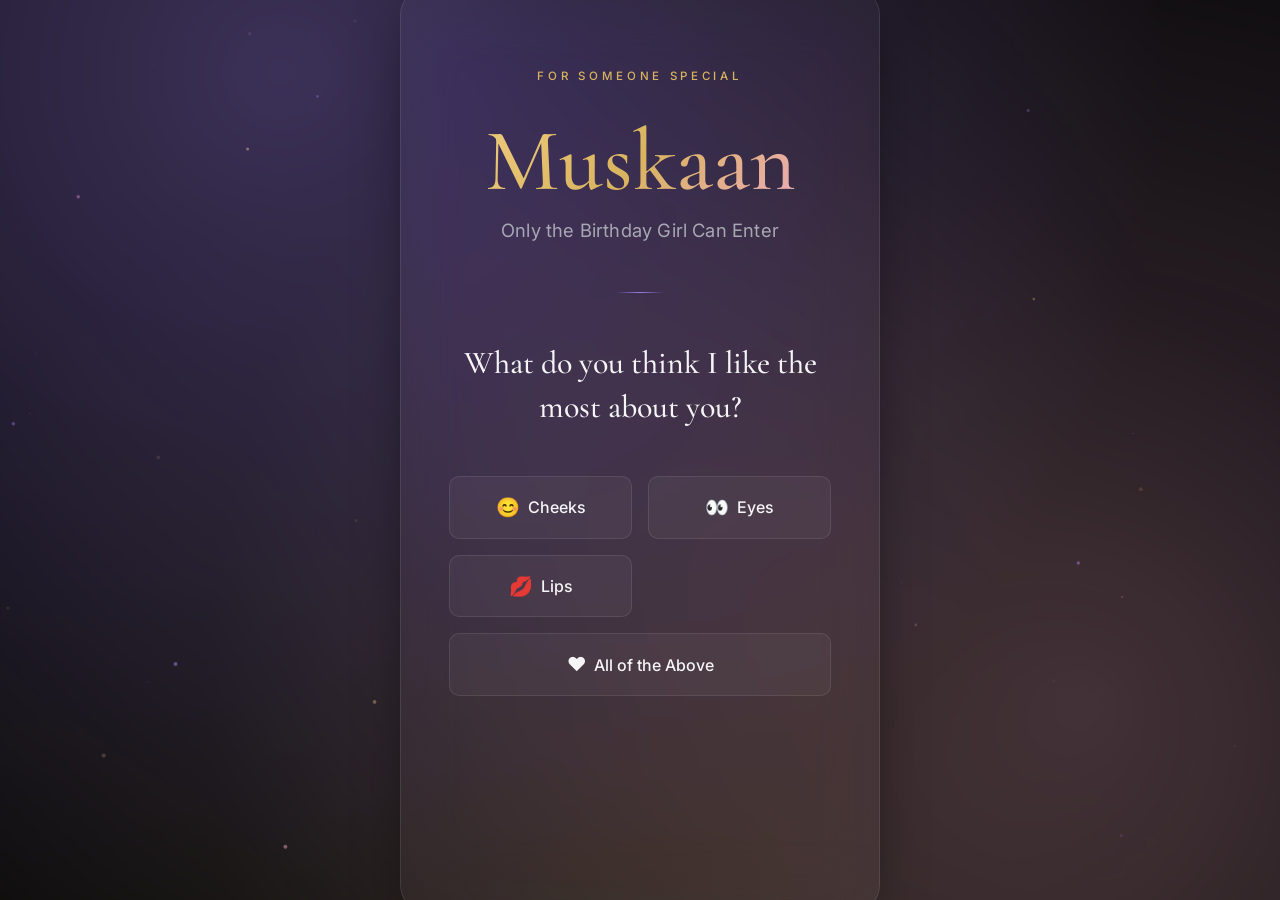
==== commit bca0c8fd: "chnages" ====
--- a/muskaan-birthday/muskaan-birthday/index.html
+++ b/muskaan-birthday/muskaan-birthday/index.html
@@ -1,185 +1,184 @@
 <!DOCTYPE html>
 <html lang="en">
+
 <head>
-  <meta charset="UTF-8" />
-  <meta name="viewport" content="width=device-width, initial-scale=1.0" />
-  <title>For Muskaan ❤️</title>
-  <meta name="description" content="A story made for one person." />
-
-  <!-- Fonts: Cormorant Garamond (display) + Inter (body) -->
-  <link rel="preconnect" href="https://fonts.googleapis.com" />
-  <link rel="preconnect" href="https://fonts.gstatic.com" crossorigin />
-  <link
-    href="https://fonts.googleapis.com/css2?family=Cormorant+Garamond:wght@400;500;600&family=Inter:wght@400;500;600;700&display=swap"
-    rel="stylesheet"
-  />
-
-  <link rel="stylesheet" href="css/reset.css" />
-  <link rel="stylesheet" href="css/variables.css" />
-  <link rel="stylesheet" href="css/phase0-gate.css" />
-  <link rel="stylesheet" href="css/phase1-password.css" />
-  <link rel="stylesheet" href="css/phase2-cinematic.css" />
-  <link rel="stylesheet" href="css/phase3-wheel.css" />
-  <link rel="stylesheet" href="css/phase4-cake.css" />
-  <link rel="stylesheet" href="css/phase5-flipbook.css" />
-  <link rel="stylesheet" href="css/phase6-gallery.css" />
-  <link rel="stylesheet" href="css/phase7-video.css" />
-  <link rel="stylesheet" href="css/phase8-counter.css" />
-  <link rel="stylesheet" href="css/phase9-compare.css" />
-  <link rel="stylesheet" href="css/phase10-calculator.css" />
-  <link rel="stylesheet" href="css/phase11-finale.css" />
-  <link rel="stylesheet" href="css/phase12-letter.css" />
-  <link rel="stylesheet" href="css/phase13-question.css" />
-  <link rel="stylesheet" href="css/phase14-ending.css" />
+    <meta charset="UTF-8" />
+    <meta name="viewport" content="width=device-width, initial-scale=1.0" />
+    <title>For Muskaan ❤️</title>
+    <meta name="description" content="A story made for one person." />
+
+    <!-- Fonts: Cormorant Garamond (display) + Inter (body) -->
+    <link rel="preconnect" href="https://fonts.googleapis.com" />
+    <link rel="preconnect" href="https://fonts.gstatic.com" crossorigin />
+    <link href="https://fonts.googleapis.com/css2?family=Cormorant+Garamond:wght@400;500;600&family=Inter:wght@400;500;600;700&display=swap" rel="stylesheet" />
+
+    <link rel="stylesheet" href="css/reset.css" />
+    <link rel="stylesheet" href="css/variables.css" />
+    <link rel="stylesheet" href="css/phase0-gate.css" />
+    <link rel="stylesheet" href="css/phase1-password.css" />
+    <link rel="stylesheet" href="css/phase2-cinematic.css" />
+    <link rel="stylesheet" href="css/phase3-wheel.css" />
+    <link rel="stylesheet" href="css/phase4-cake.css" />
+    <link rel="stylesheet" href="css/phase5-flipbook.css" />
+    <link rel="stylesheet" href="css/phase6-gallery.css" />
+    <link rel="stylesheet" href="css/phase7-video.css" />
+    <link rel="stylesheet" href="css/phase8-counter.css" />
+    <link rel="stylesheet" href="css/phase9-compare.css" />
+    <link rel="stylesheet" href="css/phase10-calculator.css" />
+    <link rel="stylesheet" href="css/phase11-finale.css" />
+    <link rel="stylesheet" href="css/phase12-letter.css" />
+    <link rel="stylesheet" href="css/phase13-question.css" />
+    <link rel="stylesheet" href="css/phase14-ending.css" />
 </head>
+
 <body>
 
-  <!-- ============================================
+    <!-- ============================================
        PHASE 0 — COUNTDOWN GATE
        Locks the whole site until the unlock date/time set in
        js/phase0-gate.js. "Skip For Now" is a dev-only bypass —
        remove that button before the real handoff if you want.
        ============================================ -->
-  <section class="phase0-gate" id="phase0-gate">
-    <div class="gate-inner">
-      <p class="gate-eyebrow">Something Is Coming</p>
-      <h1 class="gate-title">Not Yet, Muskaan ❤️</h1>
-
-      <div class="gate-countdown">
-        <div class="gate-unit">
-          <p class="gate-unit-value" id="gate-days">0</p>
-          <p class="gate-unit-label">Days</p>
-        </div>
-        <div class="gate-unit">
-          <p class="gate-unit-value" id="gate-hours">00</p>
-          <p class="gate-unit-label">Hours</p>
-        </div>
-        <div class="gate-unit">
-          <p class="gate-unit-value" id="gate-minutes">00</p>
-          <p class="gate-unit-label">Minutes</p>
-        </div>
-        <div class="gate-unit">
-          <p class="gate-unit-value" id="gate-seconds">00</p>
-          <p class="gate-unit-label">Seconds</p>
-        </div>
-      </div>
-
-      <p class="gate-message" id="gate-message"></p>
-
-      <button class="gate-skip" id="gate-skip-btn" type="button">Skip For Now</button>
-    </div>
-  </section>
-
-  <!-- Ambient particle atmosphere — persists across all phases -->
-  <canvas id="particle-canvas" aria-hidden="true"></canvas>
-
-  <!-- Background music — plays through the whole journey. Swap the file. -->
-  <audio id="bg-music" src="assets/audio/background-music.mp3" loop preload="auto"></audio>
-
-  <!-- ============================================
+    <section class="phase0-gate" id="phase0-gate">
+        <div class="gate-inner">
+            <p class="gate-eyebrow">Something Is Coming</p>
+            <h1 class="gate-title">Not Yet, Muskaan ❤️</h1>
+
+            <div class="gate-countdown">
+                <div class="gate-unit">
+                    <p class="gate-unit-value" id="gate-days">0</p>
+                    <p class="gate-unit-label">Days</p>
+                </div>
+                <div class="gate-unit">
+                    <p class="gate-unit-value" id="gate-hours">00</p>
+                    <p class="gate-unit-label">Hours</p>
+                </div>
+                <div class="gate-unit">
+                    <p class="gate-unit-value" id="gate-minutes">00</p>
+                    <p class="gate-unit-label">Minutes</p>
+                </div>
+                <div class="gate-unit">
+                    <p class="gate-unit-value" id="gate-seconds">00</p>
+                    <p class="gate-unit-label">Seconds</p>
+                </div>
+            </div>
+
+            <p class="gate-message" id="gate-message"></p>
+
+            <button class="gate-skip" id="gate-skip-btn" type="button">Skip For Now</button>
+        </div>
+    </section>
+
+    <!-- Ambient particle atmosphere — persists across all phases -->
+    <canvas id="particle-canvas" aria-hidden="true"></canvas>
+
+    <!-- Background music — plays through the whole journey. Swap the file. -->
+    <audio id="bg-music" src="assets/audio/background-music.mp3" loop preload="auto"></audio>
+
+    <!-- ============================================
        PHASE 1 — ENTRY SCREEN
        ============================================ -->
-  <main class="phase1" id="phase1">
-    <div class="entry-card" role="region" aria-label="Birthday website entry">
-      <p class="entry-eyebrow">For Someone Special</p>
-      <h1 class="entry-title">Muskaan</h1>
-      <p class="entry-subtitle">Only the Birthday Girl Can Enter</p>
-
-      <div class="entry-divider" aria-hidden="true"></div>
-
-      <p class="entry-question" id="entry-question">
-        What do you think I like the most about you?
-      </p>
-
-      <div class="entry-options" role="group" aria-labelledby="entry-question">
-        <button class="entry-option" data-answer="cheeks" type="button">
+    <main class="phase1" id="phase1">
+        <div class="entry-card" role="region" aria-label="Birthday website entry">
+            <p class="entry-eyebrow">For Someone Special</p>
+            <h1 class="entry-title">Muskaan</h1>
+            <p class="entry-subtitle">Only the Birthday Girl Can Enter</p>
+
+            <div class="entry-divider" aria-hidden="true"></div>
+
+            <p class="entry-question" id="entry-question">
+                What do you think I like the most about you?
+            </p>
+
+            <div class="entry-options" role="group" aria-labelledby="entry-question">
+                <button class="entry-option" data-answer="cheeks" type="button">
           <span class="opt-icon" aria-hidden="true">😊</span> Cheeks
         </button>
-        <button class="entry-option" data-answer="eyes" type="button">
+                <button class="entry-option" data-answer="eyes" type="button">
           <span class="opt-icon" aria-hidden="true">👀</span> Eyes
         </button>
-        <button class="entry-option" data-answer="lips" type="button">
+                <button class="entry-option" data-answer="lips" type="button">
           <span class="opt-icon" aria-hidden="true">💋</span> Lips
         </button>
-        <button class="entry-option is-all" data-answer="all" type="button">
+                <button class="entry-option is-all" data-answer="all" type="button">
           <span class="opt-icon" aria-hidden="true">❤️</span> All of the Above
         </button>
-      </div>
-
-      <p class="entry-feedback" id="entry-feedback" aria-live="polite"></p>
-
-      <button class="unlock-btn" id="unlock-btn" type="button">
+            </div>
+
+            <p class="entry-feedback" id="entry-feedback" aria-live="polite"></p>
+
+            <button class="unlock-btn" id="unlock-btn" type="button">
         Unlock Website
       </button>
-    </div>
-  </main>
-
-  <!-- ============================================
+        </div>
+    </main>
+
+    <!-- ============================================
        PHASE 2 — CINEMATIC INTRO
        Hidden until Phase 1 dispatches "phase1:complete".
        ============================================ -->
-  <section class="phase2" id="phase2" aria-hidden="true">
-    <div class="p2-black-veil" id="p2-black-veil"></div>
-    <canvas id="cosmos-canvas" aria-hidden="true"></canvas>
-
-    <div class="phase2-text-layer">
-      <p class="p2-line" id="p2-presents">Ajay Kumar Presents</p>
-
-      <div id="p2-story">
-        <span class="p2-story-line">A Story Made</span>
-        <span class="p2-story-line">For One Person</span>
-      </div>
-
-      <h2 class="p2-name" id="p2-name">❤️ MUSKAAN ❤️</h2>
-
-      <div class="p2-loading" id="p2-loading">
-        <p class="p2-loading-title" id="p2-loading-title">Access Granted...</p>
-        <p class="p2-loading-msg" id="p2-loading-msg"></p>
-        <div class="p2-bar-track">
-          <div class="p2-bar-fill" id="p2-bar-fill"></div>
-        </div>
-        <p class="p2-loading-pct" id="p2-loading-pct">0%</p>
-      </div>
-
-      <p class="p2-heart-line" id="p2-heart-line">
-        Every memory with you became my favorite story.
-      </p>
-
-      <div class="p2-countdown" id="p2-countdown"></div>
-
-      <div class="p2-celebration" id="p2-celebration">
-        <p class="p2-emoji" aria-hidden="true">🎉</p>
-        <h1 class="p2-happy-birthday">HAPPY BIRTHDAY</h1>
-        <h2 class="p2-muskaan-name">MUSKAAN ❤️</h2>
-      </div>
-    </div>
-
-    <div class="p2-balloons" id="p2-balloons" aria-hidden="true"></div>
-  </section>
-
-  <!-- ============================================
+    <section class="phase2" id="phase2" aria-hidden="true">
+        <div class="p2-black-veil" id="p2-black-veil"></div>
+        <canvas id="cosmos-canvas" aria-hidden="true"></canvas>
+
+        <div class="phase2-text-layer">
+            <p class="p2-line" id="p2-presents">Ajay Kumar Presents</p>
+
+            <div id="p2-story">
+                <span class="p2-story-line">A Story Made</span>
+                <span class="p2-story-line">For One Person</span>
+            </div>
+
+            <h2 class="p2-name" id="p2-name">❤️ MUSKAAN ❤️</h2>
+
+            <div class="p2-loading" id="p2-loading">
+                <p class="p2-loading-title" id="p2-loading-title">Access Granted...</p>
+                <p class="p2-loading-msg" id="p2-loading-msg"></p>
+                <div class="p2-bar-track">
+                    <div class="p2-bar-fill" id="p2-bar-fill"></div>
+                </div>
+                <p class="p2-loading-pct" id="p2-loading-pct">0%</p>
+            </div>
+
+            <p class="p2-heart-line" id="p2-heart-line">
+                Every memory with you became my favorite story.
+            </p>
+
+            <div class="p2-countdown" id="p2-countdown"></div>
+
+            <div class="p2-celebration" id="p2-celebration">
+                <p class="p2-emoji" aria-hidden="true">🎉</p>
+                <h1 class="p2-happy-birthday">HAPPY BIRTHDAY</h1>
+                <h2 class="p2-muskaan-name">MUSKAAN ❤️</h2>
+            </div>
+        </div>
+
+        <div class="p2-balloons" id="p2-balloons" aria-hidden="true"></div>
+    </section>
+
+    <!-- ============================================
        PHASE 3 — SPIN THE WHEEL (premium redesign)
        Hidden until Phase 2 dispatches "phase2:complete".
        ============================================ -->
-  <section class="phase3" id="phase3">
-    <div class="p3-backdrop" aria-hidden="true">
-      <span class="p3-orb p3-orb--purple"></span>
-      <span class="p3-orb p3-orb--pink"></span>
-      <span class="p3-orb p3-orb--gold"></span>
-    </div>
-    <canvas id="p3-cosmos-canvas" class="p3-cosmos-canvas" aria-hidden="true"></canvas>
-
-    <div class="p3-inner">
-      <p class="p3-eyebrow">A Little Surprise</p>
-      <h2 class="p3-title">Spin The Wheel</h2>
-      <p class="p3-subtitle">Let's see what surprise is waiting for you ❤️</p>
-
-      <div class="p3-wheel-wrap">
-        <div class="p3-wheel-outer-glow" aria-hidden="true"></div>
-        <div class="p3-pointer" aria-hidden="true"></div>
-
-        <div class="p3-wheel-disc" id="p3-wheel-disc">
-          <svg class="p3-wheel-svg" viewBox="0 0 600 600" aria-hidden="true">
+    <section class="phase3" id="phase3">
+        <div class="p3-backdrop" aria-hidden="true">
+            <span class="p3-orb p3-orb--purple"></span>
+            <span class="p3-orb p3-orb--pink"></span>
+            <span class="p3-orb p3-orb--gold"></span>
+        </div>
+        <canvas id="p3-cosmos-canvas" class="p3-cosmos-canvas" aria-hidden="true"></canvas>
+
+        <div class="p3-inner">
+            <p class="p3-eyebrow">A Little Surprise</p>
+            <h2 class="p3-title">Spin The Wheel</h2>
+            <p class="p3-subtitle">Let's see what surprise is waiting for you ❤️</p>
+
+            <div class="p3-wheel-wrap">
+                <div class="p3-wheel-outer-glow" aria-hidden="true"></div>
+                <div class="p3-pointer" aria-hidden="true"></div>
+
+                <div class="p3-wheel-disc" id="p3-wheel-disc">
+                    <svg class="p3-wheel-svg" viewBox="0 0 600 600" aria-hidden="true">
             <defs>
               <linearGradient id="p3NavyA" x1="0%" y1="0%" x2="100%" y2="100%">
                 <stop offset="0%" stop-color="#211c38" />
@@ -197,759 +196,764 @@
             </defs>
             <g id="p3-wheel-group"></g>
           </svg>
-        </div>
-
-        <div class="p3-wheel-sheen" aria-hidden="true"></div>
-        <div class="p3-labels" id="p3-labels"></div>
-
-        <button class="p3-hub" id="p3-hub" type="button" aria-label="Spin the wheel">
+                </div>
+
+                <div class="p3-wheel-sheen" aria-hidden="true"></div>
+                <div class="p3-labels" id="p3-labels"></div>
+
+                <button class="p3-hub" id="p3-hub" type="button" aria-label="Spin the wheel">
           <span class="p3-hub-text">Spin</span>
         </button>
-      </div>
-
-      <p class="p3-hint">Tap the center to spin</p>
-    </div>
-
-    <!-- Result / claim popup -->
-    <div class="p3-result-overlay" id="p3-result-overlay">
-      <div class="p3-result-card">
-        <div class="p3-result-body" id="p3-result-body">
-          <p class="p3-result-emoji" id="p3-result-emoji"></p>
-          <h3 class="p3-result-title" id="p3-result-title"></h3>
-          <p class="p3-result-desc" id="p3-result-desc"></p>
-          <button class="p3-claim-btn" id="p3-claim-btn" type="button">
+            </div>
+
+            <p class="p3-hint">Tap the center to spin</p>
+        </div>
+
+        <!-- Result / claim popup -->
+        <div class="p3-result-overlay" id="p3-result-overlay">
+            <div class="p3-result-card">
+                <div class="p3-result-body" id="p3-result-body">
+                    <p class="p3-result-emoji" id="p3-result-emoji"></p>
+                    <h3 class="p3-result-title" id="p3-result-title"></h3>
+                    <p class="p3-result-desc" id="p3-result-desc"></p>
+                    <button class="p3-claim-btn" id="p3-claim-btn" type="button">
             Claim My Reward ❤️
           </button>
-        </div>
-
-        <div class="p3-claimed-block" id="p3-claimed-block">
-          <p class="p3-claimed-text">Reward Successfully Claimed ❤️</p>
-          <button class="p3-continue-btn" id="p3-continue-btn" type="button">
+                </div>
+
+                <div class="p3-claimed-block" id="p3-claimed-block">
+                    <p class="p3-claimed-text">Reward Successfully Claimed ❤️</p>
+                    <button class="p3-continue-btn" id="p3-continue-btn" type="button">
             Continue
           </button>
-        </div>
-      </div>
-    </div>
-  </section>
-
-  <!-- ============================================
+                </div>
+            </div>
+        </div>
+    </section>
+
+    <!-- ============================================
        PHASE 4 — BIRTHDAY CAKE
        Hidden until Phase 3 dispatches "phase3:complete".
        ============================================ -->
-  <section class="phase4" id="phase4">
-    <div class="p4-backdrop" aria-hidden="true">
-      <span class="p4-orb p4-orb--purple"></span>
-      <span class="p4-orb p4-orb--gold"></span>
-    </div>
-
-    <div class="p4-inner">
-      <p class="p4-eyebrow">Make A Wish</p>
-      <h2 class="p4-title">Blow Out The Candles</h2>
-      <p class="p4-subtitle">Tap each flame to make it disappear 🕯️</p>
-
-      <div class="cake-scene">
-        <div class="cake">
-          <div class="candles" id="p4-candles">
-            <button class="candle" type="button" aria-label="Blow out candle">
+    <section class="phase4" id="phase4">
+        <div class="p4-backdrop" aria-hidden="true">
+            <span class="p4-orb p4-orb--purple"></span>
+            <span class="p4-orb p4-orb--gold"></span>
+        </div>
+
+        <div class="p4-inner">
+            <p class="p4-eyebrow">Make A Wish</p>
+            <h2 class="p4-title">Blow Out The Candles</h2>
+            <p class="p4-subtitle">Tap each flame to make it disappear 🕯️</p>
+
+            <div class="cake-scene">
+                <div class="cake">
+                    <div class="candles" id="p4-candles">
+                        <button class="candle" type="button" aria-label="Blow out candle">
               <span class="flame"></span>
               <span class="wick"></span>
             </button>
-            <button class="candle" type="button" aria-label="Blow out candle">
+                        <button class="candle" type="button" aria-label="Blow out candle">
               <span class="flame"></span>
               <span class="wick"></span>
             </button>
-            <button class="candle" type="button" aria-label="Blow out candle">
+                        <button class="candle" type="button" aria-label="Blow out candle">
               <span class="flame"></span>
               <span class="wick"></span>
             </button>
-            <button class="candle" type="button" aria-label="Blow out candle">
+                        <button class="candle" type="button" aria-label="Blow out candle">
               <span class="flame"></span>
               <span class="wick"></span>
             </button>
-            <button class="candle" type="button" aria-label="Blow out candle">
+                        <button class="candle" type="button" aria-label="Blow out candle">
               <span class="flame"></span>
               <span class="wick"></span>
             </button>
-          </div>
-
-          <div class="cake-tier cake-tier--top"></div>
-          <div class="cake-tier cake-tier--bottom">
-            <div class="cake-decor">
-              <span></span><span></span><span></span><span></span><span></span>
-            </div>
-          </div>
-          <div class="cake-plate"></div>
-        </div>
-      </div>
-
-      <p class="p4-hint" id="p4-progress">0 of 5 candles out</p>
-    </div>
-
-    <!-- Celebration overlay -->
-    <div class="p4-celebrate" id="p4-celebrate">
-      <p class="p4-celebrate-emoji" aria-hidden="true">🎂</p>
-      <h2 class="p4-celebrate-title">Happy Birthday Muskaan ❤️</h2>
-      <button class="p4-continue-btn" id="p4-continue-btn" type="button">
+                    </div>
+
+                    <div class="cake-tier cake-tier--top"></div>
+                    <div class="cake-tier cake-tier--bottom">
+                        <div class="cake-decor">
+                            <span></span><span></span><span></span><span></span><span></span>
+                        </div>
+                    </div>
+                    <div class="cake-plate"></div>
+                </div>
+            </div>
+
+            <p class="p4-hint" id="p4-progress">0 of 5 candles out</p>
+        </div>
+
+        <!-- Celebration overlay -->
+        <div class="p4-celebrate" id="p4-celebrate">
+            <p class="p4-celebrate-emoji" aria-hidden="true">🎂</p>
+            <h2 class="p4-celebrate-title">Happy Birthday Muskaan ❤️</h2>
+            <button class="p4-continue-btn" id="p4-continue-btn" type="button">
         Continue
       </button>
-    </div>
-
-    <!-- Swap with your own track -->
-    <audio id="p4-audio" src="assets/audio/happy-birthday.mp3" preload="none"></audio>
-  </section>
-
-  <!-- ============================================
+        </div>
+
+        <!-- Swap with your own track -->
+        <audio id="p4-audio" src="assets/audio/happy-birthday.mp3" preload="none"></audio>
+    </section>
+
+    <!-- ============================================
        PHASE 5 — INTERACTIVE FLIP BOOK
        Hidden until Phase 4 dispatches "phase4:complete".
        ============================================ -->
-  <section class="phase5" id="phase5">
-    <canvas id="p5-cosmos-canvas" class="p5-cosmos-canvas" aria-hidden="true"></canvas>
-
-    <div class="p5-inner">
-      <p class="p5-eyebrow">Our Story</p>
-      <h2 class="p5-title">Turn The Page</h2>
-
-      <div class="p5-book-row">
-        <button class="p5-nav-btn" id="p5-prev" type="button" aria-label="Previous page">‹</button>
-
-        <div class="p5-book-wrap">
-          <div id="p5-flipbook">
-
-            <!-- COVER -->
-            <div class="p5-page p5-page--cover">
-              <div class="p5-page-inner">
-                <h3 class="p5-cover-title">Our Little Story ❤️</h3>
-                <p class="p5-cover-subtitle">Ajay Kumar &amp; Muskaan</p>
-                <div class="p5-cover-divider"></div>
-                <p class="p5-cover-quote">"A few pages of a story that changed my life forever."</p>
-              </div>
-            </div>
-
-            <!-- CHAPTER 1 — Happy Birthday -->
-            <div class="p5-page">
-              <div class="p5-page-inner">
-                <p class="p5-chapter-eyebrow">Chapter 1</p>
-                <h3 class="p5-chapter-title">Happy Birthday</h3>
-                <div class="p5-lines">
-                  <p class="p5-line p5-line--emphasis">Happy Birthday Muskaan ❤️</p>
-                  <p class="p5-line">This isn't just a birthday website.</p>
-                  <p class="p5-line">It's a small collection of memories...</p>
-                  <p class="p5-line">Let's turn the pages together.</p>
-                </div>
-              </div>
-            </div>
-
-            <!-- CHAPTER 2 — The Girl I Never Noticed -->
-            <div class="p5-page">
-              <div class="p5-page-inner">
-                <p class="p5-chapter-eyebrow">Chapter 2</p>
-                <h3 class="p5-chapter-title">The Girl I Never Noticed</h3>
-                <div class="p5-lines">
-                  <p class="p5-line">When you first joined our company...</p>
-                  <p class="p5-line">You were just another new employee.</p>
-                  <p class="p5-line">For three or four days...</p>
-                  <p class="p5-line">I didn't even pay much attention.</p>
-                  <p class="p5-line">Life felt completely normal.</p>
-                  <p class="p5-line">Little did I know...</p>
-                  <p class="p5-line">Everything was about to change.</p>
-                </div>
-              </div>
-            </div>
-
-            <!-- CHAPTER 3 — The Moment Everything Changed (Page A) -->
-            <div class="p5-page">
-              <div class="p5-page-inner">
-                <p class="p5-chapter-eyebrow">Chapter 3</p>
-                <h3 class="p5-chapter-title">The Moment Everything Changed</h3>
-                <div class="p5-photo-frame p5-photo-frame--portrait">
-                  <img src="assets/images/muskaan-portrait.jpg" alt="Muskaan" />
-                </div>
-                <div class="p5-lines">
-                  <p class="p5-line">Then came the office event.</p>
-                  <p class="p5-line">That day...</p>
-                  <p class="p5-line">You weren't wearing your nose pin.</p>
-                  <p class="p5-line">For the first time... I truly saw you.</p>
-                </div>
-              </div>
-            </div>
-
-            <!-- CHAPTER 3 (Continued) -->
-            <div class="p5-page">
-              <div class="p5-page-inner">
-                <p class="p5-continued-tag">— Chapter 3, continued —</p>
-                <div class="p5-lines">
-                  <p class="p5-line">I still don't know how to explain it.</p>
-                  <p class="p5-line">It wasn't just beauty.</p>
-                  <p class="p5-line">It felt like time stopped.</p>
-                  <p class="p5-line">My heart raced. My mind went blank.</p>
-                  <p class="p5-line">Butterflies filled my chest.</p>
-                  <p class="p5-line">I'd never experienced that feeling before.</p>
-                  <p class="p5-line p5-line--quote">That single moment quietly changed everything.</p>
-                </div>
-              </div>
-            </div>
-
-            <!-- CHAPTER 4 — The Longest Weekend -->
-            <div class="p5-page">
-              <div class="p5-page-inner">
-                <p class="p5-chapter-eyebrow">Chapter 4</p>
-                <h3 class="p5-chapter-title">The Longest Weekend</h3>
-                <div class="p5-lines">
-                  <p class="p5-line">That night... I couldn't sleep.</p>
-                  <p class="p5-line">I kept thinking about you.</p>
-                  <p class="p5-line">I searched for your Instagram.</p>
-                  <p class="p5-line">I wanted to know more about you.</p>
-                  <p class="p5-line">Sunday felt like it would never end.</p>
-                </div>
-              </div>
-            </div>
-
-            <!-- CHAPTER 4 (Continued) -->
-            <div class="p5-page">
-              <div class="p5-page-inner">
-                <p class="p5-continued-tag">— Chapter 4, continued —</p>
-                <div class="p5-lines">
-                  <p class="p5-line">I was just waiting...</p>
-                  <p class="p5-line">Waiting for Monday.</p>
-                  <p class="p5-line p5-line--quote">I couldn't wait to see you again.</p>
-                </div>
-              </div>
-            </div>
-
-            <!-- CHAPTER 5 — Our First Conversation -->
-            <div class="p5-page">
-              <div class="p5-page-inner">
-                <p class="p5-chapter-eyebrow">Chapter 5</p>
-                <h3 class="p5-chapter-title">Our First Conversation</h3>
-                <div class="p5-lines">
-                  <p class="p5-line">Monday finally arrived.</p>
-                  <p class="p5-line">But... you didn't even look at me.</p>
-                  <p class="p5-line">You didn't talk to me.</p>
-                  <p class="p5-line">I kept wondering...</p>
-                  <p class="p5-line">Did I do something wrong?</p>
-                </div>
-              </div>
-            </div>
-
-            <!-- CHAPTER 5 (Continued) -->
-            <div class="p5-page">
-              <div class="p5-page-inner">
-                <p class="p5-continued-tag">— Chapter 5, continued —</p>
-                <div class="p5-lines">
-                  <p class="p5-line">Finally... I gathered all my courage.</p>
-                  <p class="p5-line">I walked towards you.</p>
-                  <p class="p5-line">With a nervous smile I asked...</p>
-                  <p class="p5-line p5-line--quote">"Muskaan... what happened?</p>
-                  <p class="p5-line p5-line--quote">Why aren't you talking to me?"</p>
-                </div>
-              </div>
-            </div>
-
-            <!-- CHAPTER 5 (Continued) -->
-            <div class="p5-page">
-              <div class="p5-page-inner">
-                <p class="p5-continued-tag">— Chapter 5, continued —</p>
-                <div class="p5-lines">
-                  <p class="p5-line">You smiled. You said,</p>
-                  <p class="p5-line p5-line--quote">"Nothing happened, Ajay.</p>
-                  <p class="p5-line p5-line--quote">You should be the one starting the conversation."</p>
-                  <p class="p5-line">That tiny conversation became the beginning of something beautiful.</p>
-                </div>
-              </div>
-            </div>
-
-            <!-- CHAPTER 6 — The Smartest Trick 😄 -->
-            <div class="p5-page">
-              <div class="p5-page-inner">
-                <p class="p5-chapter-eyebrow">Chapter 6</p>
-                <h3 class="p5-chapter-title">The Smartest Trick 😄</h3>
-                <div class="p5-lines">
-                  <p class="p5-line">One day...</p>
-                  <p class="p5-line">You mentioned a LinkedIn problem.</p>
-                  <p class="p5-line">That became my golden opportunity.</p>
-                  <p class="p5-line">I casually asked...</p>
-                  <p class="p5-line p5-line--quote">"Give me your number. I'll help you."</p>
-                </div>
-              </div>
-            </div>
-
-            <!-- CHAPTER 6 (Continued) -->
-            <div class="p5-page">
-              <div class="p5-page-inner">
-                <p class="p5-continued-tag">— Chapter 6, continued —</p>
-                <div class="p5-lines">
-                  <p class="p5-line">Maybe I solved your LinkedIn problem.</p>
-                  <p class="p5-line">But honestly...</p>
-                  <p class="p5-line">I was happier because I finally had your WhatsApp number.</p>
-                  <p class="p5-line p5-line--quote">From that day... our conversations never really stopped.</p>
-                </div>
-              </div>
-            </div>
-
-            <!-- CHAPTER 7 — Late Night Talks -->
-            <div class="p5-page">
-              <div class="p5-page-inner">
-                <p class="p5-chapter-eyebrow">Chapter 7</p>
-                <h3 class="p5-chapter-title">Late Night Talks</h3>
-                <div class="p5-lines">
-                  <p class="p5-line">Slowly...</p>
-                  <p class="p5-line">One conversation became many.</p>
-                  <p class="p5-line">One hour. Two hours.</p>
-                  <p class="p5-line">Sometimes... three in the morning.</p>
-                </div>
-              </div>
-            </div>
-
-            <!-- CHAPTER 7 (Continued) -->
-            <div class="p5-page">
-              <div class="p5-page-inner">
-                <p class="p5-continued-tag">— Chapter 7, continued —</p>
-                <div class="p5-lines">
-                  <p class="p5-line">Those late-night conversations...</p>
-                  <p class="p5-line">Those random laughs...</p>
-                  <p class="p5-line">Those little moments...</p>
-                  <p class="p5-line p5-line--quote">Will always stay close to my heart.</p>
-                </div>
-              </div>
-            </div>
-
-            <!-- CHAPTER 8 — Our First Ride -->
-            <div class="p5-page">
-              <div class="p5-page-inner">
-                <p class="p5-chapter-eyebrow">Chapter 8</p>
-                <h3 class="p5-chapter-title">Our First Ride</h3>
-                <div class="p5-lines">
-                  <p class="p5-line">One day...</p>
-                  <p class="p5-line">I dropped you at the office on my bike.</p>
-                  <p class="p5-line">It was only a short ride.</p>
-                  <p class="p5-line p5-line--quote">But I'll never forget it.</p>
-                </div>
-              </div>
-            </div>
-
-            <!-- CHAPTER 8 (Continued) -->
-            <div class="p5-page">
-              <div class="p5-page-inner">
-                <p class="p5-continued-tag">— Chapter 8, continued —</p>
-                <div class="p5-lines">
-                  <p class="p5-line">Sometimes... life made things difficult.</p>
-                  <p class="p5-line">People stared.</p>
-                  <p class="p5-line">Situations became uncomfortable.</p>
-                  <p class="p5-line">So instead... we travelled together in an auto.</p>
-                </div>
-              </div>
-            </div>
-
-            <!-- CHAPTER 8 (Continued) -->
-            <div class="p5-page">
-              <div class="p5-page-inner">
-                <p class="p5-continued-tag">— Chapter 8, continued —</p>
-                <div class="p5-lines">
-                  <p class="p5-line">Even that simple auto ride became one of my favorite memories.</p>
-                  <p class="p5-line">Sometimes...</p>
-                  <p class="p5-line p5-line--quote">The smallest journeys become the biggest memories.</p>
-                </div>
-              </div>
-            </div>
-
-            <!-- CHAPTER 9 — From Friendship To Love -->
-            <div class="p5-page">
-              <div class="p5-page-inner">
-                <p class="p5-chapter-eyebrow">Chapter 9</p>
-                <h3 class="p5-chapter-title">From Friendship To Love</h3>
-                <div class="p5-lines">
-                  <p class="p5-line">At first...</p>
-                  <p class="p5-line">Even a hug felt impossible.</p>
-                  <p class="p5-line">Whenever I tried... you became shy.</p>
-                  <p class="p5-line p5-line--quote">It was honestly adorable.</p>
-                </div>
-              </div>
-            </div>
-
-            <!-- CHAPTER 9 (Continued) -->
-            <div class="p5-page">
-              <div class="p5-page-inner">
-                <p class="p5-continued-tag">— Chapter 9, continued —</p>
-                <div class="p5-lines">
-                  <p class="p5-line">Then came our first handshake.</p>
-                  <p class="p5-line">More conversations. More trust. More smiles.</p>
-                  <p class="p5-line">Without realizing it...</p>
-                  <p class="p5-line p5-line--quote">Friendship slowly became love.</p>
-                </div>
-              </div>
-            </div>
-
-            <!-- CHAPTER 10 — My Favourite Picture (Page A: photo only) -->
-            <div class="p5-page">
-              <div class="p5-page-inner">
-                <p class="p5-chapter-eyebrow">Chapter 10</p>
-                <h3 class="p5-chapter-title">My Favourite Picture</h3>
-                <div class="p5-photo-frame p5-photo-frame--full">
-                  <img src="assets/images/first-selfie.jpg" alt="Our first selfie" />
-                </div>
-              </div>
-            </div>
-
-            <!-- CHAPTER 10 (Continued) -->
-            <div class="p5-page">
-              <div class="p5-page-inner">
-                <p class="p5-continued-tag">— Chapter 10, continued —</p>
-                <div class="p5-lines">
-                  <p class="p5-line">This picture...</p>
-                  <p class="p5-line">Will always be one of my favorites.</p>
-                  <p class="p5-line">Not because it's perfect.</p>
-                  <p class="p5-line">But because it reminds me of how happy we were.</p>
-                  <p class="p5-line p5-line--quote">Some pictures become memories forever.</p>
-                </div>
-              </div>
-            </div>
-
-            <!-- CHAPTER 11 — My Promise ❤️ -->
-            <div class="p5-page">
-              <div class="p5-page-inner">
-                <p class="p5-chapter-eyebrow">Chapter 11</p>
-                <h3 class="p5-chapter-title">My Promise ❤️</h3>
-                <div class="p5-lines">
-                  <p class="p5-line">Muskaan...</p>
-                  <p class="p5-line">Meeting you was never part of my plan.</p>
-                  <p class="p5-line">Yet somehow...</p>
-                  <p class="p5-line p5-line--quote">It became one of the best things that ever happened to me.</p>
-                </div>
-              </div>
-            </div>
-
-            <!-- CHAPTER 11 (Continued) -->
-            <div class="p5-page">
-              <div class="p5-page-inner">
-                <p class="p5-continued-tag">— Chapter 11, continued —</p>
-                <div class="p5-lines">
-                  <p class="p5-line">Thank you...</p>
-                  <p class="p5-line">For every conversation.</p>
-                  <p class="p5-line">For every laugh.</p>
-                  <p class="p5-line">For every smile.</p>
-                  <p class="p5-line">For every memory.</p>
-                </div>
-              </div>
-            </div>
-
-            <!-- CHAPTER 11 (Continued) -->
-            <div class="p5-page">
-              <div class="p5-page-inner">
-                <p class="p5-continued-tag">— Chapter 11, continued —</p>
-                <div class="p5-lines">
-                  <p class="p5-line">I don't want to make promises that life may not allow.</p>
-                  <p class="p5-line p5-line--quote">But I do want to promise this...</p>
-                </div>
-              </div>
-            </div>
-
-            <!-- CHAPTER 11 (Continued) — Final page -->
-            <div class="p5-page">
-              <div class="p5-page-inner">
-                <p class="p5-continued-tag">— Chapter 11, continued —</p>
-                <div class="p5-lines">
-                  <p class="p5-line">I promise to always respect you.</p>
-                  <p class="p5-line">I promise to always wish for your happiness.</p>
-                  <p class="p5-line">I promise to always smile whenever I remember our story.</p>
-                  <p class="p5-line">No matter where life takes us...</p>
-                  <p class="p5-line p5-line--emphasis">You'll always have a special place in my heart.</p>
-                  <p class="p5-line p5-line--emphasis">Happy Birthday Muskaan ❤️</p>
-                  <p class="p5-line p5-line--quote">With Love, Ajay Kumar</p>
-                  <button class="p5-final-btn" id="p5-final-btn" type="button">Continue</button>
-                </div>
-              </div>
-            </div>
-
-          </div>
-        </div>
-
-        <button class="p5-nav-btn" id="p5-next" type="button" aria-label="Next page">›</button>
-      </div>
-
-      <p class="p5-hint">Use the arrows, or drag a page's corner to turn it</p>
-    </div>
-
-    <!-- Page-turn sound — swap the file if you'd like a different one -->
-    <audio id="p5-flip-sound" src="assets/audio/page-flip.mp3" preload="auto"></audio>
-  </section>
-
-  <!-- ============================================
+    <section class="phase5" id="phase5">
+        <canvas id="p5-cosmos-canvas" class="p5-cosmos-canvas" aria-hidden="true"></canvas>
+
+        <div class="p5-inner">
+            <p class="p5-eyebrow">Our Story</p>
+            <h2 class="p5-title">Turn The Page</h2>
+
+            <div class="p5-book-row">
+                <button class="p5-nav-btn" id="p5-prev" type="button" aria-label="Previous page">‹</button>
+
+                <div class="p5-book-wrap">
+                    <div id="p5-flipbook">
+
+                        <!-- COVER -->
+                        <div class="p5-page p5-page--cover">
+                            <div class="p5-page-inner">
+                                <h3 class="p5-cover-title">Our Little Story ❤️</h3>
+                                <p class="p5-cover-subtitle">Ajay Kumar &amp; Muskaan</p>
+                                <div class="p5-cover-divider"></div>
+                                <p class="p5-cover-quote">"A few pages of a story that changed my life forever."</p>
+                            </div>
+                        </div>
+
+                        <!-- CHAPTER 1 — Happy Birthday -->
+                        <div class="p5-page">
+                            <div class="p5-page-inner">
+                                <p class="p5-chapter-eyebrow">Chapter 1</p>
+                                <h3 class="p5-chapter-title">Happy Birthday</h3>
+                                <div class="p5-lines">
+                                    <p class="p5-line p5-line--emphasis">Happy Birthday Muskaan ❤️</p>
+                                    <p class="p5-line">This isn't just a birthday website.</p>
+                                    <p class="p5-line">It's a small collection of memories...</p>
+                                    <p class="p5-line">Let's turn the pages together.</p>
+                                </div>
+                            </div>
+                        </div>
+
+                        <!-- CHAPTER 2 — The Girl I Never Noticed -->
+                        <div class="p5-page">
+                            <div class="p5-page-inner">
+                                <p class="p5-chapter-eyebrow">Chapter 2</p>
+                                <h3 class="p5-chapter-title">The Girl I Never Noticed</h3>
+                                <div class="p5-lines">
+                                    <p class="p5-line">When you first joined our company...</p>
+                                    <p class="p5-line">You were just another new employee.</p>
+                                    <p class="p5-line">For three or four days...</p>
+                                    <p class="p5-line">I didn't even pay much attention.</p>
+                                    <p class="p5-line">Life felt completely normal.</p>
+                                    <p class="p5-line">Little did I know...</p>
+                                    <p class="p5-line">Everything was about to change.</p>
+                                </div>
+                            </div>
+                        </div>
+
+                        <!-- CHAPTER 3 — The Moment Everything Changed (Page A) -->
+                        <div class="p5-page">
+                            <div class="p5-page-inner">
+                                <p class="p5-chapter-eyebrow">Chapter 3</p>
+                                <h3 class="p5-chapter-title">The Moment Everything Changed</h3>
+                                <div class="p5-photo-frame p5-photo-frame--portrait">
+                                    <img src="assets/images/muskaan-portrait.jpeg" alt="Muskaan" />
+                                </div>
+                                <div class="p5-lines">
+                                    <p class="p5-line">Then came the office event.</p>
+                                    <p class="p5-line">That day...</p>
+                                    <p class="p5-line">You weren't wearing your nose pin.</p>
+                                    <p class="p5-line">For the first time... I truly saw you.</p>
+                                </div>
+                            </div>
+                        </div>
+
+                        <!-- CHAPTER 3 (Continued) -->
+                        <div class="p5-page">
+                            <div class="p5-page-inner">
+                                <p class="p5-continued-tag">— Chapter 3, continued —</p>
+                                <div class="p5-lines">
+                                    <p class="p5-line">I still don't know how to explain it.</p>
+                                    <p class="p5-line">It wasn't just beauty.</p>
+                                    <p class="p5-line">It felt like time stopped.</p>
+                                    <p class="p5-line">My heart raced. My mind went blank.</p>
+                                    <p class="p5-line">Butterflies filled my chest.</p>
+                                    <p class="p5-line">I'd never experienced that feeling before.</p>
+                                    <p class="p5-line p5-line--quote">That single moment quietly changed everything.</p>
+                                </div>
+                            </div>
+                        </div>
+
+                        <!-- CHAPTER 4 — The Longest Weekend -->
+                        <div class="p5-page">
+                            <div class="p5-page-inner">
+                                <p class="p5-chapter-eyebrow">Chapter 4</p>
+                                <h3 class="p5-chapter-title">The Longest Weekend</h3>
+                                <div class="p5-lines">
+                                    <p class="p5-line">That night... I couldn't sleep.</p>
+                                    <p class="p5-line">I kept thinking about you.</p>
+                                    <p class="p5-line">I searched for your Instagram.</p>
+                                    <p class="p5-line">I wanted to know more about you.</p>
+                                    <p class="p5-line">Sunday felt like it would never end.</p>
+                                </div>
+                            </div>
+                        </div>
+
+                        <!-- CHAPTER 4 (Continued) -->
+                        <div class="p5-page">
+                            <div class="p5-page-inner">
+                                <p class="p5-continued-tag">— Chapter 4, continued —</p>
+                                <div class="p5-lines">
+                                    <p class="p5-line">I was just waiting...</p>
+                                    <p class="p5-line">Waiting for Monday.</p>
+                                    <p class="p5-line p5-line--quote">I couldn't wait to see you again.</p>
+                                </div>
+                            </div>
+                        </div>
+
+                        <!-- CHAPTER 5 — Our First Conversation -->
+                        <div class="p5-page">
+                            <div class="p5-page-inner">
+                                <p class="p5-chapter-eyebrow">Chapter 5</p>
+                                <h3 class="p5-chapter-title">Our First Conversation</h3>
+                                <div class="p5-lines">
+                                    <p class="p5-line">Monday finally arrived.</p>
+                                    <p class="p5-line">But... you didn't even look at me.</p>
+                                    <p class="p5-line">You didn't talk to me.</p>
+                                    <p class="p5-line">I kept wondering...</p>
+                                    <p class="p5-line">Did I do something wrong?</p>
+                                </div>
+                            </div>
+                        </div>
+
+                        <!-- CHAPTER 5 (Continued) -->
+                        <div class="p5-page">
+                            <div class="p5-page-inner">
+                                <p class="p5-continued-tag">— Chapter 5, continued —</p>
+                                <div class="p5-lines">
+                                    <p class="p5-line">Finally... I gathered all my courage.</p>
+                                    <p class="p5-line">I walked towards you.</p>
+                                    <p class="p5-line">With a nervous smile I asked...</p>
+                                    <p class="p5-line p5-line--quote">"Muskaan... what happened?</p>
+                                    <p class="p5-line p5-line--quote">Why aren't you talking to me?"</p>
+                                </div>
+                            </div>
+                        </div>
+
+                        <!-- CHAPTER 5 (Continued) -->
+                        <div class="p5-page">
+                            <div class="p5-page-inner">
+                                <p class="p5-continued-tag">— Chapter 5, continued —</p>
+                                <div class="p5-lines">
+                                    <p class="p5-line">You smiled. You said,</p>
+                                    <p class="p5-line p5-line--quote">"Nothing happened, Ajay.</p>
+                                    <p class="p5-line p5-line--quote">You should be the one starting the conversation."</p>
+                                    <p class="p5-line">That tiny conversation became the beginning of something beautiful.</p>
+                                </div>
+                            </div>
+                        </div>
+
+                        <!-- CHAPTER 6 — The Smartest Trick 😄 -->
+                        <div class="p5-page">
+                            <div class="p5-page-inner">
+                                <p class="p5-chapter-eyebrow">Chapter 6</p>
+                                <h3 class="p5-chapter-title">The Smartest Trick 😄</h3>
+                                <div class="p5-lines">
+                                    <p class="p5-line">One day...</p>
+                                    <p class="p5-line">You mentioned a LinkedIn problem.</p>
+                                    <p class="p5-line">That became my golden opportunity.</p>
+                                    <p class="p5-line">I casually asked...</p>
+                                    <p class="p5-line p5-line--quote">"Give me your number. I'll help you."</p>
+                                </div>
+                            </div>
+                        </div>
+
+                        <!-- CHAPTER 6 (Continued) -->
+                        <div class="p5-page">
+                            <div class="p5-page-inner">
+                                <p class="p5-continued-tag">— Chapter 6, continued —</p>
+                                <div class="p5-lines">
+                                    <p class="p5-line">Maybe I solved your LinkedIn problem.</p>
+                                    <p class="p5-line">But honestly...</p>
+                                    <p class="p5-line">I was happier because I finally had your WhatsApp number.</p>
+                                    <p class="p5-line p5-line--quote">From that day... our conversations never really stopped.</p>
+                                </div>
+                            </div>
+                        </div>
+
+                        <!-- CHAPTER 7 — Late Night Talks -->
+                        <div class="p5-page">
+                            <div class="p5-page-inner">
+                                <p class="p5-chapter-eyebrow">Chapter 7</p>
+                                <h3 class="p5-chapter-title">Late Night Talks</h3>
+                                <div class="p5-lines">
+                                    <p class="p5-line">Slowly...</p>
+                                    <p class="p5-line">One conversation became many.</p>
+                                    <p class="p5-line">One hour. Two hours.</p>
+                                    <p class="p5-line">Sometimes... three in the morning.</p>
+                                </div>
+                            </div>
+                        </div>
+
+                        <!-- CHAPTER 7 (Continued) -->
+                        <div class="p5-page">
+                            <div class="p5-page-inner">
+                                <p class="p5-continued-tag">— Chapter 7, continued —</p>
+                                <div class="p5-lines">
+                                    <p class="p5-line">Those late-night conversations...</p>
+                                    <p class="p5-line">Those random laughs...</p>
+                                    <p class="p5-line">Those little moments...</p>
+                                    <p class="p5-line p5-line--quote">Will always stay close to my heart.</p>
+                                </div>
+                            </div>
+                        </div>
+
+                        <!-- CHAPTER 8 — Our First Ride -->
+                        <div class="p5-page">
+                            <div class="p5-page-inner">
+                                <p class="p5-chapter-eyebrow">Chapter 8</p>
+                                <h3 class="p5-chapter-title">Our First Ride</h3>
+                                <div class="p5-lines">
+                                    <p class="p5-line">One day...</p>
+                                    <p class="p5-line">I dropped you at the office on my bike.</p>
+                                    <p class="p5-line">It was only a short ride.</p>
+                                    <p class="p5-line p5-line--quote">But I'll never forget it.</p>
+                                </div>
+                            </div>
+                        </div>
+
+                        <!-- CHAPTER 8 (Continued) -->
+                        <div class="p5-page">
+                            <div class="p5-page-inner">
+                                <p class="p5-continued-tag">— Chapter 8, continued —</p>
+                                <div class="p5-lines">
+                                    <p class="p5-line">Sometimes... life made things difficult.</p>
+                                    <p class="p5-line">People stared.</p>
+                                    <p class="p5-line">Situations became uncomfortable.</p>
+                                    <p class="p5-line">So instead... we travelled together in an auto.</p>
+                                </div>
+                            </div>
+                        </div>
+
+                        <!-- CHAPTER 8 (Continued) -->
+                        <div class="p5-page">
+                            <div class="p5-page-inner">
+                                <p class="p5-continued-tag">— Chapter 8, continued —</p>
+                                <div class="p5-lines">
+                                    <p class="p5-line">Even that simple auto ride became one of my favorite memories.</p>
+                                    <p class="p5-line">Sometimes...</p>
+                                    <p class="p5-line p5-line--quote">The smallest journeys become the biggest memories.</p>
+                                </div>
+                            </div>
+                        </div>
+
+                        <!-- CHAPTER 9 — From Friendship To Love -->
+                        <div class="p5-page">
+                            <div class="p5-page-inner">
+                                <p class="p5-chapter-eyebrow">Chapter 9</p>
+                                <h3 class="p5-chapter-title">From Friendship To Love</h3>
+                                <div class="p5-lines">
+                                    <p class="p5-line">At first...</p>
+                                    <p class="p5-line">Even a hug felt impossible.</p>
+                                    <p class="p5-line">Whenever I tried... you became shy.</p>
+                                    <p class="p5-line p5-line--quote">It was honestly adorable.</p>
+                                </div>
+                            </div>
+                        </div>
+
+                        <!-- CHAPTER 9 (Continued) -->
+                        <div class="p5-page">
+                            <div class="p5-page-inner">
+                                <p class="p5-continued-tag">— Chapter 9, continued —</p>
+                                <div class="p5-lines">
+                                    <p class="p5-line">Then came our first handshake.</p>
+                                    <p class="p5-line">More conversations. More trust. More smiles.</p>
+                                    <p class="p5-line">Without realizing it...</p>
+                                    <p class="p5-line p5-line--quote">Friendship slowly became love.</p>
+                                </div>
+                            </div>
+                        </div>
+
+                        <!-- CHAPTER 10 — My Favourite Picture (Page A: photo only) -->
+                        <div class="p5-page">
+                            <div class="p5-page-inner">
+                                <p class="p5-chapter-eyebrow">Chapter 10</p>
+                                <h3 class="p5-chapter-title">My Favourite Picture</h3>
+                                <div class="p5-photo-frame p5-photo-frame--full">
+                                    <img src="assets/images/first-selfie.jpeg" alt="Our first selfie" />
+                                </div>
+                            </div>
+                        </div>
+
+                        <!-- CHAPTER 10 (Continued) -->
+                        <div class="p5-page">
+                            <div class="p5-page-inner">
+                                <p class="p5-continued-tag">— Chapter 10, continued —</p>
+                                <div class="p5-lines">
+                                    <p class="p5-line">This picture...</p>
+                                    <p class="p5-line">Will always be one of my favorites.</p>
+                                    <p class="p5-line">Not because it's perfect.</p>
+                                    <p class="p5-line">But because it reminds me of how happy we were.</p>
+                                    <p class="p5-line p5-line--quote">Some pictures become memories forever.</p>
+                                </div>
+                            </div>
+                        </div>
+
+                        <!-- CHAPTER 11 — My Promise ❤️ -->
+                        <div class="p5-page">
+                            <div class="p5-page-inner">
+                                <p class="p5-chapter-eyebrow">Chapter 11</p>
+                                <h3 class="p5-chapter-title">My Promise ❤️</h3>
+                                <div class="p5-lines">
+                                    <p class="p5-line">Muskaan...</p>
+                                    <p class="p5-line">Meeting you was never part of my plan.</p>
+                                    <p class="p5-line">Yet somehow...</p>
+                                    <p class="p5-line p5-line--quote">It became one of the best things that ever happened to me.</p>
+                                </div>
+                            </div>
+                        </div>
+
+                        <!-- CHAPTER 11 (Continued) -->
+                        <div class="p5-page">
+                            <div class="p5-page-inner">
+                                <p class="p5-continued-tag">— Chapter 11, continued —</p>
+                                <div class="p5-lines">
+                                    <p class="p5-line">Thank you...</p>
+                                    <p class="p5-line">For every conversation.</p>
+                                    <p class="p5-line">For every laugh.</p>
+                                    <p class="p5-line">For every smile.</p>
+                                    <p class="p5-line">For every memory.</p>
+                                </div>
+                            </div>
+                        </div>
+
+                        <!-- CHAPTER 11 (Continued) -->
+                        <div class="p5-page">
+                            <div class="p5-page-inner">
+                                <p class="p5-continued-tag">— Chapter 11, continued —</p>
+                                <div class="p5-lines">
+                                    <p class="p5-line">I don't want to make promises that life may not allow.</p>
+                                    <p class="p5-line p5-line--quote">But I do want to promise this...</p>
+                                </div>
+                            </div>
+                        </div>
+
+                        <!-- CHAPTER 11 (Continued) — Final page -->
+                        <div class="p5-page">
+                            <div class="p5-page-inner">
+                                <p class="p5-continued-tag">— Chapter 11, continued —</p>
+                                <div class="p5-lines">
+                                    <p class="p5-line">I promise to always respect you.</p>
+                                    <p class="p5-line">I promise to always wish for your happiness.</p>
+                                    <p class="p5-line">I promise to always smile whenever I remember our story.</p>
+                                    <p class="p5-line">No matter where life takes us...</p>
+                                    <p class="p5-line p5-line--emphasis">You'll always have a special place in my heart.</p>
+                                    <p class="p5-line p5-line--emphasis">Happy Birthday Muskaan ❤️</p>
+                                    <p class="p5-line p5-line--quote">With Love, Ajay Kumar</p>
+                                    <button class="p5-final-btn" id="p5-final-btn" type="button">Continue</button>
+                                </div>
+                            </div>
+                        </div>
+
+                    </div>
+                </div>
+
+                <button class="p5-nav-btn" id="p5-next" type="button" aria-label="Next page">›</button>
+            </div>
+
+            <p class="p5-hint">Use the arrows, or drag a page's corner to turn it</p>
+        </div>
+
+        <!-- Page-turn sound — swap the file if you'd like a different one -->
+        <audio id="p5-flip-sound" src="assets/audio/page-flip.mp3" preload="auto"></audio>
+    </section>
+
+    <!-- ============================================
        PHASE 6 — PHOTO GALLERY
        Hidden until Phase 5 dispatches "phase5:complete".
        ============================================ -->
-  <section class="phase6" id="phase6">
-    <div class="p6-backdrop" aria-hidden="true">
-      <span class="p6-orb p6-orb--purple"></span>
-      <span class="p6-orb p6-orb--pink"></span>
-    </div>
-
-    <div class="p6-inner">
-      <p class="p6-eyebrow">A Few Favorites</p>
-      <h2 class="p6-title">Our Gallery</h2>
-      <p class="p6-subtitle">Tap a photo to see it up close ❤️</p>
-
-      <div class="p6-clothesline" id="p6-clothesline"></div>
-
-      <button class="p6-continue-btn" id="p6-continue-btn" type="button">
+    <section class="phase6" id="phase6">
+        <div class="p6-backdrop" aria-hidden="true">
+            <span class="p6-orb p6-orb--purple"></span>
+            <span class="p6-orb p6-orb--pink"></span>
+        </div>
+
+        <div class="p6-inner">
+            <p class="p6-eyebrow">A Few Favorites</p>
+            <h2 class="p6-title">Our Gallery</h2>
+            <p class="p6-subtitle">Tap a photo to see it up close ❤️</p>
+
+            <div class="p6-clothesline" id="p6-clothesline"></div>
+
+            <button class="p6-continue-btn" id="p6-continue-btn" type="button">
         Continue
       </button>
-    </div>
-
-    <!-- Lightbox -->
-    <div class="p6-lightbox" id="p6-lightbox">
-      <div class="p6-lightbox-card">
-        <button class="p6-lightbox-close" id="p6-lightbox-close" type="button" aria-label="Close">×</button>
-        <img class="p6-lightbox-photo" id="p6-lightbox-photo" src="" alt="" />
-      </div>
-    </div>
-  </section>
-
-  <!-- ============================================
+        </div>
+
+        <!-- Lightbox -->
+        <div class="p6-lightbox" id="p6-lightbox">
+            <div class="p6-lightbox-card">
+                <button class="p6-lightbox-close" id="p6-lightbox-close" type="button" aria-label="Close">×</button>
+                <img class="p6-lightbox-photo" id="p6-lightbox-photo" src="" alt="" />
+            </div>
+        </div>
+    </section>
+
+    <!-- ============================================
        PHASE 7 — VIDEO MESSAGE
        Hidden until Phase 6 dispatches "phase6:complete".
        ============================================ -->
-  <section class="phase7" id="phase7">
-    <div class="p7-backdrop" aria-hidden="true">
-      <span class="p7-orb p7-orb--purple"></span>
-      <span class="p7-orb p7-orb--gold"></span>
-    </div>
-
-    <div class="p7-inner">
-      <p class="p7-eyebrow">A Message For You</p>
-      <h2 class="p7-title">Just Watch This ❤️</h2>
-
-      <div class="p7-player">
-        <!-- Google Drive embed — replace the ID in the src if you swap videos -->
-        <iframe
-          id="p7-drive-frame"
-          src="https://drive.google.com/file/d/1BbFRcCFUo2IECu4pKJNWl1SHRev1IDgT/preview"
-          allow="autoplay"
-          allowfullscreen
-          frameborder="0"
-        ></iframe>
-        <!-- Catches just the first click so we can duck the background
+    <section class="phase7" id="phase7">
+        <div class="p7-backdrop" aria-hidden="true">
+            <span class="p7-orb p7-orb--purple"></span>
+            <span class="p7-orb p7-orb--gold"></span>
+        </div>
+
+        <div class="p7-inner">
+            <p class="p7-eyebrow">A Message For You</p>
+            <h2 class="p7-title">Just Watch This ❤️</h2>
+
+            <div class="p7-player">
+                <!-- Google Drive embed — replace the ID in the src if you swap videos -->
+                <iframe id="p7-drive-frame" src="https://drive.google.com/file/d/1BbFRcCFUo2IECu4pKJNWl1SHRev1IDgT/preview" allow="autoplay" allowfullscreen frameborder="0"></iframe>
+                <!-- Catches just the first click so we can duck the background
              music the moment she starts the video, then gets out of the
              way so every control (play, volume, fullscreen) works normally -->
-        <div class="p7-click-catcher" id="p7-click-catcher"></div>
-      </div>
-
-      <p class="p7-hint">Once you've watched it, tap Continue below ❤️</p>
-      <button class="p7-continue-btn" id="p7-continue-btn" type="button">
+                <div class="p7-click-catcher" id="p7-click-catcher"></div>
+            </div>
+
+            <p class="p7-hint">Once you've watched it, tap Continue below ❤️</p>
+            <button class="p7-continue-btn" id="p7-continue-btn" type="button">
         <span class="p7-continue-pointer" aria-hidden="true">👆</span>
         Click Here To Continue
       </button>
-    </div>
-  </section>
-
-  <!-- ============================================
+        </div>
+    </section>
+
+    <!-- ============================================
        PHASE 8 — LIVE LOVE COUNTER
        Hidden until Phase 7 dispatches "phase7:complete".
        ============================================ -->
-  <section class="phase8" id="phase8">
-    <div class="p8-backdrop" aria-hidden="true">
-      <span class="p8-orb p8-orb--pink"></span>
-      <span class="p8-orb p8-orb--purple"></span>
-    </div>
-
-    <div class="p8-inner">
-      <p class="p8-eyebrow">Still Counting</p>
-      <h2 class="p8-title">Every Second With You</h2>
-      <p class="p8-subtitle">Counting every moment since April 2025</p>
-
-      <div class="p8-counter">
-        <div class="p8-unit">
-          <p class="p8-unit-value" id="p8-days">0</p>
-          <p class="p8-unit-label">Days</p>
-        </div>
-        <div class="p8-unit">
-          <p class="p8-unit-value" id="p8-hours">00</p>
-          <p class="p8-unit-label">Hours</p>
-        </div>
-        <div class="p8-unit">
-          <p class="p8-unit-value" id="p8-minutes">00</p>
-          <p class="p8-unit-label">Minutes</p>
-        </div>
-        <div class="p8-unit">
-          <p class="p8-unit-value" id="p8-seconds">00</p>
-          <p class="p8-unit-label">Seconds</p>
-        </div>
-      </div>
-      <p class="p8-since">and counting, forever ❤️</p>
-
-      <button class="p8-continue-btn" id="p8-continue-btn" type="button">Continue</button>
-    </div>
-  </section>
-
-  <!-- ============================================
+    <section class="phase8" id="phase8">
+        <div class="p8-backdrop" aria-hidden="true">
+            <span class="p8-orb p8-orb--pink"></span>
+            <span class="p8-orb p8-orb--purple"></span>
+        </div>
+
+        <div class="p8-inner">
+            <p class="p8-eyebrow">Still Counting</p>
+            <h2 class="p8-title">Every Second With You</h2>
+            <p class="p8-subtitle">Counting every moment since April 2025</p>
+
+            <div class="p8-counter">
+                <div class="p8-unit">
+                    <p class="p8-unit-value" id="p8-days">0</p>
+                    <p class="p8-unit-label">Days</p>
+                </div>
+                <div class="p8-unit">
+                    <p class="p8-unit-value" id="p8-hours">00</p>
+                    <p class="p8-unit-label">Hours</p>
+                </div>
+                <div class="p8-unit">
+                    <p class="p8-unit-value" id="p8-minutes">00</p>
+                    <p class="p8-unit-label">Minutes</p>
+                </div>
+                <div class="p8-unit">
+                    <p class="p8-unit-value" id="p8-seconds">00</p>
+                    <p class="p8-unit-label">Seconds</p>
+                </div>
+            </div>
+            <p class="p8-since">and counting, forever ❤️</p>
+
+            <button class="p8-continue-btn" id="p8-continue-btn" type="button">Continue</button>
+        </div>
+    </section>
+
+    <!-- ============================================
        PHASE 9 — HOW MUCH I LOVE YOU
        Hidden until Phase 8 dispatches "phase8:complete".
        ============================================ -->
-  <section class="phase9" id="phase9">
-    <div class="p9-inner">
-      <p class="p9-eyebrow">A Silly Little Test</p>
-      <h2 class="p9-title">How Much I Love You</h2>
-
-      <div class="p9-bars">
-        <div class="p9-bar-row">
-          <span class="p9-bar-label">Chocolate</span>
-          <div class="p9-bar-track"><div class="p9-bar-fill" data-value="72"></div></div>
-          <span class="p9-bar-pct">0%</span>
-        </div>
-        <div class="p9-bar-row">
-          <span class="p9-bar-label">Pizza</span>
-          <div class="p9-bar-track"><div class="p9-bar-fill" data-value="68"></div></div>
-          <span class="p9-bar-pct">0%</span>
-        </div>
-        <div class="p9-bar-row">
-          <span class="p9-bar-label">Sleep</span>
-          <div class="p9-bar-track"><div class="p9-bar-fill" data-value="80"></div></div>
-          <span class="p9-bar-pct">0%</span>
-        </div>
-        <div class="p9-bar-row">
-          <span class="p9-bar-label">Everything Else</span>
-          <div class="p9-bar-track"><div class="p9-bar-fill" data-value="90"></div></div>
-          <span class="p9-bar-pct">0%</span>
-        </div>
-        <div class="p9-bar-row p9-bar-row--muskaan">
-          <span class="p9-bar-label">Muskaan</span>
-          <div class="p9-bar-track"><div class="p9-bar-fill" data-value="100"></div></div>
-          <span class="p9-bar-pct">0%</span>
-        </div>
-      </div>
-
-      <div class="p9-climax" id="p9-climax">
-        <p class="p9-climax-line">Calculating Infinity...</p>
-        <p class="p9-climax-line is-error">ERROR</p>
-        <p class="p9-climax-line is-final">Love Cannot Be Measured ❤️</p>
-      </div>
-
-      <button class="p9-continue-btn" id="p9-continue-btn" type="button">Continue</button>
-    </div>
-  </section>
-
-  <!-- ============================================
+    <section class="phase9" id="phase9">
+        <div class="p9-inner">
+            <p class="p9-eyebrow">A Silly Little Test</p>
+            <h2 class="p9-title">How Much I Love You</h2>
+
+            <div class="p9-bars">
+                <div class="p9-bar-row">
+                    <span class="p9-bar-label">Chocolate</span>
+                    <div class="p9-bar-track">
+                        <div class="p9-bar-fill" data-value="72"></div>
+                    </div>
+                    <span class="p9-bar-pct">0%</span>
+                </div>
+                <div class="p9-bar-row">
+                    <span class="p9-bar-label">Pizza</span>
+                    <div class="p9-bar-track">
+                        <div class="p9-bar-fill" data-value="68"></div>
+                    </div>
+                    <span class="p9-bar-pct">0%</span>
+                </div>
+                <div class="p9-bar-row">
+                    <span class="p9-bar-label">Sleep</span>
+                    <div class="p9-bar-track">
+                        <div class="p9-bar-fill" data-value="80"></div>
+                    </div>
+                    <span class="p9-bar-pct">0%</span>
+                </div>
+                <div class="p9-bar-row">
+                    <span class="p9-bar-label">Everything Else</span>
+                    <div class="p9-bar-track">
+                        <div class="p9-bar-fill" data-value="90"></div>
+                    </div>
+                    <span class="p9-bar-pct">0%</span>
+                </div>
+                <div class="p9-bar-row p9-bar-row--muskaan">
+                    <span class="p9-bar-label">Muskaan</span>
+                    <div class="p9-bar-track">
+                        <div class="p9-bar-fill" data-value="100"></div>
+                    </div>
+                    <span class="p9-bar-pct">0%</span>
+                </div>
+            </div>
+
+            <div class="p9-climax" id="p9-climax">
+                <p class="p9-climax-line">Calculating Infinity...</p>
+                <p class="p9-climax-line is-error">ERROR</p>
+                <p class="p9-climax-line is-final">Love Cannot Be Measured ❤️</p>
+            </div>
+
+            <button class="p9-continue-btn" id="p9-continue-btn" type="button">Continue</button>
+        </div>
+    </section>
+
+    <!-- ============================================
        PHASE 10 — LOVE CALCULATOR
        Hidden until Phase 9 dispatches "phase9:complete".
        ============================================ -->
-  <section class="phase10" id="phase10">
-    <div class="p10-card">
-      <p class="p10-eyebrow">Just For Fun</p>
-      <h2 class="p10-title">Love Calculator</h2>
-
-      <div class="p10-names">
-        <div class="p10-name-field">Ajay Kumar</div>
-        <span class="p10-heart-icon">❤️</span>
-        <div class="p10-name-field">Muskaan</div>
-      </div>
-
-      <button class="p10-calc-btn" id="p10-calc-btn" type="button">Calculate</button>
-
-      <div class="p10-loading" id="p10-loading">
-        <div class="p10-spinner"></div>
-        <p class="p10-loading-text" id="p10-loading-text">Reading heartbeats...</p>
-      </div>
-
-      <div class="p10-result" id="p10-result">
-        <p class="p10-result-pct">999999999999%</p>
-        <p class="p10-result-sub">System Overflow</p>
-        <p class="p10-result-final">Too Much Love Detected ❤️</p>
-        <button class="p10-continue-btn" id="p10-continue-btn" type="button">Continue</button>
-      </div>
-    </div>
-  </section>
-
-  <!-- ============================================
+    <section class="phase10" id="phase10">
+        <div class="p10-card">
+            <p class="p10-eyebrow">Just For Fun</p>
+            <h2 class="p10-title">Love Calculator</h2>
+
+            <div class="p10-names">
+                <div class="p10-name-field">Ajay Kumar</div>
+                <span class="p10-heart-icon">❤️</span>
+                <div class="p10-name-field">Muskaan</div>
+            </div>
+
+            <button class="p10-calc-btn" id="p10-calc-btn" type="button">Calculate</button>
+
+            <div class="p10-loading" id="p10-loading">
+                <div class="p10-spinner"></div>
+                <p class="p10-loading-text" id="p10-loading-text">Reading heartbeats...</p>
+            </div>
+
+            <div class="p10-result" id="p10-result">
+                <p class="p10-result-pct">999999999999%</p>
+                <p class="p10-result-sub">System Overflow</p>
+                <p class="p10-result-final">Too Much Love Detected ❤️</p>
+                <button class="p10-continue-btn" id="p10-continue-btn" type="button">Continue</button>
+            </div>
+        </div>
+    </section>
+
+    <!-- ============================================
        PHASE 11 — FINALE
        Hidden until Phase 10 dispatches "phase10:complete".
        ============================================ -->
-  <section class="phase11" id="phase11">
-    <canvas id="p11-cosmos-canvas" class="p11-cosmos-canvas" aria-hidden="true"></canvas>
-    <div class="p11-hearts" id="p11-hearts" aria-hidden="true"></div>
-
-    <div class="p11-inner">
-      <p class="p11-eyebrow" id="p11-eyebrow">🎉</p>
-      <h2 class="p11-title" id="p11-title">Happy Birthday, Muskaan</h2>
-      <p class="p11-subtitle" id="p11-subtitle">One more thing before we finish...</p>
-      <button class="p11-continue-btn" id="p11-continue-btn" type="button">Continue</button>
-    </div>
-  </section>
-
-  <!-- ============================================
+    <section class="phase11" id="phase11">
+        <canvas id="p11-cosmos-canvas" class="p11-cosmos-canvas" aria-hidden="true"></canvas>
+        <div class="p11-hearts" id="p11-hearts" aria-hidden="true"></div>
+
+        <div class="p11-inner">
+            <p class="p11-eyebrow" id="p11-eyebrow">🎉</p>
+            <h2 class="p11-title" id="p11-title">Happy Birthday, Muskaan</h2>
+            <p class="p11-subtitle" id="p11-subtitle">One more thing before we finish...</p>
+            <button class="p11-continue-btn" id="p11-continue-btn" type="button">Continue</button>
+        </div>
+    </section>
+
+    <!-- ============================================
        PHASE 12 — FINAL LETTER
        Hidden until Phase 11 dispatches "phase11:complete".
        ============================================ -->
-  <section class="phase12" id="phase12">
-    <div class="p12-card">
-      <p class="p12-eyebrow">One Last Thing</p>
-      <p class="p12-letter-body" id="p12-letter-body"></p>
-      <p class="p12-final-line" id="p12-final-line"></p>
-      <button class="p12-continue-btn" id="p12-continue-btn" type="button">Continue</button>
-    </div>
-  </section>
-
-  <!-- ============================================
+    <section class="phase12" id="phase12">
+        <div class="p12-card">
+            <p class="p12-eyebrow">One Last Thing</p>
+            <p class="p12-letter-body" id="p12-letter-body"></p>
+            <p class="p12-final-line" id="p12-final-line"></p>
+            <button class="p12-continue-btn" id="p12-continue-btn" type="button">Continue</button>
+        </div>
+    </section>
+
+    <!-- ============================================
        PHASE 13 — FINAL QUESTION
        Hidden until Phase 12 dispatches "phase12:complete".
        ============================================ -->
-  <section class="phase13" id="phase13">
-    <div class="p13-inner">
-      <p class="p13-eyebrow">One Last Question</p>
-      <h2 class="p13-question">Will You Keep Making Beautiful Memories With Me?</h2>
-
-      <div class="p13-button-field" id="p13-button-field">
-        <span class="p13-reaction" id="p13-reaction" aria-hidden="true">🥹</span>
-        <button class="p13-btn p13-btn--no" id="p13-no-btn" type="button">NO 💔</button>
-        <button class="p13-btn p13-btn--yes" id="p13-yes-btn" type="button">YES ❤️</button>
-      </div>
-    </div>
-  </section>
-
-  <!-- ============================================
+    <section class="phase13" id="phase13">
+        <div class="p13-inner">
+            <p class="p13-eyebrow">One Last Question</p>
+            <h2 class="p13-question">Will You Keep Making Beautiful Memories With Me?</h2>
+
+            <div class="p13-button-field" id="p13-button-field">
+                <span class="p13-reaction" id="p13-reaction" aria-hidden="true">🥹</span>
+                <button class="p13-btn p13-btn--no" id="p13-no-btn" type="button">NO 💔</button>
+                <button class="p13-btn p13-btn--yes" id="p13-yes-btn" type="button">YES ❤️</button>
+            </div>
+        </div>
+    </section>
+
+    <!-- ============================================
        PHASE 14 — ENDING (final screen, stays forever)
        Hidden until Phase 13 dispatches "phase13:complete".
        ============================================ -->
-  <section class="phase14" id="phase14">
-    <canvas id="p14-cosmos-canvas" class="p14-cosmos-canvas" aria-hidden="true"></canvas>
-    <div class="p14-hearts" id="p14-hearts" aria-hidden="true"></div>
-
-    <div class="p14-inner">
-      <p class="p14-heart-icon" aria-hidden="true">❤️</p>
-      <h2 class="p14-title">Happy Birthday Muskaan ❤️</h2>
-      <div class="p14-divider"></div>
-      <div class="p14-lines">
-        <p>Thank you for making my life happier.</p>
-        <p>Thank you for every smile.</p>
-        <p>Thank you for every memory since April 2025.</p>
-        <p>May this birthday bring you everything you dream of.</p>
-        <p>I hope we keep writing beautiful chapters together.</p>
-      </div>
-      <p class="p14-signoff">Forever Yours, Ajay Kumar ❤️</p>
-    </div>
-  </section>
-
-  <!-- Libraries -->
-  <script src="https://cdn.jsdelivr.net/npm/gsap@3.12.5/dist/gsap.min.js"></script>
-  <script src="https://cdn.jsdelivr.net/npm/canvas-confetti@1.9.3/dist/confetti.browser.min.js"></script>
-  <script src="https://cdn.jsdelivr.net/npm/page-flip@2.0.7/dist/js/page-flip.browser.js"></script>
-  <script src="https://cdn.jsdelivr.net/npm/typed.js@2.1.0/dist/typed.umd.js"></script>
-
-  <script src="js/phase0-gate.js"></script>
-  <script src="js/particles.js"></script>
-  <script src="js/background-music.js"></script>
-  <script src="js/phase1-password.js"></script>
-  <script src="js/cosmos-canvas.js"></script>
-  <script src="js/phase2-cinematic.js"></script>
-  <script src="js/phase3-wheel.js"></script>
-  <script src="js/phase4-cake.js"></script>
-  <script src="js/phase5-flipbook.js"></script>
-  <script src="js/phase6-gallery.js"></script>
-  <script src="js/phase7-video.js"></script>
-  <script src="js/phase8-counter.js"></script>
-  <script src="js/phase9-compare.js"></script>
-  <script src="js/phase10-calculator.js"></script>
-  <script src="js/phase11-finale.js"></script>
-  <script src="js/phase12-letter.js"></script>
-  <script src="js/phase13-question.js"></script>
-  <script src="js/phase14-ending.js"></script>
+    <section class="phase14" id="phase14">
+        <canvas id="p14-cosmos-canvas" class="p14-cosmos-canvas" aria-hidden="true"></canvas>
+        <div class="p14-hearts" id="p14-hearts" aria-hidden="true"></div>
+
+        <div class="p14-inner">
+            <p class="p14-heart-icon" aria-hidden="true">❤️</p>
+            <h2 class="p14-title">Happy Birthday Muskaan ❤️</h2>
+            <div class="p14-divider"></div>
+            <div class="p14-lines">
+                <p>Thank you for making my life happier.</p>
+                <p>Thank you for every smile.</p>
+                <p>Thank you for every memory since April 2025.</p>
+                <p>May this birthday bring you everything you dream of.</p>
+                <p>I hope we keep writing beautiful chapters together.</p>
+            </div>
+            <p class="p14-signoff">Forever Yours, Ajay Kumar ❤️</p>
+        </div>
+    </section>
+
+    <!-- Libraries -->
+    <script src="https://cdn.jsdelivr.net/npm/gsap@3.12.5/dist/gsap.min.js"></script>
+    <script src="https://cdn.jsdelivr.net/npm/canvas-confetti@1.9.3/dist/confetti.browser.min.js"></script>
+    <script src="https://cdn.jsdelivr.net/npm/page-flip@2.0.7/dist/js/page-flip.browser.js"></script>
+    <script src="https://cdn.jsdelivr.net/npm/typed.js@2.1.0/dist/typed.umd.js"></script>
+
+    <script src="js/phase0-gate.js"></script>
+    <script src="js/particles.js"></script>
+    <script src="js/background-music.js"></script>
+    <script src="js/phase1-password.js"></script>
+    <script src="js/cosmos-canvas.js"></script>
+    <script src="js/phase2-cinematic.js"></script>
+    <script src="js/phase3-wheel.js"></script>
+    <script src="js/phase4-cake.js"></script>
+    <script src="js/phase5-flipbook.js"></script>
+    <script src="js/phase6-gallery.js"></script>
+    <script src="js/phase7-video.js"></script>
+    <script src="js/phase8-counter.js"></script>
+    <script src="js/phase9-compare.js"></script>
+    <script src="js/phase10-calculator.js"></script>
+    <script src="js/phase11-finale.js"></script>
+    <script src="js/phase12-letter.js"></script>
+    <script src="js/phase13-question.js"></script>
+    <script src="js/phase14-ending.js"></script>
 </body>
+
 </html>
--- a/muskaan-birthday/muskaan-birthday/css/phase5-flipbook.css
+++ b/muskaan-birthday/muskaan-birthday/css/phase5-flipbook.css
@@ -5,354 +5,372 @@
    ============================================ */
 
 .phase5 {
-  position: fixed;
-  inset: 0;
-  z-index: 20;
-  display: flex;
-  align-items: center;
-  justify-content: center;
-  overflow: hidden;
-  background: radial-gradient(circle at 50% 10%, #17111f 0%, #09090b 55%, #060608 100%);
-  opacity: 0;
-  visibility: hidden;
+    position: fixed;
+    inset: 0;
+    z-index: 20;
+    display: flex;
+    align-items: center;
+    justify-content: center;
+    overflow: hidden;
+    background: radial-gradient(circle at 50% 10%, #17111f 0%, #09090b 55%, #060608 100%);
+    opacity: 0;
+    visibility: hidden;
 }
 
 .phase5.is-active {
-  opacity: 1;
-  visibility: visible;
+    opacity: 1;
+    visibility: visible;
 }
 
 .p5-cosmos-canvas {
-  position: absolute;
-  inset: 0;
-  z-index: 0;
-  pointer-events: none;
+    position: absolute;
+    inset: 0;
+    z-index: 0;
+    pointer-events: none;
 }
 
 .p5-inner {
-  position: relative;
-  z-index: 2;
-  display: flex;
-  flex-direction: column;
-  align-items: center;
-  gap: var(--space-sm);
-  padding: var(--space-lg) var(--space-sm);
-  width: 100%;
-  max-width: 900px;
-  text-align: center;
+    position: relative;
+    z-index: 2;
+    display: flex;
+    flex-direction: column;
+    align-items: center;
+    gap: var(--space-sm);
+    padding: var(--space-lg) var(--space-sm);
+    width: 100%;
+    max-width: 900px;
+    text-align: center;
 }
 
 .p5-eyebrow {
-  font-size: var(--fs-eyebrow);
-  letter-spacing: var(--tracking-eyebrow);
-  text-transform: uppercase;
-  color: var(--accent-gold);
-  font-weight: 500;
+    font-size: var(--fs-eyebrow);
+    letter-spacing: var(--tracking-eyebrow);
+    text-transform: uppercase;
+    color: var(--accent-gold);
+    font-weight: 500;
 }
 
 .p5-title {
-  font-family: var(--font-display);
-  font-weight: 500;
-  font-size: var(--fs-h2);
-  color: var(--text);
-  margin-top: -0.5rem;
-  margin-bottom: var(--space-sm);
-}
+    font-family: var(--font-display);
+    font-weight: 500;
+    font-size: var(--fs-h2);
+    color: var(--text);
+    margin-top: -0.5rem;
+    margin-bottom: var(--space-sm);
+}
+
 
 /* ---- Book + nav row ---- */
+
 .p5-book-row {
-  display: flex;
-  align-items: center;
-  justify-content: center;
-  gap: clamp(0.5rem, 3vw, 2rem);
-  width: 100%;
+    display: flex;
+    align-items: center;
+    justify-content: center;
+    gap: clamp(0.5rem, 3vw, 2rem);
+    width: 100%;
 }
 
 .p5-nav-btn {
-  flex-shrink: 0;
-  width: 46px;
-  height: 46px;
-  border-radius: 50%;
-  background: var(--bg-glass);
-  border: 1px solid var(--border-glass);
-  color: var(--accent-gold-bright);
-  font-size: 1.2rem;
-  display: flex;
-  align-items: center;
-  justify-content: center;
-  transition: transform var(--dur-fast) var(--ease-soft), border-color var(--dur-fast) var(--ease-soft),
-    box-shadow var(--dur-fast) var(--ease-soft);
+    flex-shrink: 0;
+    width: 46px;
+    height: 46px;
+    border-radius: 50%;
+    background: var(--bg-glass);
+    border: 1px solid var(--border-glass);
+    color: var(--accent-gold-bright);
+    font-size: 1.2rem;
+    display: flex;
+    align-items: center;
+    justify-content: center;
+    transition: transform var(--dur-fast) var(--ease-soft), border-color var(--dur-fast) var(--ease-soft), box-shadow var(--dur-fast) var(--ease-soft);
 }
 
 .p5-nav-btn:hover:not(:disabled) {
-  border-color: var(--border-glass-hover);
-  box-shadow: var(--glow-gold);
-  transform: scale(1.08);
+    border-color: var(--border-glass-hover);
+    box-shadow: var(--glow-gold);
+    transform: scale(1.08);
 }
 
 .p5-nav-btn:disabled {
-  opacity: 0.25;
-  cursor: not-allowed;
-}
+    opacity: 0.25;
+    cursor: not-allowed;
+}
+
 
 /* ---- StPageFlip container ----
    Portrait single-page on phones; widens into a real two-page open-book
    spread once there's enough room (tablet/desktop). Height has a hard
    floor so pages never get squeezed shorter than their content needs. */
+
 .p5-book-wrap {
-  position: relative;
-  width: min(380px, 84vw);
-  height: clamp(460px, 64vh, 600px);
-  filter: drop-shadow(0 34px 70px rgba(0, 0, 0, 0.65));
+    position: relative;
+    width: min(380px, 84vw);
+    height: clamp(460px, 64vh, 600px);
+    filter: drop-shadow(0 34px 70px rgba(0, 0, 0, 0.65));
 }
 
 @media (min-width: 720px) {
-  .p5-book-wrap {
-    width: min(820px, 90vw);
-  }
+    .p5-book-wrap {
+        width: min(820px, 90vw);
+    }
 }
 
 #p5-flipbook {
-  width: 100%;
-  height: 100%;
-}
+    width: 100%;
+    height: 100%;
+}
+
 
 /* ---- Each page: hardcover paper feel ---- */
+
 .p5-page {
-  position: relative;
-  background: linear-gradient(160deg, #1c1628 0%, #100c19 100%);
-  border: 1px solid rgba(217, 180, 95, 0.28);
-  color: var(--text);
-  overflow: hidden; /* guarantees no scrolling appears, ever */
-}
+    position: relative;
+    background: linear-gradient(160deg, #1c1628 0%, #100c19 100%);
+    border: 1px solid rgba(217, 180, 95, 0.28);
+    color: var(--text);
+    overflow: hidden;
+    /* guarantees no scrolling appears, ever */
+}
+
 
 /* Subtle fiber/grain texture, like real cardstock, layered under the gradient */
+
 .p5-page::before {
-  content: "";
-  position: absolute;
-  inset: 0;
-  z-index: 0;
-  opacity: 0.5;
-  mix-blend-mode: overlay;
-  background-image: url("data:image/svg+xml;utf8,<svg xmlns='http://www.w3.org/2000/svg' width='120' height='120'><filter id='n'><feTurbulence type='fractalNoise' baseFrequency='0.85' numOctaves='2' stitchTiles='stitch'/><feColorMatrix type='matrix' values='0 0 0 0 1  0 0 0 0 1  0 0 0 0 1  0 0 0 0.05 0'/></filter><rect width='100%25' height='100%25' filter='url(%23n)'/></svg>");
-  background-size: 160px 160px;
-  pointer-events: none;
-}
+    content: "";
+    position: absolute;
+    inset: 0;
+    z-index: 0;
+    opacity: 0.5;
+    mix-blend-mode: overlay;
+    background-image: url("data:image/svg+xml;utf8,<svg xmlns='http://www.w3.org/2000/svg' width='120' height='120'><filter id='n'><feTurbulence type='fractalNoise' baseFrequency='0.85' numOctaves='2' stitchTiles='stitch'/><feColorMatrix type='matrix' values='0 0 0 0 1  0 0 0 0 1  0 0 0 0 1  0 0 0 0.05 0'/></filter><rect width='100%25' height='100%25' filter='url(%23n)'/></svg>");
+    background-size: 160px 160px;
+    pointer-events: none;
+}
+
 
 /* Soft inset shadow around every edge — a page sitting inside a bound
    book, not a flat rectangle floating in space */
+
 .p5-page::after {
-  content: "";
-  position: absolute;
-  inset: 0;
-  z-index: 1;
-  box-shadow: inset 0 0 34px rgba(0, 0, 0, 0.55), inset 0 0 3px rgba(255, 255, 255, 0.06);
-  pointer-events: none;
-}
+    content: "";
+    position: absolute;
+    inset: 0;
+    z-index: 1;
+    box-shadow: inset 0 0 34px rgba(0, 0, 0, 0.55), inset 0 0 3px rgba(255, 255, 255, 0.06);
+    pointer-events: none;
+}
+
 
 /* A faint curved sheen along the outer edge — suggests the paper isn't
    perfectly flat, like light catching a gentle page curl */
+
 .p5-page-curl {
-  position: absolute;
-  top: 0;
-  right: 0;
-  bottom: 0;
-  width: 26px;
-  z-index: 1;
-  background: linear-gradient(90deg, transparent, rgba(255, 255, 255, 0.05) 60%, rgba(255, 255, 255, 0.1));
-  pointer-events: none;
+    position: absolute;
+    top: 0;
+    right: 0;
+    bottom: 0;
+    width: 26px;
+    z-index: 1;
+    background: linear-gradient(90deg, transparent, rgba(255, 255, 255, 0.05) 60%, rgba(255, 255, 255, 0.1));
+    pointer-events: none;
 }
 
 .p5-page-inner {
-  position: relative;
-  z-index: 2;
-  height: 100%;
-  display: flex;
-  flex-direction: column;
-  justify-content: center;
-  padding: clamp(1.6rem, 6vw, 2.6rem) clamp(1.5rem, 5.5vw, 2.3rem);
-  box-sizing: border-box;
-  gap: 0.4rem;
+    position: relative;
+    z-index: 2;
+    height: 100%;
+    display: flex;
+    flex-direction: column;
+    justify-content: center;
+    padding: clamp(1.6rem, 6vw, 2.6rem) clamp(1.5rem, 5.5vw, 2.3rem);
+    box-sizing: border-box;
+    gap: 0.4rem;
 }
 
 .p5-chapter-eyebrow {
-  font-size: 0.66rem;
-  letter-spacing: 0.26em;
-  text-transform: uppercase;
-  color: var(--accent-gold);
-  text-align: center;
-  margin-bottom: 0.3rem;
+    font-size: 0.66rem;
+    letter-spacing: 0.26em;
+    text-transform: uppercase;
+    color: var(--accent-gold);
+    text-align: center;
+    margin-bottom: 0.3rem;
 }
 
 .p5-chapter-title {
-  font-family: var(--font-display);
-  font-weight: 600;
-  font-size: clamp(1.2rem, 4vw, 1.6rem);
-  text-align: center;
-  margin-bottom: 0.9rem;
-  background: var(--gradient-gold-text);
-  -webkit-background-clip: text;
-  background-clip: text;
-  color: transparent;
+    font-family: var(--font-display);
+    font-weight: 600;
+    font-size: clamp(1.2rem, 4vw, 1.6rem);
+    text-align: center;
+    margin-bottom: 0.9rem;
+    background: var(--gradient-gold-text);
+    -webkit-background-clip: text;
+    background-clip: text;
+    color: transparent;
 }
 
 .p5-continued-tag {
-  font-family: var(--font-display);
-  font-style: italic;
-  font-size: 0.76rem;
-  text-align: center;
-  color: var(--text-faint);
-  letter-spacing: 0.04em;
-  margin-bottom: 0.6rem;
-}
+    font-family: var(--font-display);
+    font-style: italic;
+    font-size: 0.76rem;
+    text-align: center;
+    color: var(--text-faint);
+    letter-spacing: 0.04em;
+    margin-bottom: 0.6rem;
+}
+
 
 /* ---- The story text itself: short lines, generous rhythm, centered ---- */
+
 .p5-lines {
-  flex: 1;
-  display: flex;
-  flex-direction: column;
-  justify-content: center;
-  gap: 0.55em;
-  text-align: center;
+    flex: 1;
+    display: flex;
+    flex-direction: column;
+    justify-content: center;
+    gap: 0.55em;
+    text-align: center;
 }
 
 .p5-line {
-  font-family: var(--font-display);
-  font-size: clamp(0.95rem, 3vw, 1.15rem);
-  line-height: 1.45;
-  color: var(--text-dim);
+    font-family: var(--font-display);
+    font-size: clamp(0.95rem, 3vw, 1.15rem);
+    line-height: 1.45;
+    color: var(--text-dim);
 }
 
 .p5-line--quote {
-  font-style: italic;
-  color: var(--text);
+    font-style: italic;
+    color: var(--text);
 }
 
 .p5-line--emphasis {
-  color: var(--accent-pink);
-}
+    color: var(--accent-pink);
+}
+
 
 /* ---- Cover ---- */
+
 .p5-page--cover .p5-page-inner {
-  align-items: center;
-  justify-content: center;
-  text-align: center;
-  background: radial-gradient(circle at 50% 30%, rgba(157, 124, 232, 0.18), transparent 65%);
+    align-items: center;
+    justify-content: center;
+    text-align: center;
+    background: radial-gradient(circle at 50% 30%, rgba(157, 124, 232, 0.18), transparent 65%);
 }
 
 .p5-cover-title {
-  font-family: var(--font-display);
-  font-weight: 600;
-  font-size: clamp(1.7rem, 6vw, 2.3rem);
-  background: var(--gradient-gold-text);
-  -webkit-background-clip: text;
-  background-clip: text;
-  color: transparent;
-  margin-bottom: 0.5rem;
+    font-family: var(--font-display);
+    font-weight: 600;
+    font-size: clamp(1.7rem, 6vw, 2.3rem);
+    background: var(--gradient-gold-text);
+    -webkit-background-clip: text;
+    background-clip: text;
+    color: transparent;
+    margin-bottom: 0.5rem;
 }
 
 .p5-cover-subtitle {
-  font-family: var(--font-display);
-  font-style: italic;
-  font-size: clamp(0.95rem, 3vw, 1.1rem);
-  color: var(--text-dim);
-  margin-bottom: 1.4rem;
+    font-family: var(--font-display);
+    font-style: italic;
+    font-size: clamp(0.95rem, 3vw, 1.1rem);
+    color: var(--text-dim);
+    margin-bottom: 1.4rem;
 }
 
 .p5-cover-divider {
-  width: 44px;
-  height: 1px;
-  margin: 0 auto 1.4rem;
-  background: linear-gradient(90deg, transparent, var(--accent-gold), transparent);
+    width: 44px;
+    height: 1px;
+    margin: 0 auto 1.4rem;
+    background: linear-gradient(90deg, transparent, var(--accent-gold), transparent);
 }
 
 .p5-cover-quote {
-  font-family: var(--font-display);
-  font-style: italic;
-  font-size: clamp(0.82rem, 2.6vw, 0.95rem);
-  color: var(--text-faint);
-  max-width: 260px;
-}
+    font-family: var(--font-display);
+    font-style: italic;
+    font-size: clamp(0.82rem, 2.6vw, 0.95rem);
+    color: var(--text-faint);
+    max-width: 260px;
+}
+
 
 /* ---- Photo pages ---- */
+
 .p5-photo-frame {
-  position: relative;
-  width: 100%;
-  aspect-ratio: 4 / 3;
-  border-radius: var(--radius-sm);
-  border: 1px solid rgba(217, 180, 95, 0.35);
-  background: var(--bg-glass);
-  display: flex;
-  align-items: center;
-  justify-content: center;
-  overflow: hidden;
-  box-shadow: 0 10px 26px -10px rgba(0, 0, 0, 0.6);
+    position: relative;
+    width: 100%;
+    aspect-ratio: 4 / 3;
+    border-radius: var(--radius-sm);
+    border: 1px solid rgba(217, 180, 95, 0.35);
+    background: var(--bg-glass);
+    display: flex;
+    align-items: center;
+    justify-content: center;
+    overflow: hidden;
+    box-shadow: 0 10px 26px -10px rgba(0, 0, 0, 0.6);
 }
 
 .p5-photo-frame img {
-  width: 100%;
-  height: 100%;
-  object-fit: cover;
-  display: block;
+    width: 100%;
+    height: 100%;
+    object-fit: cover;
+    display: block;
 }
 
 .p5-photo-frame--full {
-  aspect-ratio: 3 / 4;
+    aspect-ratio: 3 / 4;
 }
 
 .p5-photo-frame--portrait {
-  aspect-ratio: 1 / 1;
-  max-height: 42%;
+    aspect-ratio: 1 / 1;
+    max-height: 62%;
 }
 
 .p5-photo-placeholder {
-  display: flex;
-  flex-direction: column;
-  align-items: center;
-  gap: 0.4rem;
-  color: var(--text-faint);
-  font-size: 0.78rem;
-  padding: 1rem;
-  text-align: center;
+    display: flex;
+    flex-direction: column;
+    align-items: center;
+    gap: 0.4rem;
+    color: var(--text-faint);
+    font-size: 0.78rem;
+    padding: 1rem;
+    text-align: center;
 }
 
 .p5-photo-placeholder .icon {
-  font-size: 1.6rem;
+    font-size: 1.6rem;
 }
 
 .p5-final-btn {
-  align-self: center;
-  margin-top: 0.6rem;
-  display: inline-flex;
-  align-items: center;
-  gap: 0.5rem;
-  padding: 0.6rem 1.6rem;
-  font-size: 0.8rem;
-  font-weight: 600;
-  letter-spacing: var(--tracking-wide);
-  text-transform: uppercase;
-  color: var(--bg);
-  background: var(--gradient-gold-text);
-  border-radius: 999px;
-  transition: transform var(--dur-fast) var(--ease-soft), box-shadow var(--dur-fast) var(--ease-soft);
+    align-self: center;
+    margin-top: 0.6rem;
+    display: inline-flex;
+    align-items: center;
+    gap: 0.5rem;
+    padding: 0.6rem 1.6rem;
+    font-size: 0.8rem;
+    font-weight: 600;
+    letter-spacing: var(--tracking-wide);
+    text-transform: uppercase;
+    color: var(--bg);
+    background: var(--gradient-gold-text);
+    border-radius: 999px;
+    transition: transform var(--dur-fast) var(--ease-soft), box-shadow var(--dur-fast) var(--ease-soft);
 }
 
 .p5-final-btn:hover {
-  box-shadow: var(--glow-gold);
-  transform: scale(1.03) translateY(-1px);
+    box-shadow: var(--glow-gold);
+    transform: scale(1.03) translateY(-1px);
 }
 
 .p5-hint {
-  font-size: 0.8rem;
-  color: var(--text-faint);
+    font-size: 0.8rem;
+    color: var(--text-faint);
 }
 
 .phase5.is-leaving {
-  animation: phase-exit var(--dur-slow) var(--ease-cinematic) forwards;
+    animation: phase-exit var(--dur-slow) var(--ease-cinematic) forwards;
 }
 
 @media (max-width: 480px) {
-  .p5-line {
-    font-size: 1rem;
-  }
+    .p5-line {
+        font-size: 1rem;
+    }
 }
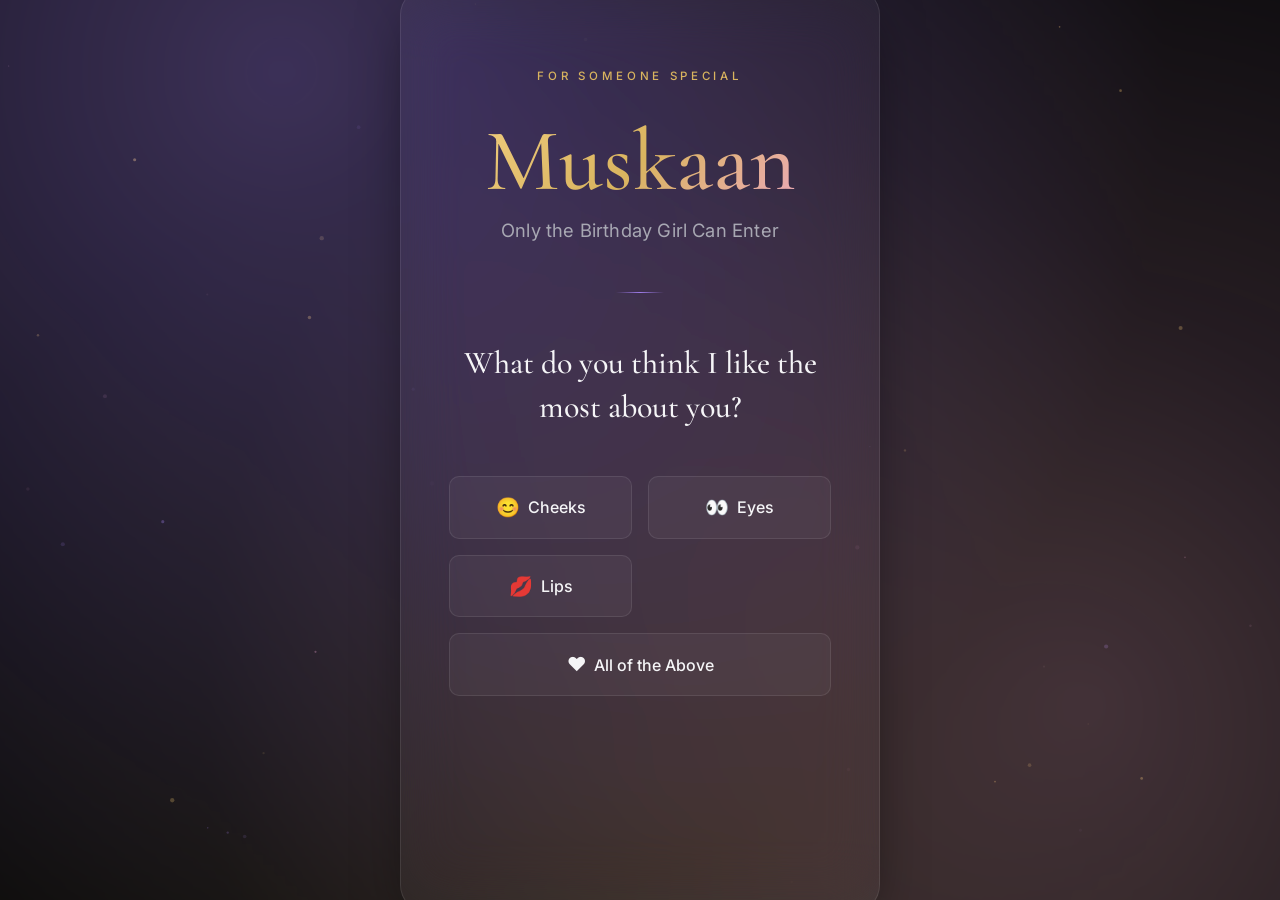
==== commit 56e15388: "changes" ====
--- a/muskaan-birthday/muskaan-birthday/index.html
+++ b/muskaan-birthday/muskaan-birthday/index.html
@@ -784,30 +784,30 @@
 
             <div class="p9-bars">
                 <div class="p9-bar-row">
-                    <span class="p9-bar-label">Chocolate</span>
+                    <span class="p9-bar-label">MOM</span>
                     <div class="p9-bar-track">
-                        <div class="p9-bar-fill" data-value="72"></div>
+                        <div class="p9-bar-fill" data-value="96"></div>
                     </div>
                     <span class="p9-bar-pct">0%</span>
                 </div>
                 <div class="p9-bar-row">
-                    <span class="p9-bar-label">Pizza</span>
+                    <span class="p9-bar-label">DAD</span>
                     <div class="p9-bar-track">
-                        <div class="p9-bar-fill" data-value="68"></div>
+                        <div class="p9-bar-fill" data-value="96"></div>
                     </div>
                     <span class="p9-bar-pct">0%</span>
                 </div>
                 <div class="p9-bar-row">
-                    <span class="p9-bar-label">Sleep</span>
+                    <span class="p9-bar-label">BROTHER</span>
                     <div class="p9-bar-track">
-                        <div class="p9-bar-fill" data-value="80"></div>
+                        <div class="p9-bar-fill" data-value="96"></div>
                     </div>
                     <span class="p9-bar-pct">0%</span>
                 </div>
                 <div class="p9-bar-row">
                     <span class="p9-bar-label">Everything Else</span>
                     <div class="p9-bar-track">
-                        <div class="p9-bar-fill" data-value="90"></div>
+                        <div class="p9-bar-fill" data-value="50"></div>
                     </div>
                     <span class="p9-bar-pct">0%</span>
                 </div>
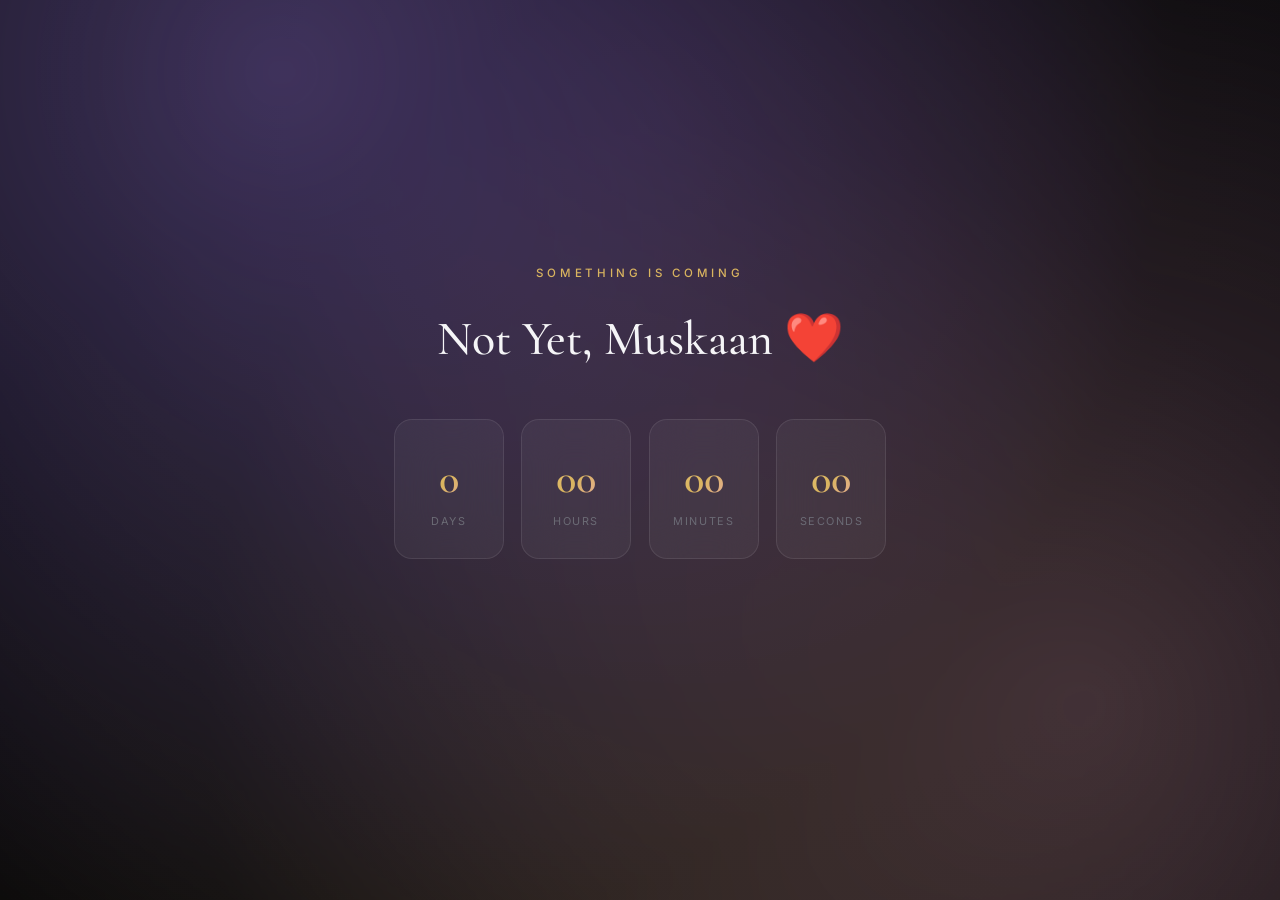
==== commit b08a182e: "changes" ====
--- a/muskaan-birthday/muskaan-birthday/index.html
+++ b/muskaan-birthday/muskaan-birthday/index.html
@@ -65,7 +65,7 @@
 
             <p class="gate-message" id="gate-message"></p>
 
-            <button class="gate-skip" id="gate-skip-btn" type="button">Skip For Now</button>
+            <!-- <button class="gate-skip" id="gate-skip-btn" type="button">Skip For Now</button> -->
         </div>
     </section>
 
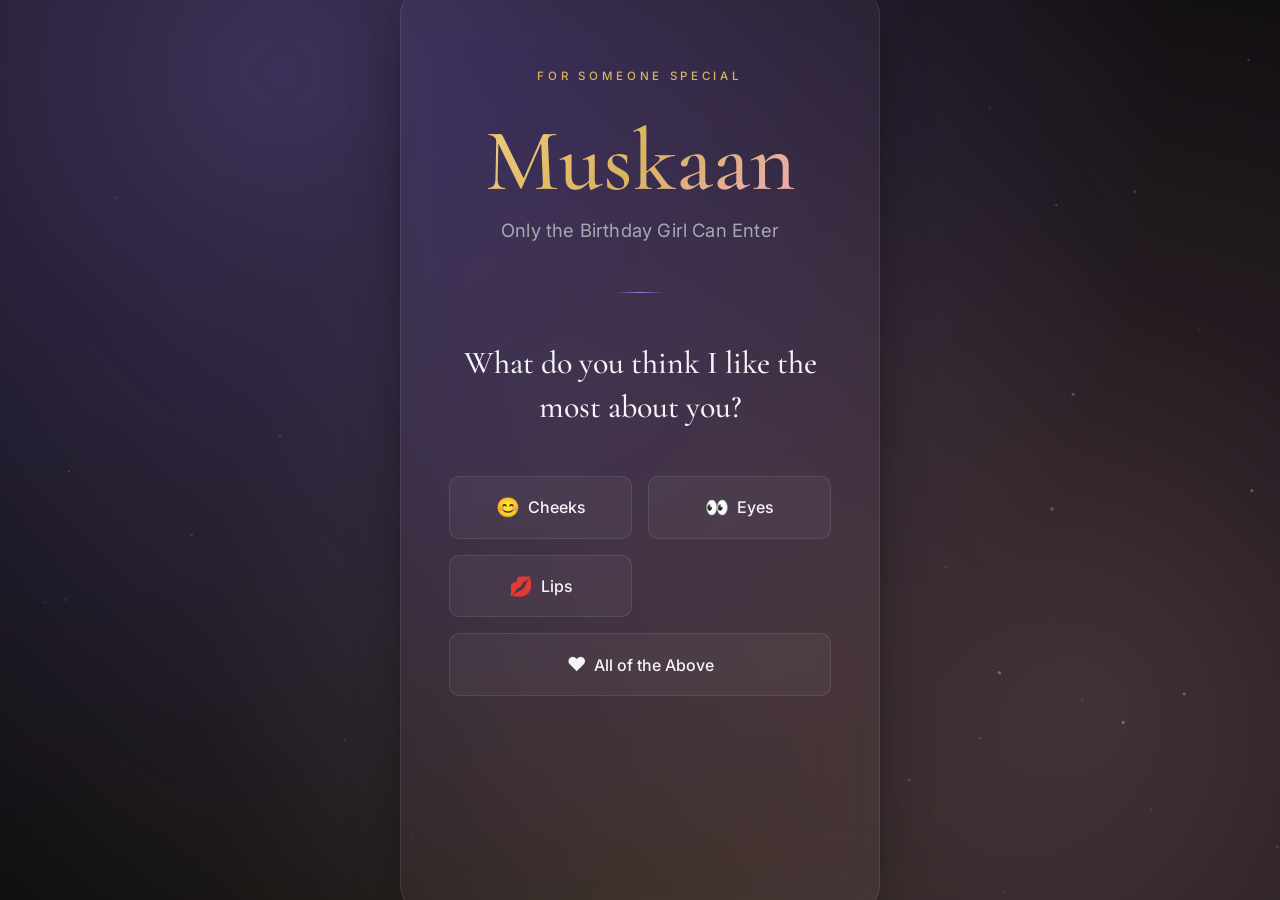
==== commit 40224adc: "chnages" ====
--- a/muskaan-birthday/muskaan-birthday/index.html
+++ b/muskaan-birthday/muskaan-birthday/index.html
@@ -65,7 +65,7 @@
 
             <p class="gate-message" id="gate-message"></p>
 
-            <!-- <button class="gate-skip" id="gate-skip-btn" type="button">Skip For Now</button> -->
+            <button class="gate-skip" id="gate-skip-btn" type="button">Skip For Now</button>
         </div>
     </section>
 
